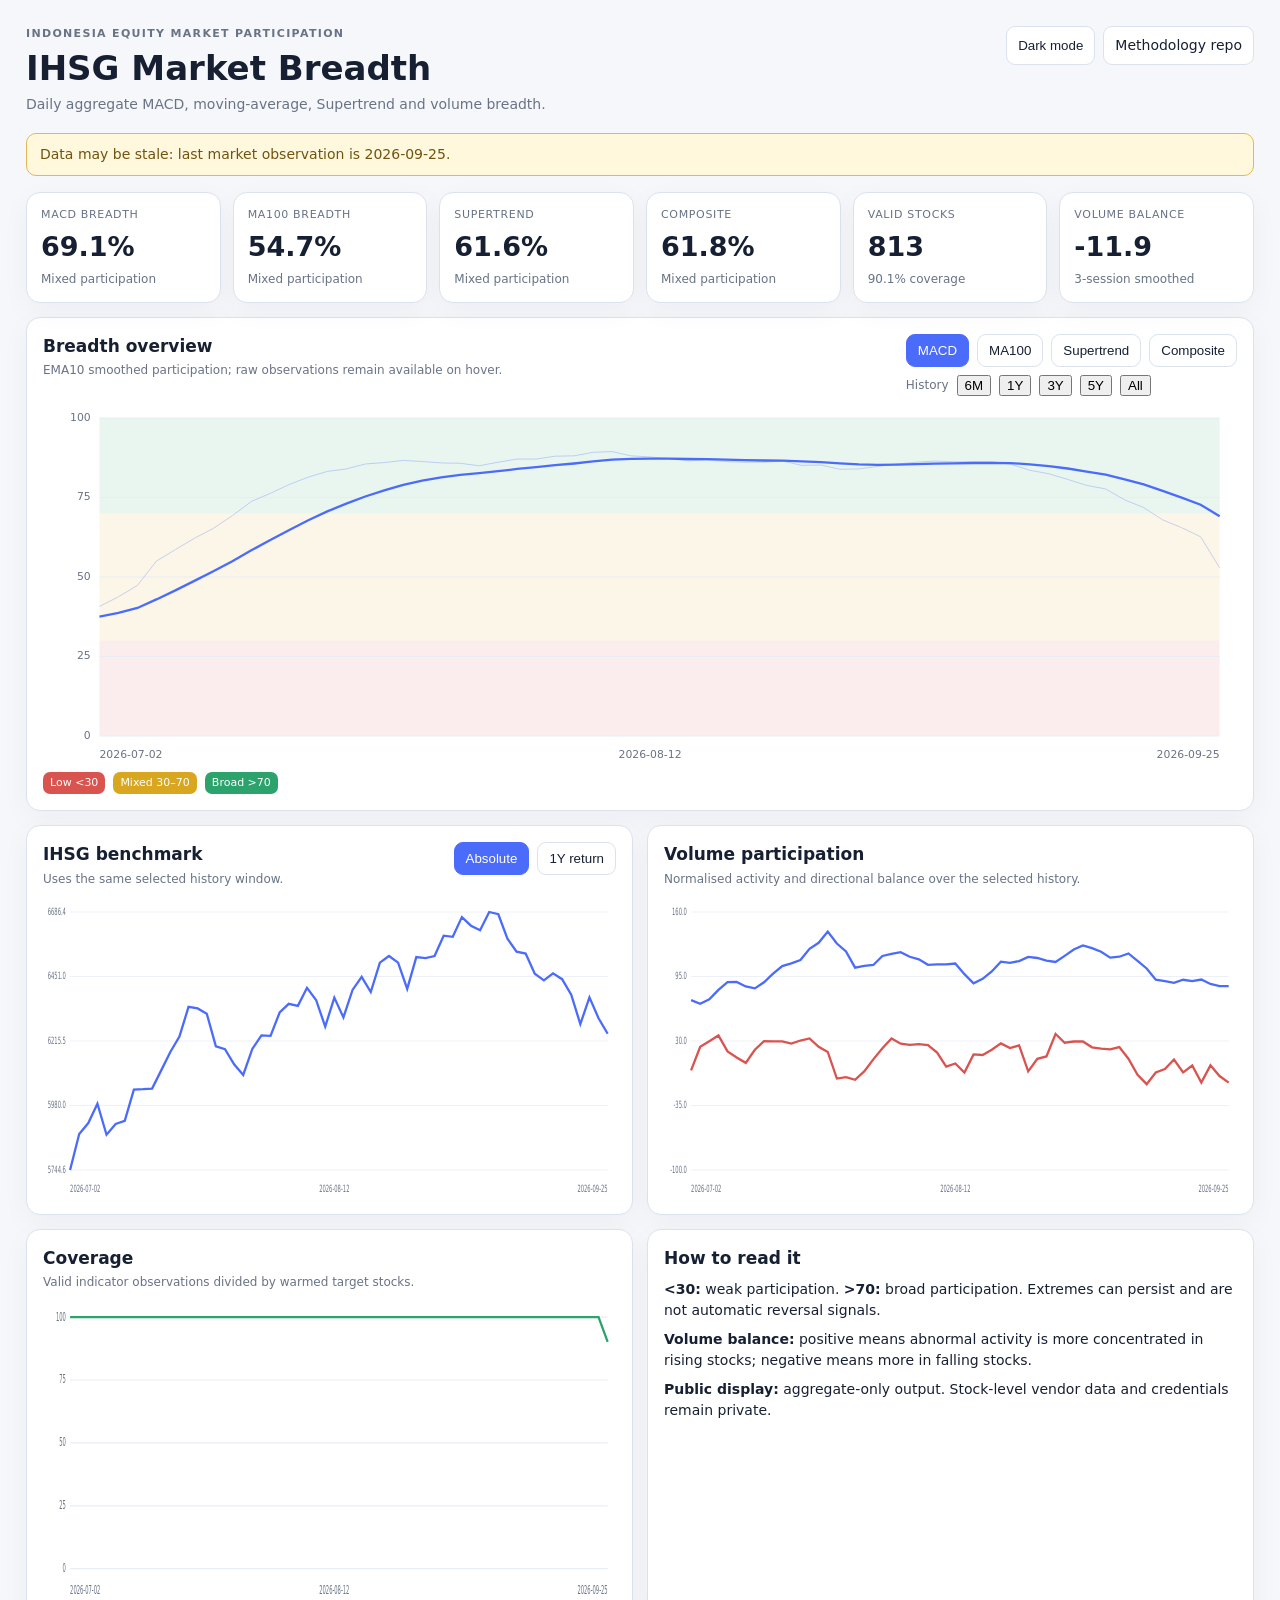
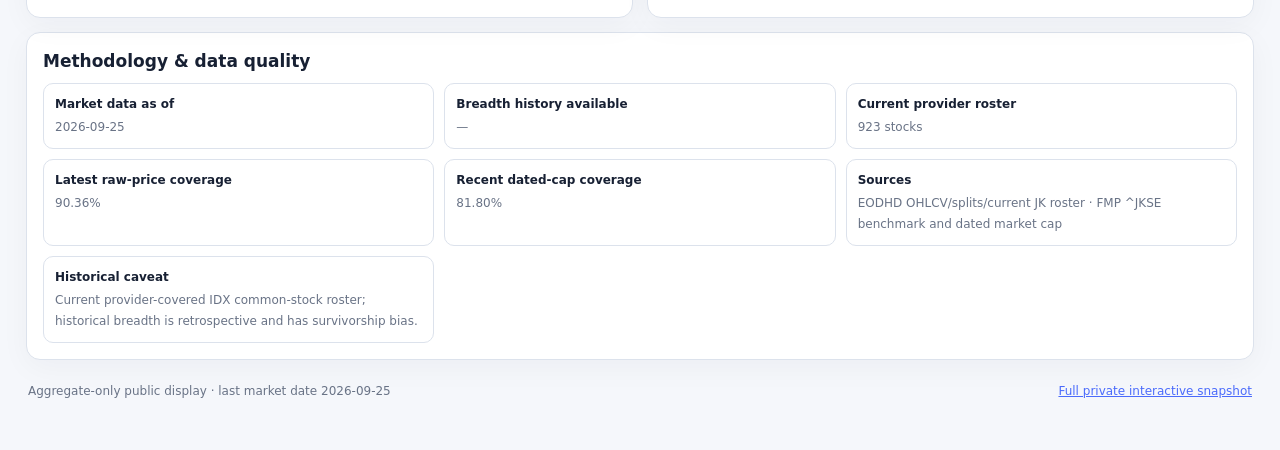
==== ihsg-market-breadth/index.html @ 7c292b59 "Add selectable long-history ranges to IHSG dashboard" ====
<!doctype html>
<html lang="en">
<head>
<meta charset="utf-8">
<meta name="viewport" content="width=device-width,initial-scale=1">
<meta name="description" content="IHSG Market Breadth daily aggregate dashboard">
<title>IHSG Market Breadth</title>
<link rel="stylesheet" href="styles.css">
</head>
<body>
<div class="shell">
<header class="hero">
<div><div class="eyebrow">Indonesia Equity Market Participation</div><h1>IHSG Market Breadth</h1><p class="subtitle">Daily aggregate MACD, moving-average, Supertrend and volume breadth.</p></div>
<div class="top-actions"><button id="themeBtn" class="btn">Dark mode</button><a class="btn" href="https://github.com/Setyadi-House/ihsg-market-breadth" target="_blank" rel="noopener">Methodology repo</a></div>
</header>
<div id="staleBanner" class="banner"></div>
<section class="kpis">
<div class="kpi"><div class="label">MACD breadth</div><div class="value" id="kMacd">—</div><div class="sub" id="kMacdSub">—</div></div>
<div class="kpi"><div class="label">MA100 breadth</div><div class="value" id="kMa">—</div><div class="sub" id="kMaSub">—</div></div>
<div class="kpi"><div class="label">Supertrend</div><div class="value" id="kSt">—</div><div class="sub" id="kStSub">—</div></div>
<div class="kpi"><div class="label">Composite</div><div class="value" id="kComp">—</div><div class="sub" id="kCompSub">—</div></div>
<div class="kpi"><div class="label">Valid stocks</div><div class="value" id="kValid">—</div><div class="sub" id="kCoverage">—</div></div>
<div class="kpi"><div class="label">Volume balance</div><div class="value" id="kVolBal">—</div><div class="sub">3-session smoothed</div></div>
</section>

<section class="card">
<div class="card-head">
<div><h2>Breadth overview</h2><p>EMA10 smoothed participation; raw observations remain available on hover.</p></div>
<div>
<div class="controls"><button class="metric active" data-metric="macd">MACD</button><button class="metric" data-metric="ma">MA100</button><button class="metric" data-metric="st">Supertrend</button><button class="metric" data-metric="composite">Composite</button></div>
<div class="controls" style="margin-top:8px"><span style="color:var(--muted);font-size:12px;align-self:center">History</span><button class="range" data-range="6M">6M</button><button class="range active" data-range="1Y">1Y</button><button class="range" data-range="3Y">3Y</button><button class="range" data-range="5Y">5Y</button><button class="range" data-range="ALL">All</button></div>
</div>
</div>
<div class="chart-wrap"><svg id="breadthChart" class="chart" viewBox="0 0 1100 360" preserveAspectRatio="none"></svg><div id="breadthTip" class="tooltip"></div></div>
<div class="regime-key"><span class="low">Low &lt;30</span><span class="mid">Mixed 30–70</span><span class="high">Broad &gt;70</span></div>
</section>

<section class="grid2">
<section class="card"><div class="card-head"><div><h2>IHSG benchmark</h2><p>Uses the same selected history window.</p></div><div class="controls"><button id="absBtn" class="btn active">Absolute</button><button id="retBtn" class="btn">1Y return</button></div></div><div class="chart-wrap small"><svg id="ihsgChart" class="chart" viewBox="0 0 1100 300" preserveAspectRatio="none"></svg><div id="ihsgTip" class="tooltip"></div></div></section>
<section class="card"><div class="card-head"><div><h2>Volume participation</h2><p>Normalised activity and directional balance over the selected history.</p></div></div><div class="chart-wrap small"><svg id="volumeChart" class="chart" viewBox="0 0 1100 300" preserveAspectRatio="none"></svg><div id="volumeTip" class="tooltip"></div></div></section>
</section>

<section class="grid2">
<section class="card"><div class="card-head"><div><h2>Coverage</h2><p>Valid indicator observations divided by warmed target stocks.</p></div></div><div class="chart-wrap small"><svg id="coverageChart" class="chart" viewBox="0 0 1100 260" preserveAspectRatio="none"></svg><div id="coverageTip" class="tooltip"></div></div></section>
<section class="card"><div class="card-head"><div><h2>How to read it</h2></div></div><div class="notes"><p><strong>&lt;30:</strong> weak participation. <strong>&gt;70:</strong> broad participation. Extremes can persist and are not automatic reversal signals.</p><p><strong>Volume balance:</strong> positive means abnormal activity is more concentrated in rising stocks; negative means more in falling stocks.</p><p><strong>Public display:</strong> aggregate-only output. Stock-level vendor data and credentials remain private.</p></div></section>
</section>

<section class="card"><div class="card-head"><div><h2>Methodology & data quality</h2></div></div><div class="facts">
<div class="fact"><b>Market data as of</b><span id="fDate">—</span></div>
<div class="fact"><b>Breadth history available</b><span id="fHistory">—</span></div>
<div class="fact"><b>Current provider roster</b><span id="fRoster">—</span></div>
<div class="fact"><b>Latest raw-price coverage</b><span id="fPrice">—</span></div>
<div class="fact"><b>Recent dated-cap coverage</b><span id="fCap">—</span></div>
<div class="fact"><b>Sources</b><span id="fSources">—</span></div>
<div class="fact"><b>Historical caveat</b><span id="fMethod">—</span></div>
</div></section>
<footer><span id="footerText"></span><a href="https://github.com/Setyadi-House/ihsg-market-breadth/releases/latest" target="_blank" rel="noopener">Full private interactive snapshot</a></footer>
</div>
<script src="data.js"></script>
<script src="app.js"></script>
</body>
</html>
---- ihsg-market-breadth/styles.css ----
:root{--bg:#f5f7fb;--panel:#fff;--text:#172033;--muted:#697386;--line:#dce2ec;--low:#d9534f;--mid:#d9a620;--high:#2ca36c;--accent:#4b6bfb;--grid:#e8edf5}body.dark{--bg:#0e1421;--panel:#151e2e;--text:#e8eefb;--muted:#9ca9bf;--line:#2b3850;--grid:#263249}*{box-sizing:border-box}body{margin:0;background:var(--bg);color:var(--text);font:14px/1.5 Inter,ui-sans-serif,system-ui,-apple-system,BlinkMacSystemFont,"Segoe UI",sans-serif}.shell{max-width:1440px;margin:auto;padding:26px}.hero{display:flex;justify-content:space-between;gap:24px;align-items:flex-start;margin-bottom:18px}.eyebrow{text-transform:uppercase;letter-spacing:.12em;font-size:11px;color:var(--muted);font-weight:700}h1{font-size:34px;line-height:1.1;margin:7px 0}.subtitle{color:var(--muted);margin:0}.top-actions,.controls{display:flex;gap:8px;flex-wrap:wrap}.btn,.metric{border:1px solid var(--line);background:var(--panel);color:var(--text);border-radius:9px;padding:8px 11px;text-decoration:none;cursor:pointer}.btn.active,.metric.active{background:var(--accent);color:#fff;border-color:var(--accent)}.banner{display:none;padding:10px 13px;border:1px solid #e5b84f;background:#fff8dd;color:#705410;border-radius:10px;margin-bottom:16px}.banner.show{display:block}.kpis{display:grid;grid-template-columns:repeat(6,minmax(0,1fr));gap:12px;margin-bottom:14px}.kpi,.card{background:var(--panel);border:1px solid var(--line);border-radius:14px;box-shadow:0 8px 30px rgba(20,30,50,.04)}.kpi{padding:14px}.kpi .label{font-size:11px;color:var(--muted);text-transform:uppercase;letter-spacing:.06em}.kpi .value{font-size:27px;font-weight:750;margin-top:4px}.kpi .sub{font-size:12px;color:var(--muted);margin-top:2px}.card{padding:16px;margin-bottom:14px}.card-head{display:flex;justify-content:space-between;gap:12px;align-items:flex-start;margin-bottom:8px}.card h2{font-size:17px;margin:0}.card-head p{margin:2px 0;color:var(--muted);font-size:12px}.grid2{display:grid;grid-template-columns:1fr 1fr;gap:14px}.chart-wrap{height:360px;position:relative}.chart-wrap.small{height:300px}.chart{width:100%;height:100%;overflow:visible}.axis{font-size:10px;fill:var(--muted)}.gridline{stroke:var(--grid);stroke-width:1}.line{fill:none;stroke-width:2.3;vector-effect:non-scaling-stroke}.raw{stroke-width:1;opacity:.28}.tooltip{position:absolute;pointer-events:none;display:none;background:#101622;color:#fff;padding:8px 10px;border-radius:8px;font-size:12px;box-shadow:0 8px 26px #0004;z-index:5}.regime-key{display:flex;gap:8px;margin-top:8px;font-size:11px}.regime-key span{padding:3px 7px;border-radius:7px;color:#fff}.regime-key .low{background:var(--low)}.regime-key .mid{background:var(--mid)}.regime-key .high{background:var(--high)}.notes p{margin:8px 0}.facts{display:grid;grid-template-columns:repeat(3,1fr);gap:10px}.fact{border:1px solid var(--line);border-radius:10px;padding:11px}.fact b{display:block;font-size:12px;margin-bottom:3px}.fact span{color:var(--muted);font-size:12px}footer{display:flex;justify-content:space-between;gap:15px;color:var(--muted);font-size:12px;padding:8px 2px 24px}footer a{color:var(--accent)}@media(max-width:900px){.shell{padding:14px}.hero{display:block}.top-actions{margin-top:12px}.kpis{grid-template-columns:repeat(2,1fr)}.grid2{grid-template-columns:1fr}.facts{grid-template-columns:1fr}.chart-wrap{height:310px}.card-head{display:block}.controls{margin-top:8px}}
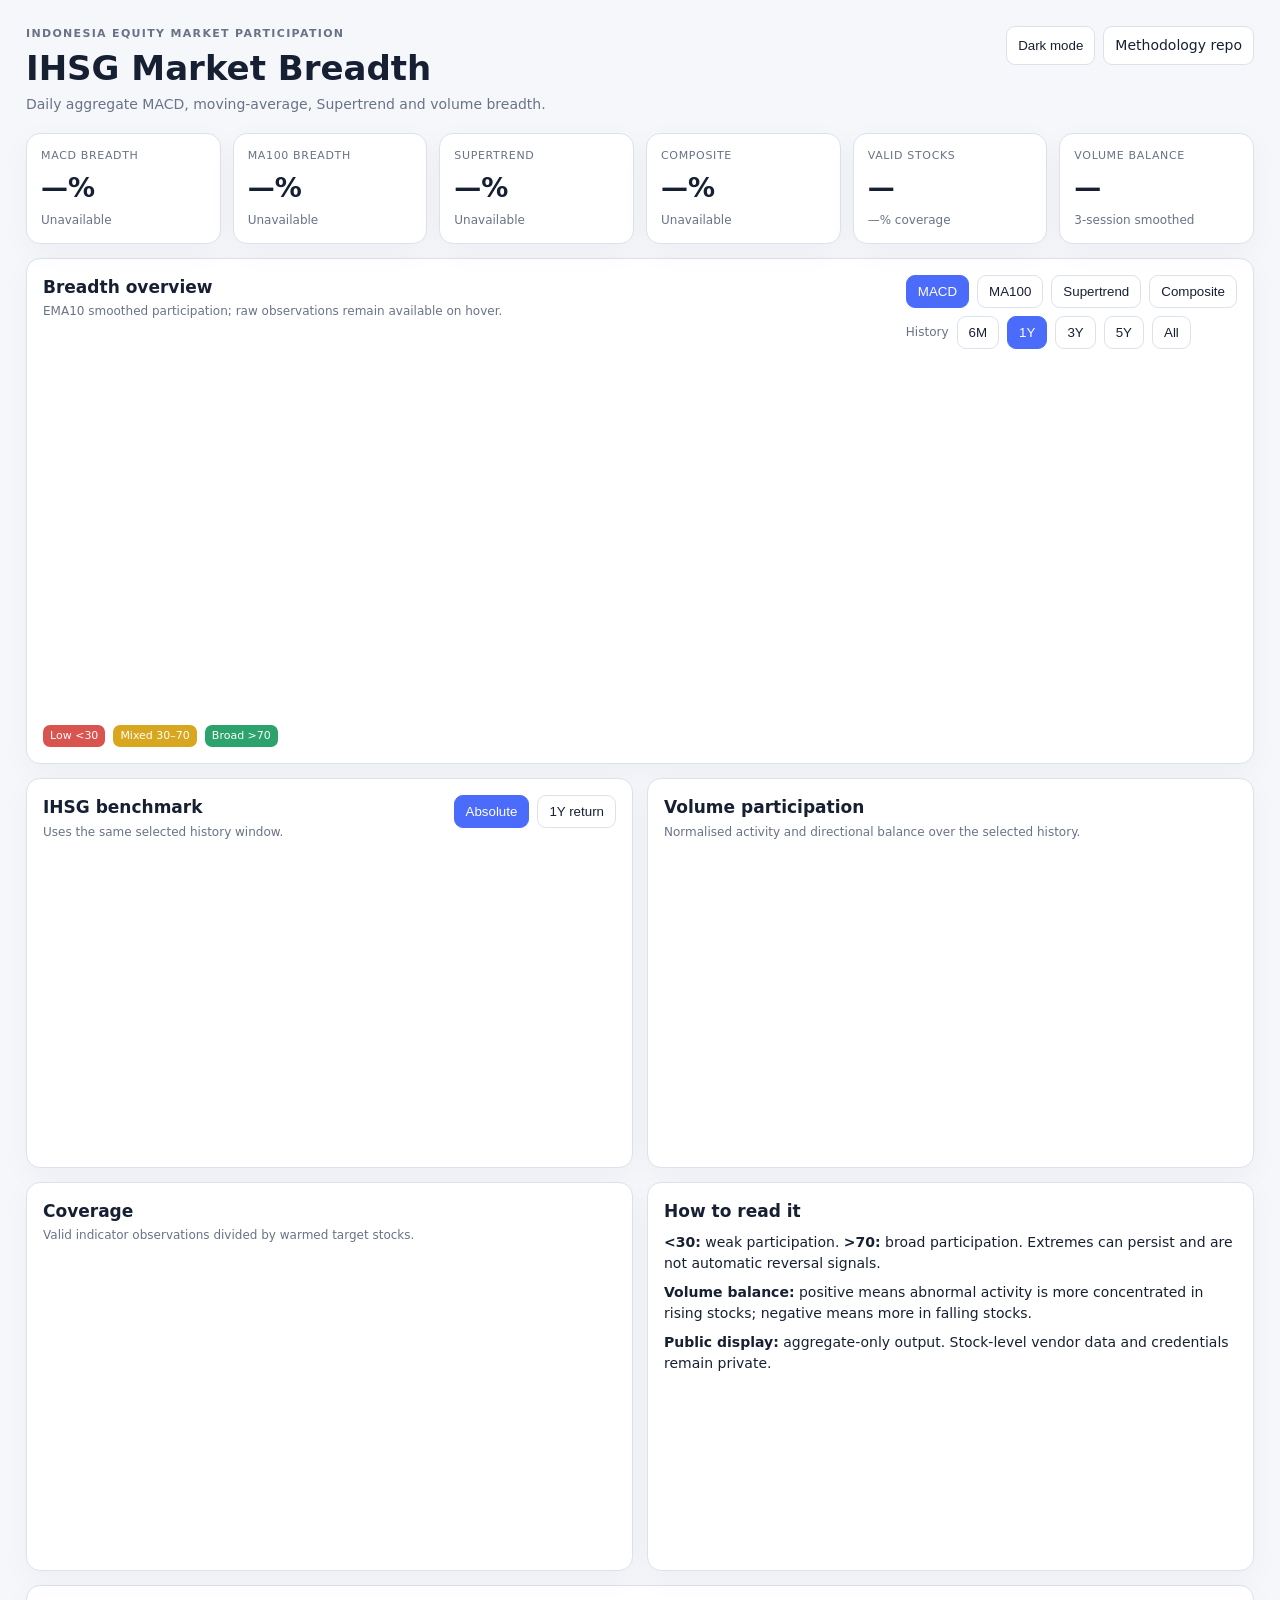
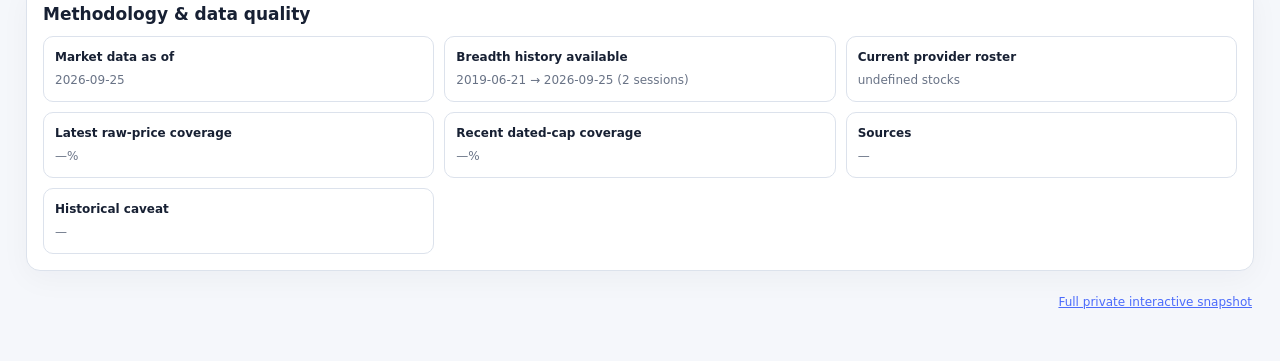
==== commit 885492e1: "Load long-history IHSG aggregate chunks" ====
--- a/ihsg-market-breadth/index.html
+++ b/ihsg-market-breadth/index.html
@@ -56,6 +56,10 @@
 </div></section>
 <footer><span id="footerText"></span><a href="https://github.com/Setyadi-House/ihsg-market-breadth/releases/latest" target="_blank" rel="noopener">Full private interactive snapshot</a></footer>
 </div>
+<script src="data-2019.js"></script>
+<script src="data-2020.js"></script>
+<script src="data-2021.js"></script>
+<script src="data-2022.js"></script>
 <script src="data.js"></script>
 <script src="app.js"></script>
 </body>
--- a/ihsg-market-breadth/styles.css
+++ b/ihsg-market-breadth/styles.css
@@ -1 +1 @@
-:root{--bg:#f5f7fb;--panel:#fff;--text:#172033;--muted:#697386;--line:#dce2ec;--low:#d9534f;--mid:#d9a620;--high:#2ca36c;--accent:#4b6bfb;--grid:#e8edf5}body.dark{--bg:#0e1421;--panel:#151e2e;--text:#e8eefb;--muted:#9ca9bf;--line:#2b3850;--grid:#263249}*{box-sizing:border-box}body{margin:0;background:var(--bg);color:var(--text);font:14px/1.5 Inter,ui-sans-serif,system-ui,-apple-system,BlinkMacSystemFont,"Segoe UI",sans-serif}.shell{max-width:1440px;margin:auto;padding:26px}.hero{display:flex;justify-content:space-between;gap:24px;align-items:flex-start;margin-bottom:18px}.eyebrow{text-transform:uppercase;letter-spacing:.12em;font-size:11px;color:var(--muted);font-weight:700}h1{font-size:34px;line-height:1.1;margin:7px 0}.subtitle{color:var(--muted);margin:0}.top-actions,.controls{display:flex;gap:8px;flex-wrap:wrap}.btn,.metric{border:1px solid var(--line);background:var(--panel);color:var(--text);border-radius:9px;padding:8px 11px;text-decoration:none;cursor:pointer}.btn.active,.metric.active{background:var(--accent);color:#fff;border-color:var(--accent)}.banner{display:none;padding:10px 13px;border:1px solid #e5b84f;background:#fff8dd;color:#705410;border-radius:10px;margin-bottom:16px}.banner.show{display:block}.kpis{display:grid;grid-template-columns:repeat(6,minmax(0,1fr));gap:12px;margin-bottom:14px}.kpi,.card{background:var(--panel);border:1px solid var(--line);border-radius:14px;box-shadow:0 8px 30px rgba(20,30,50,.04)}.kpi{padding:14px}.kpi .label{font-size:11px;color:var(--muted);text-transform:uppercase;letter-spacing:.06em}.kpi .value{font-size:27px;font-weight:750;margin-top:4px}.kpi .sub{font-size:12px;color:var(--muted);margin-top:2px}.card{padding:16px;margin-bottom:14px}.card-head{display:flex;justify-content:space-between;gap:12px;align-items:flex-start;margin-bottom:8px}.card h2{font-size:17px;margin:0}.card-head p{margin:2px 0;color:var(--muted);font-size:12px}.grid2{display:grid;grid-template-columns:1fr 1fr;gap:14px}.chart-wrap{height:360px;position:relative}.chart-wrap.small{height:300px}.chart{width:100%;height:100%;overflow:visible}.axis{font-size:10px;fill:var(--muted)}.gridline{stroke:var(--grid);stroke-width:1}.line{fill:none;stroke-width:2.3;vector-effect:non-scaling-stroke}.raw{stroke-width:1;opacity:.28}.tooltip{position:absolute;pointer-events:none;display:none;background:#101622;color:#fff;padding:8px 10px;border-radius:8px;font-size:12px;box-shadow:0 8px 26px #0004;z-index:5}.regime-key{display:flex;gap:8px;margin-top:8px;font-size:11px}.regime-key span{padding:3px 7px;border-radius:7px;color:#fff}.regime-key .low{background:var(--low)}.regime-key .mid{background:var(--mid)}.regime-key .high{background:var(--high)}.notes p{margin:8px 0}.facts{display:grid;grid-template-columns:repeat(3,1fr);gap:10px}.fact{border:1px solid var(--line);border-radius:10px;padding:11px}.fact b{display:block;font-size:12px;margin-bottom:3px}.fact span{color:var(--muted);font-size:12px}footer{display:flex;justify-content:space-between;gap:15px;color:var(--muted);font-size:12px;padding:8px 2px 24px}footer a{color:var(--accent)}@media(max-width:900px){.shell{padding:14px}.hero{display:block}.top-actions{margin-top:12px}.kpis{grid-template-columns:repeat(2,1fr)}.grid2{grid-template-columns:1fr}.facts{grid-template-columns:1fr}.chart-wrap{height:310px}.card-head{display:block}.controls{margin-top:8px}}+:root{--bg:#f5f7fb;--panel:#fff;--text:#172033;--muted:#697386;--line:#dce2ec;--low:#d9534f;--mid:#d9a620;--high:#2ca36c;--accent:#4b6bfb;--grid:#e8edf5}body.dark{--bg:#0e1421;--panel:#151e2e;--text:#e8eefb;--muted:#9ca9bf;--line:#2b3850;--grid:#263249}*{box-sizing:border-box}body{margin:0;background:var(--bg);color:var(--text);font:14px/1.5 Inter,ui-sans-serif,system-ui,-apple-system,BlinkMacSystemFont,"Segoe UI",sans-serif}.shell{max-width:1440px;margin:auto;padding:26px}.hero{display:flex;justify-content:space-between;gap:24px;align-items:flex-start;margin-bottom:18px}.eyebrow{text-transform:uppercase;letter-spacing:.12em;font-size:11px;color:var(--muted);font-weight:700}h1{font-size:34px;line-height:1.1;margin:7px 0}.subtitle{color:var(--muted);margin:0}.top-actions,.controls{display:flex;gap:8px;flex-wrap:wrap}.btn,.metric,.range{border:1px solid var(--line);background:var(--panel);color:var(--text);border-radius:9px;padding:8px 11px;text-decoration:none;cursor:pointer}.btn.active,.metric.active,.range.active{background:var(--accent);color:#fff;border-color:var(--accent)}.banner{display:none;padding:10px 13px;border:1px solid #e5b84f;background:#fff8dd;color:#705410;border-radius:10px;margin-bottom:16px}.banner.show{display:block}.kpis{display:grid;grid-template-columns:repeat(6,minmax(0,1fr));gap:12px;margin-bottom:14px}.kpi,.card{background:var(--panel);border:1px solid var(--line);border-radius:14px;box-shadow:0 8px 30px rgba(20,30,50,.04)}.kpi{padding:14px}.kpi .label{font-size:11px;color:var(--muted);text-transform:uppercase;letter-spacing:.06em}.kpi .value{font-size:27px;font-weight:750;margin-top:4px}.kpi .sub{font-size:12px;color:var(--muted);margin-top:2px}.card{padding:16px;margin-bottom:14px}.card-head{display:flex;justify-content:space-between;gap:12px;align-items:flex-start;margin-bottom:8px}.card h2{font-size:17px;margin:0}.card-head p{margin:2px 0;color:var(--muted);font-size:12px}.grid2{display:grid;grid-template-columns:1fr 1fr;gap:14px}.chart-wrap{height:360px;position:relative}.chart-wrap.small{height:300px}.chart{width:100%;height:100%;overflow:visible}.axis{font-size:10px;fill:var(--muted)}.gridline{stroke:var(--grid);stroke-width:1}.line{fill:none;stroke-width:2.3;vector-effect:non-scaling-stroke}.raw{stroke-width:1;opacity:.28}.tooltip{position:absolute;pointer-events:none;display:none;background:#101622;color:#fff;padding:8px 10px;border-radius:8px;font-size:12px;box-shadow:0 8px 26px #0004;z-index:5}.regime-key{display:flex;gap:8px;margin-top:8px;font-size:11px}.regime-key span{padding:3px 7px;border-radius:7px;color:#fff}.regime-key .low{background:var(--low)}.regime-key .mid{background:var(--mid)}.regime-key .high{background:var(--high)}.notes p{margin:8px 0}.facts{display:grid;grid-template-columns:repeat(3,1fr);gap:10px}.fact{border:1px solid var(--line);border-radius:10px;padding:11px}.fact b{display:block;font-size:12px;margin-bottom:3px}.fact span{color:var(--muted);font-size:12px}footer{display:flex;justify-content:space-between;gap:15px;color:var(--muted);font-size:12px;padding:8px 2px 24px}footer a{color:var(--accent)}@media(max-width:900px){.shell{padding:14px}.hero{display:block}.top-actions{margin-top:12px}.kpis{grid-template-columns:repeat(2,1fr)}.grid2{grid-template-columns:1fr}.facts{grid-template-columns:1fr}.chart-wrap{height:310px}.card-head{display:block}.controls{margin-top:8px}}
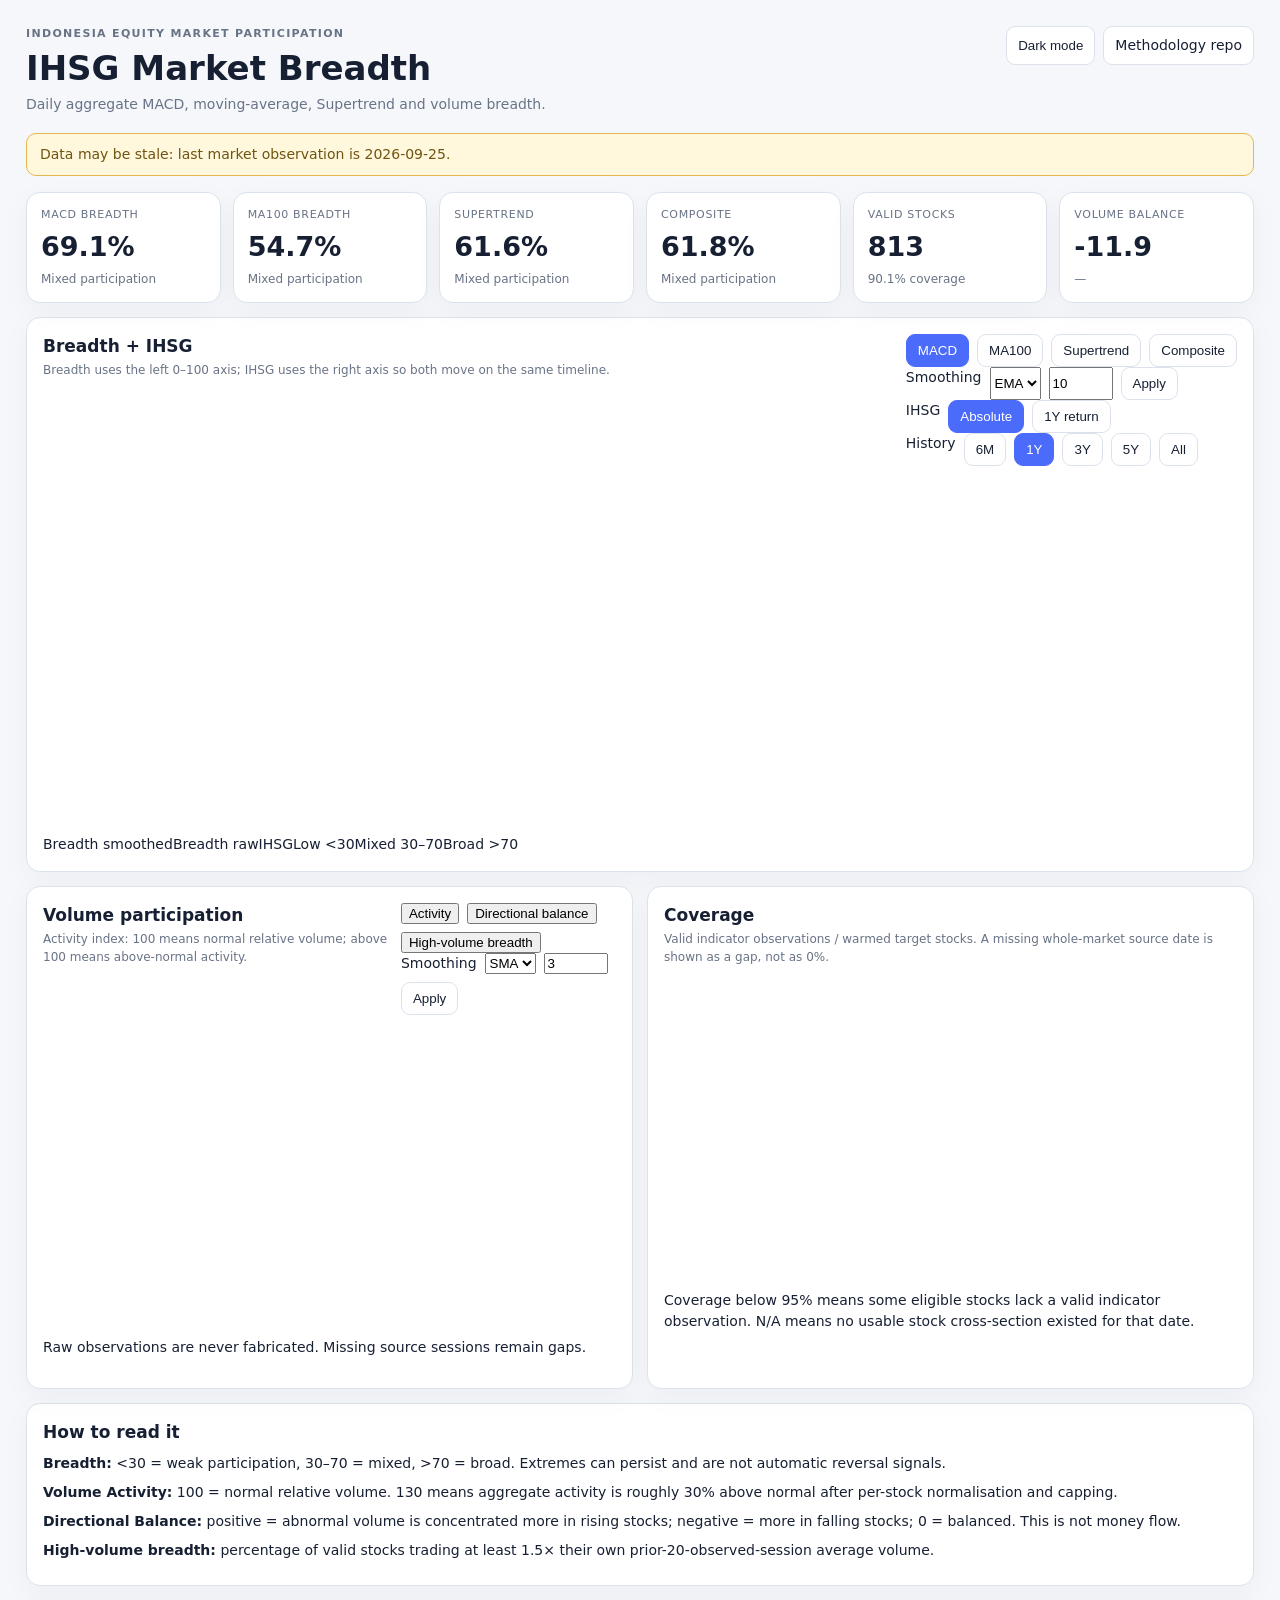
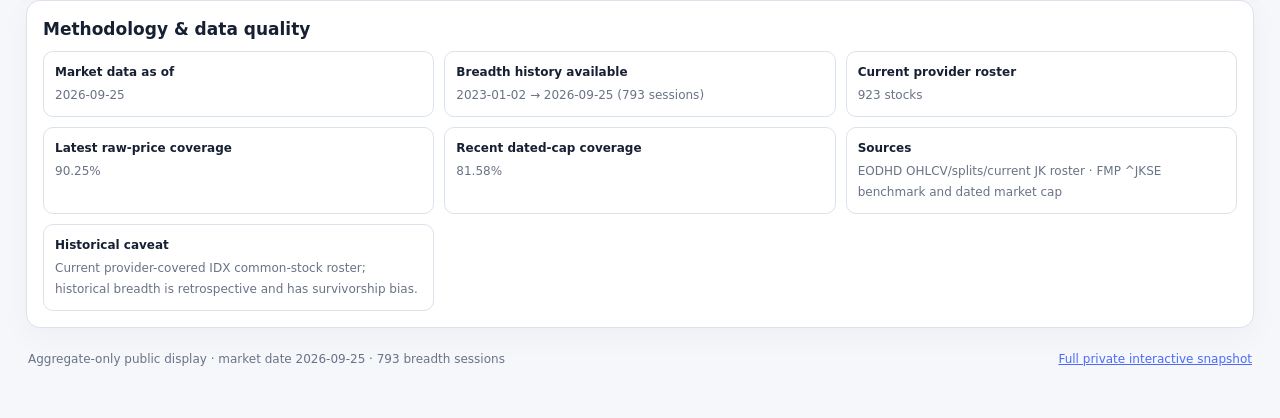
==== commit 3f8259ae: "Combine breadth with IHSG and add smoothing controls" ====
--- a/ihsg-market-breadth/index.html
+++ b/ihsg-market-breadth/index.html
@@ -13,37 +13,58 @@
 <div><div class="eyebrow">Indonesia Equity Market Participation</div><h1>IHSG Market Breadth</h1><p class="subtitle">Daily aggregate MACD, moving-average, Supertrend and volume breadth.</p></div>
 <div class="top-actions"><button id="themeBtn" class="btn">Dark mode</button><a class="btn" href="https://github.com/Setyadi-House/ihsg-market-breadth" target="_blank" rel="noopener">Methodology repo</a></div>
 </header>
+
 <div id="staleBanner" class="banner"></div>
+
 <section class="kpis">
 <div class="kpi"><div class="label">MACD breadth</div><div class="value" id="kMacd">—</div><div class="sub" id="kMacdSub">—</div></div>
 <div class="kpi"><div class="label">MA100 breadth</div><div class="value" id="kMa">—</div><div class="sub" id="kMaSub">—</div></div>
 <div class="kpi"><div class="label">Supertrend</div><div class="value" id="kSt">—</div><div class="sub" id="kStSub">—</div></div>
 <div class="kpi"><div class="label">Composite</div><div class="value" id="kComp">—</div><div class="sub" id="kCompSub">—</div></div>
 <div class="kpi"><div class="label">Valid stocks</div><div class="value" id="kValid">—</div><div class="sub" id="kCoverage">—</div></div>
-<div class="kpi"><div class="label">Volume balance</div><div class="value" id="kVolBal">—</div><div class="sub">3-session smoothed</div></div>
+<div class="kpi"><div class="label">Volume balance</div><div class="value" id="kVolBal">—</div><div class="sub" id="kVolSub">—</div></div>
 </section>
 
 <section class="card">
 <div class="card-head">
-<div><h2>Breadth overview</h2><p>EMA10 smoothed participation; raw observations remain available on hover.</p></div>
-<div>
-<div class="controls"><button class="metric active" data-metric="macd">MACD</button><button class="metric" data-metric="ma">MA100</button><button class="metric" data-metric="st">Supertrend</button><button class="metric" data-metric="composite">Composite</button></div>
-<div class="controls" style="margin-top:8px"><span style="color:var(--muted);font-size:12px;align-self:center">History</span><button class="range" data-range="6M">6M</button><button class="range active" data-range="1Y">1Y</button><button class="range" data-range="3Y">3Y</button><button class="range" data-range="5Y">5Y</button><button class="range" data-range="ALL">All</button></div>
+  <div><h2>Breadth + IHSG</h2><p>Breadth uses the left 0–100 axis; IHSG uses the right axis so both move on the same timeline.</p></div>
+  <div class="control-stack">
+    <div class="controls"><button class="metric active" data-metric="macd">MACD</button><button class="metric" data-metric="ma">MA100</button><button class="metric" data-metric="st">Supertrend</button><button class="metric" data-metric="composite">Composite</button></div>
+    <div class="controls"><span class="control-label">Smoothing</span><select id="smoothType" class="input"><option value="EMA" selected>EMA</option><option value="SMA">SMA</option></select><input id="smoothN" class="input number" type="number" min="1" max="1260" step="1" value="10"><button id="applySmooth" class="btn">Apply</button></div>
+    <div class="controls"><span class="control-label">IHSG</span><button id="absBtn" class="btn active">Absolute</button><button id="retBtn" class="btn">1Y return</button></div>
+    <div class="controls"><span class="control-label">History</span><button class="range" data-range="6M">6M</button><button class="range active" data-range="1Y">1Y</button><button class="range" data-range="3Y">3Y</button><button class="range" data-range="5Y">5Y</button><button class="range" data-range="ALL">All</button></div>
+  </div>
 </div>
-</div>
-<div class="chart-wrap"><svg id="breadthChart" class="chart" viewBox="0 0 1100 360" preserveAspectRatio="none"></svg><div id="breadthTip" class="tooltip"></div></div>
-<div class="regime-key"><span class="low">Low &lt;30</span><span class="mid">Mixed 30–70</span><span class="high">Broad &gt;70</span></div>
+<div class="chart-wrap tall"><svg id="combinedChart" class="chart" viewBox="0 0 1100 420" preserveAspectRatio="none"></svg><div id="combinedTip" class="tooltip"></div></div>
+<div class="legend-row"><span class="legend-chip breadth-line">Breadth smoothed</span><span class="legend-chip raw-line">Breadth raw</span><span class="legend-chip benchmark-line">IHSG</span><span class="low">Low &lt;30</span><span class="mid">Mixed 30–70</span><span class="high">Broad &gt;70</span></div>
 </section>
 
 <section class="grid2">
-<section class="card"><div class="card-head"><div><h2>IHSG benchmark</h2><p>Uses the same selected history window.</p></div><div class="controls"><button id="absBtn" class="btn active">Absolute</button><button id="retBtn" class="btn">1Y return</button></div></div><div class="chart-wrap small"><svg id="ihsgChart" class="chart" viewBox="0 0 1100 300" preserveAspectRatio="none"></svg><div id="ihsgTip" class="tooltip"></div></div></section>
-<section class="card"><div class="card-head"><div><h2>Volume participation</h2><p>Normalised activity and directional balance over the selected history.</p></div></div><div class="chart-wrap small"><svg id="volumeChart" class="chart" viewBox="0 0 1100 300" preserveAspectRatio="none"></svg><div id="volumeTip" class="tooltip"></div></div></section>
+<section class="card">
+  <div class="card-head">
+    <div><h2>Volume participation</h2><p id="volumeHelp">Activity index: 100 means normal relative volume; above 100 means above-normal activity.</p></div>
+    <div class="control-stack">
+      <div class="controls"><button class="volume-mode active" data-volume="activity">Activity</button><button class="volume-mode" data-volume="balance">Directional balance</button><button class="volume-mode" data-volume="spike">High-volume breadth</button></div>
+      <div class="controls"><span class="control-label">Smoothing</span><select id="volSmoothType" class="input"><option value="SMA" selected>SMA</option><option value="EMA">EMA</option></select><input id="volSmoothN" class="input number" type="number" min="1" max="1260" step="1" value="3"><button id="applyVolSmooth" class="btn">Apply</button></div>
+    </div>
+  </div>
+  <div class="chart-wrap small"><svg id="volumeChart" class="chart" viewBox="0 0 1100 300" preserveAspectRatio="none"></svg><div id="volumeTip" class="tooltip"></div></div>
+  <p class="micro-note" id="volumeNote">Raw observations are never fabricated. Missing source sessions remain gaps.</p>
 </section>
 
-<section class="grid2">
-<section class="card"><div class="card-head"><div><h2>Coverage</h2><p>Valid indicator observations divided by warmed target stocks.</p></div></div><div class="chart-wrap small"><svg id="coverageChart" class="chart" viewBox="0 0 1100 260" preserveAspectRatio="none"></svg><div id="coverageTip" class="tooltip"></div></div></section>
-<section class="card"><div class="card-head"><div><h2>How to read it</h2></div></div><div class="notes"><p><strong>&lt;30:</strong> weak participation. <strong>&gt;70:</strong> broad participation. Extremes can persist and are not automatic reversal signals.</p><p><strong>Volume balance:</strong> positive means abnormal activity is more concentrated in rising stocks; negative means more in falling stocks.</p><p><strong>Public display:</strong> aggregate-only output. Stock-level vendor data and credentials remain private.</p></div></section>
+<section class="card">
+  <div class="card-head"><div><h2>Coverage</h2><p>Valid indicator observations / warmed target stocks. A missing whole-market source date is shown as a gap, not as 0%.</p></div></div>
+  <div class="chart-wrap small"><svg id="coverageChart" class="chart" viewBox="0 0 1100 300" preserveAspectRatio="none"></svg><div id="coverageTip" class="tooltip"></div></div>
+  <p class="micro-note">Coverage below 95% means some eligible stocks lack a valid indicator observation. N/A means no usable stock cross-section existed for that date.</p>
 </section>
+</section>
+
+<section class="card"><div class="card-head"><div><h2>How to read it</h2></div></div><div class="notes">
+<p><strong>Breadth:</strong> &lt;30 = weak participation, 30–70 = mixed, &gt;70 = broad. Extremes can persist and are not automatic reversal signals.</p>
+<p><strong>Volume Activity:</strong> 100 = normal relative volume. 130 means aggregate activity is roughly 30% above normal after per-stock normalisation and capping.</p>
+<p><strong>Directional Balance:</strong> positive = abnormal volume is concentrated more in rising stocks; negative = more in falling stocks; 0 = balanced. This is not money flow.</p>
+<p><strong>High-volume breadth:</strong> percentage of valid stocks trading at least 1.5× their own prior-20-observed-session average volume.</p>
+</div></section>
 
 <section class="card"><div class="card-head"><div><h2>Methodology & data quality</h2></div></div><div class="facts">
 <div class="fact"><b>Market data as of</b><span id="fDate">—</span></div>
@@ -54,12 +75,9 @@
 <div class="fact"><b>Sources</b><span id="fSources">—</span></div>
 <div class="fact"><b>Historical caveat</b><span id="fMethod">—</span></div>
 </div></section>
+
 <footer><span id="footerText"></span><a href="https://github.com/Setyadi-House/ihsg-market-breadth/releases/latest" target="_blank" rel="noopener">Full private interactive snapshot</a></footer>
 </div>
-<script src="data-2019.js"></script>
-<script src="data-2020.js"></script>
-<script src="data-2021.js"></script>
-<script src="data-2022.js"></script>
 <script src="data.js"></script>
 <script src="app.js"></script>
 </body>
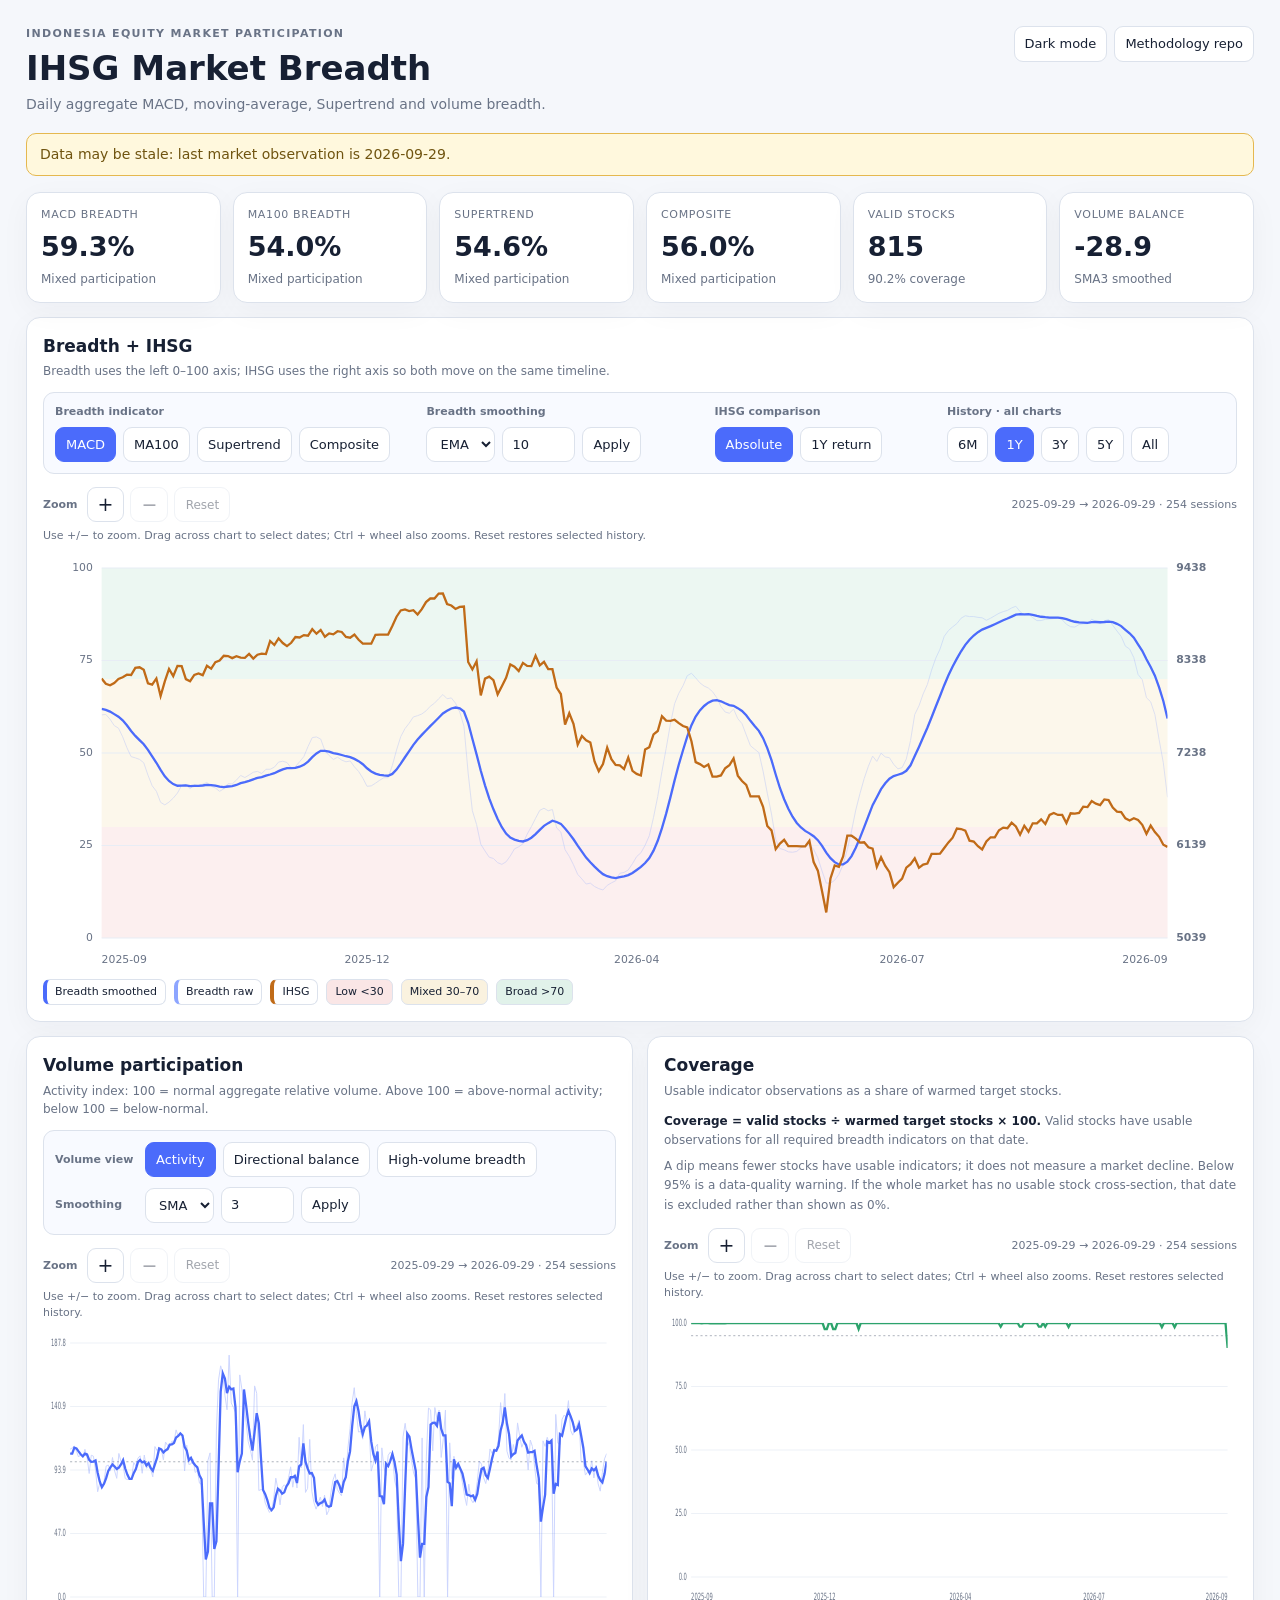
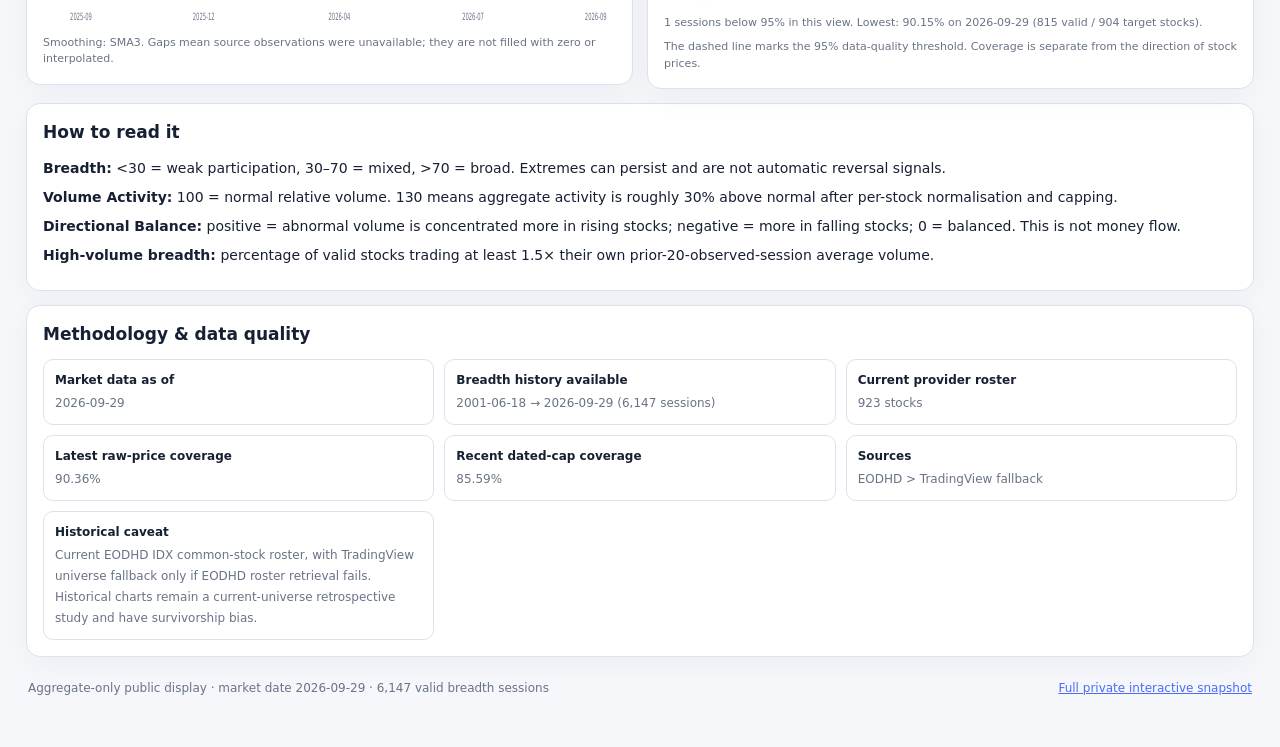
==== commit 6769279b: "Group dashboard controls and add independent chart zoom" ====
--- a/ihsg-market-breadth/index.html
+++ b/ihsg-market-breadth/index.html
@@ -28,12 +28,16 @@
 <section class="card">
 <div class="card-head">
   <div><h2>Breadth + IHSG</h2><p>Breadth uses the left 0–100 axis; IHSG uses the right axis so both move on the same timeline.</p></div>
-  <div class="control-stack">
-    <div class="controls"><button class="metric active" data-metric="macd">MACD</button><button class="metric" data-metric="ma">MA100</button><button class="metric" data-metric="st">Supertrend</button><button class="metric" data-metric="composite">Composite</button></div>
-    <div class="controls"><span class="control-label">Smoothing</span><select id="smoothType" class="input"><option value="EMA" selected>EMA</option><option value="SMA">SMA</option></select><input id="smoothN" class="input number" type="number" min="1" max="1260" step="1" value="10"><button id="applySmooth" class="btn">Apply</button></div>
-    <div class="controls"><span class="control-label">IHSG</span><button id="absBtn" class="btn active">Absolute</button><button id="retBtn" class="btn">1Y return</button></div>
-    <div class="controls"><span class="control-label">History</span><button class="range" data-range="6M">6M</button><button class="range active" data-range="1Y">1Y</button><button class="range" data-range="3Y">3Y</button><button class="range" data-range="5Y">5Y</button><button class="range" data-range="ALL">All</button></div>
-  </div>
+</div>
+<div class="chart-controls breadth-controls">
+  <div class="control-group" role="group" aria-labelledby="breadthControlLabel"><span id="breadthControlLabel" class="control-label">Breadth indicator</span><div class="controls"><button class="metric active" data-metric="macd">MACD</button><button class="metric" data-metric="ma">MA100</button><button class="metric" data-metric="st">Supertrend</button><button class="metric" data-metric="composite">Composite</button></div></div>
+  <div class="control-group" role="group" aria-labelledby="smoothControlLabel"><span id="smoothControlLabel" class="control-label">Breadth smoothing</span><div class="controls"><select id="smoothType" class="input" aria-label="Breadth smoothing method"><option value="EMA" selected>EMA</option><option value="SMA">SMA</option></select><input id="smoothN" class="input number" type="number" min="1" max="1260" step="1" value="10" aria-label="Breadth smoothing sessions"><button id="applySmooth" class="btn">Apply</button></div></div>
+  <div class="control-group" role="group" aria-labelledby="benchmarkControlLabel"><span id="benchmarkControlLabel" class="control-label">IHSG comparison</span><div class="controls"><button id="absBtn" class="btn active">Absolute</button><button id="retBtn" class="btn">1Y return</button></div></div>
+  <div class="control-group" role="group" aria-labelledby="historyControlLabel"><span id="historyControlLabel" class="control-label">History · all charts</span><div class="controls"><button class="range" data-range="6M">6M</button><button class="range active" data-range="1Y">1Y</button><button class="range" data-range="3Y">3Y</button><button class="range" data-range="5Y">5Y</button><button class="range" data-range="ALL">All</button></div></div>
+</div>
+<div class="chart-navigation">
+  <div class="zoom-bar"><div class="zoom-buttons" role="group" aria-label="Breadth chart zoom"><span class="control-label">Zoom</span><button type="button" class="btn zoom-control" data-chart="combinedChart" data-zoom="in" aria-label="Zoom in" title="Zoom in">+</button><button type="button" class="btn zoom-control" data-chart="combinedChart" data-zoom="out" aria-label="Zoom out" title="Zoom out">−</button><button type="button" class="btn zoom-control zoom-reset" data-chart="combinedChart" data-zoom="reset" aria-label="Reset zoom">Reset</button></div><span id="combinedChartRange" class="chart-range" aria-live="polite"></span></div>
+  <p class="zoom-help">Use +/− to zoom. Drag across chart to select dates; Ctrl + wheel also zooms. Reset restores selected history.</p>
 </div>
 <div class="chart-wrap tall"><svg id="combinedChart" class="chart" viewBox="0 0 1100 420" preserveAspectRatio="none"></svg><div id="combinedTip" class="tooltip"></div></div>
 <div class="legend-row"><span class="legend-chip breadth-line">Breadth smoothed</span><span class="legend-chip raw-line">Breadth raw</span><span class="legend-chip benchmark-line">IHSG</span><span class="low">Low &lt;30</span><span class="mid">Mixed 30–70</span><span class="high">Broad &gt;70</span></div>
@@ -43,19 +47,29 @@
 <section class="card">
   <div class="card-head">
     <div><h2>Volume participation</h2><p id="volumeHelp">Activity index: 100 means normal relative volume; above 100 means above-normal activity.</p></div>
-    <div class="control-stack">
-      <div class="controls"><button class="volume-mode active" data-volume="activity">Activity</button><button class="volume-mode" data-volume="balance">Directional balance</button><button class="volume-mode" data-volume="spike">High-volume breadth</button></div>
-      <div class="controls"><span class="control-label">Smoothing</span><select id="volSmoothType" class="input"><option value="SMA" selected>SMA</option><option value="EMA">EMA</option></select><input id="volSmoothN" class="input number" type="number" min="1" max="1260" step="1" value="3"><button id="applyVolSmooth" class="btn">Apply</button></div>
-    </div>
+  </div>
+  <div class="chart-controls volume-controls">
+    <div class="control-group" role="group" aria-labelledby="volumeControlLabel"><span id="volumeControlLabel" class="control-label">Volume view</span><div class="controls"><button class="volume-mode active" data-volume="activity">Activity</button><button class="volume-mode" data-volume="balance">Directional balance</button><button class="volume-mode" data-volume="spike">High-volume breadth</button></div></div>
+    <div class="control-group" role="group" aria-labelledby="volSmoothControlLabel"><span id="volSmoothControlLabel" class="control-label">Smoothing</span><div class="controls"><select id="volSmoothType" class="input" aria-label="Volume smoothing method"><option value="SMA" selected>SMA</option><option value="EMA">EMA</option></select><input id="volSmoothN" class="input number" type="number" min="1" max="1260" step="1" value="3" aria-label="Volume smoothing sessions"><button id="applyVolSmooth" class="btn">Apply</button></div></div>
+  </div>
+  <div class="chart-navigation">
+    <div class="zoom-bar"><div class="zoom-buttons" role="group" aria-label="Volume chart zoom"><span class="control-label">Zoom</span><button type="button" class="btn zoom-control" data-chart="volumeChart" data-zoom="in" aria-label="Zoom in" title="Zoom in">+</button><button type="button" class="btn zoom-control" data-chart="volumeChart" data-zoom="out" aria-label="Zoom out" title="Zoom out">−</button><button type="button" class="btn zoom-control zoom-reset" data-chart="volumeChart" data-zoom="reset" aria-label="Reset zoom">Reset</button></div><span id="volumeChartRange" class="chart-range" aria-live="polite"></span></div>
+    <p class="zoom-help">Use +/− to zoom. Drag across chart to select dates; Ctrl + wheel also zooms. Reset restores selected history.</p>
   </div>
   <div class="chart-wrap small"><svg id="volumeChart" class="chart" viewBox="0 0 1100 300" preserveAspectRatio="none"></svg><div id="volumeTip" class="tooltip"></div></div>
   <p class="micro-note" id="volumeNote">Raw observations are never fabricated. Missing source sessions remain gaps.</p>
 </section>
 
 <section class="card">
-  <div class="card-head"><div><h2>Coverage</h2><p>Valid indicator observations / warmed target stocks. A missing whole-market source date is shown as a gap, not as 0%.</p></div></div>
+  <div class="card-head"><div><h2>Coverage</h2><p>Usable indicator observations as a share of warmed target stocks.</p></div></div>
+  <div class="coverage-explanation"><p><strong>Coverage = valid stocks ÷ warmed target stocks × 100.</strong> Valid stocks have usable observations for all required breadth indicators on that date.</p><p>A dip means fewer stocks have usable indicators; it does not measure a market decline. Below 95% is a data-quality warning. If the whole market has no usable stock cross-section, that date is excluded rather than shown as 0%.</p></div>
+  <div class="chart-navigation">
+    <div class="zoom-bar"><div class="zoom-buttons" role="group" aria-label="Coverage chart zoom"><span class="control-label">Zoom</span><button type="button" class="btn zoom-control" data-chart="coverageChart" data-zoom="in" aria-label="Zoom in" title="Zoom in">+</button><button type="button" class="btn zoom-control" data-chart="coverageChart" data-zoom="out" aria-label="Zoom out" title="Zoom out">−</button><button type="button" class="btn zoom-control zoom-reset" data-chart="coverageChart" data-zoom="reset" aria-label="Reset zoom">Reset</button></div><span id="coverageChartRange" class="chart-range" aria-live="polite"></span></div>
+    <p class="zoom-help">Use +/− to zoom. Drag across chart to select dates; Ctrl + wheel also zooms. Reset restores selected history.</p>
+  </div>
   <div class="chart-wrap small"><svg id="coverageChart" class="chart" viewBox="0 0 1100 300" preserveAspectRatio="none"></svg><div id="coverageTip" class="tooltip"></div></div>
-  <p class="micro-note">Coverage below 95% means some eligible stocks lack a valid indicator observation. N/A means no usable stock cross-section existed for that date.</p>
+  <p id="coverageStatus" class="micro-note" aria-live="polite"></p>
+  <p class="micro-note">The dashed line marks the 95% data-quality threshold. Coverage is separate from the direction of stock prices.</p>
 </section>
 </section>
 
@@ -81,4 +95,4 @@
 <script src="data.js"></script>
 <script src="app.js"></script>
 </body>
-</html>+</html>
--- a/ihsg-market-breadth/styles.css
+++ b/ihsg-market-breadth/styles.css
@@ -1 +1,171 @@
-:root{--bg:#f5f7fb;--panel:#fff;--text:#172033;--muted:#697386;--line:#dce2ec;--low:#d9534f;--mid:#d9a620;--high:#2ca36c;--accent:#4b6bfb;--grid:#e8edf5}body.dark{--bg:#0e1421;--panel:#151e2e;--text:#e8eefb;--muted:#9ca9bf;--line:#2b3850;--grid:#263249}*{box-sizing:border-box}body{margin:0;background:var(--bg);color:var(--text);font:14px/1.5 Inter,ui-sans-serif,system-ui,-apple-system,BlinkMacSystemFont,"Segoe UI",sans-serif}.shell{max-width:1440px;margin:auto;padding:26px}.hero{display:flex;justify-content:space-between;gap:24px;align-items:flex-start;margin-bottom:18px}.eyebrow{text-transform:uppercase;letter-spacing:.12em;font-size:11px;color:var(--muted);font-weight:700}h1{font-size:34px;line-height:1.1;margin:7px 0}.subtitle{color:var(--muted);margin:0}.top-actions,.controls{display:flex;gap:8px;flex-wrap:wrap}.btn,.metric,.range{border:1px solid var(--line);background:var(--panel);color:var(--text);border-radius:9px;padding:8px 11px;text-decoration:none;cursor:pointer}.btn.active,.metric.active,.range.active{background:var(--accent);color:#fff;border-color:var(--accent)}.banner{display:none;padding:10px 13px;border:1px solid #e5b84f;background:#fff8dd;color:#705410;border-radius:10px;margin-bottom:16px}.banner.show{display:block}.kpis{display:grid;grid-template-columns:repeat(6,minmax(0,1fr));gap:12px;margin-bottom:14px}.kpi,.card{background:var(--panel);border:1px solid var(--line);border-radius:14px;box-shadow:0 8px 30px rgba(20,30,50,.04)}.kpi{padding:14px}.kpi .label{font-size:11px;color:var(--muted);text-transform:uppercase;letter-spacing:.06em}.kpi .value{font-size:27px;font-weight:750;margin-top:4px}.kpi .sub{font-size:12px;color:var(--muted);margin-top:2px}.card{padding:16px;margin-bottom:14px}.card-head{display:flex;justify-content:space-between;gap:12px;align-items:flex-start;margin-bottom:8px}.card h2{font-size:17px;margin:0}.card-head p{margin:2px 0;color:var(--muted);font-size:12px}.grid2{display:grid;grid-template-columns:1fr 1fr;gap:14px}.chart-wrap{height:360px;position:relative}.chart-wrap.small{height:300px}.chart{width:100%;height:100%;overflow:visible}.axis{font-size:10px;fill:var(--muted)}.gridline{stroke:var(--grid);stroke-width:1}.line{fill:none;stroke-width:2.3;vector-effect:non-scaling-stroke}.raw{stroke-width:1;opacity:.28}.tooltip{position:absolute;pointer-events:none;display:none;background:#101622;color:#fff;padding:8px 10px;border-radius:8px;font-size:12px;box-shadow:0 8px 26px #0004;z-index:5}.regime-key{display:flex;gap:8px;margin-top:8px;font-size:11px}.regime-key span{padding:3px 7px;border-radius:7px;color:#fff}.regime-key .low{background:var(--low)}.regime-key .mid{background:var(--mid)}.regime-key .high{background:var(--high)}.notes p{margin:8px 0}.facts{display:grid;grid-template-columns:repeat(3,1fr);gap:10px}.fact{border:1px solid var(--line);border-radius:10px;padding:11px}.fact b{display:block;font-size:12px;margin-bottom:3px}.fact span{color:var(--muted);font-size:12px}footer{display:flex;justify-content:space-between;gap:15px;color:var(--muted);font-size:12px;padding:8px 2px 24px}footer a{color:var(--accent)}@media(max-width:900px){.shell{padding:14px}.hero{display:block}.top-actions{margin-top:12px}.kpis{grid-template-columns:repeat(2,1fr)}.grid2{grid-template-columns:1fr}.facts{grid-template-columns:1fr}.chart-wrap{height:310px}.card-head{display:block}.controls{margin-top:8px}}+:root {
+  --bg: #f5f7fb;
+  --panel: #fff;
+  --text: #172033;
+  --muted: #697386;
+  --line: #dce2ec;
+  --low: #d9534f;
+  --mid: #d9a620;
+  --high: #2ca36c;
+  --accent: #4b6bfb;
+  --grid: #e8edf5;
+  --control-bg: #f8faff;
+}
+
+body.dark {
+  --bg: #0e1421;
+  --panel: #151e2e;
+  --text: #e8eefb;
+  --muted: #9ca9bf;
+  --line: #2b3850;
+  --grid: #263249;
+  --control-bg: #111a2a;
+}
+
+* { box-sizing: border-box; }
+body {
+  margin: 0;
+  background: var(--bg);
+  color: var(--text);
+  font: 14px/1.5 Inter, ui-sans-serif, system-ui, -apple-system, BlinkMacSystemFont, "Segoe UI", sans-serif;
+}
+button, input, select { font: inherit; }
+button, a, input, select { -webkit-tap-highlight-color: transparent; }
+button:focus-visible, a:focus-visible, input:focus-visible, select:focus-visible {
+  outline: 3px solid var(--accent);
+  outline-offset: 3px;
+}
+.shell { max-width: 1440px; margin: auto; padding: 26px; }
+.hero { display: flex; justify-content: space-between; gap: 24px; align-items: flex-start; margin-bottom: 18px; }
+.hero > div { min-width: 0; }
+.eyebrow { text-transform: uppercase; letter-spacing: .12em; font-size: 11px; color: var(--muted); font-weight: 700; }
+h1 { font-size: 34px; line-height: 1.1; margin: 7px 0; }
+.subtitle { color: var(--muted); margin: 0; }
+.top-actions, .controls { display: flex; gap: 7px; flex-wrap: wrap; align-items: center; }
+.top-actions { flex-shrink: 0; }
+.btn, .metric, .range, .volume-mode {
+  border: 1px solid var(--line);
+  background: var(--panel);
+  color: var(--text);
+  border-radius: 9px;
+  padding: 8px 10px;
+  font-size: 13px;
+  line-height: 1.35;
+  text-decoration: none;
+  cursor: pointer;
+  white-space: nowrap;
+}
+.btn:hover, .metric:hover, .range:hover, .volume-mode:hover { border-color: var(--accent); }
+.btn:disabled { opacity: .4; cursor: default; }
+.btn.active, .metric.active, .range.active, .volume-mode.active { background: var(--accent); color: #fff; border-color: var(--accent); }
+.banner { display: none; padding: 10px 13px; border: 1px solid #e5b84f; background: #fff8dd; color: #705410; border-radius: 10px; margin-bottom: 16px; }
+.banner.show { display: block; }
+.kpis { display: grid; grid-template-columns: repeat(6, minmax(0, 1fr)); gap: 12px; margin-bottom: 14px; }
+.kpi, .card { background: var(--panel); border: 1px solid var(--line); border-radius: 14px; box-shadow: 0 8px 30px rgba(20, 30, 50, .04); }
+.kpi { padding: 14px; min-width: 0; }
+.kpi .label { font-size: 11px; color: var(--muted); text-transform: uppercase; letter-spacing: .06em; }
+.kpi .value { font-size: 27px; font-weight: 750; margin-top: 4px; }
+.kpi .sub { font-size: 12px; color: var(--muted); margin-top: 2px; }
+.card { padding: 16px; margin-bottom: 14px; min-width: 0; }
+.card-head { margin-bottom: 12px; }
+.card h2 { font-size: 17px; margin: 0; }
+.card-head p { margin: 3px 0 0; color: var(--muted); font-size: 12px; }
+.grid2 { display: grid; grid-template-columns: minmax(0, 1fr) minmax(0, 1fr); gap: 14px; align-items: start; }
+
+.chart-controls {
+  display: grid;
+  gap: 10px;
+  padding: 11px;
+  margin-bottom: 13px;
+  border: 1px solid var(--line);
+  border-radius: 11px;
+  background: var(--control-bg);
+}
+.breadth-controls { grid-template-columns: minmax(0, 1.3fr) minmax(0, 1fr) minmax(0, .8fr) minmax(0, 1fr); }
+.control-group { display: flex; flex-direction: column; gap: 7px; min-width: 0; }
+.control-label { color: var(--muted); font-size: 11px; font-weight: 650; line-height: 1.4; }
+.input { border: 1px solid var(--line); background: var(--panel); color: var(--text); border-radius: 9px; padding: 8px 9px; font-size: 13px; line-height: 1.35; min-width: 0; }
+.input.number { width: 73px; }
+.volume-controls .control-group { flex-direction: row; align-items: center; }
+.volume-controls .control-label { width: 83px; flex: 0 0 83px; }
+.volume-controls .controls { flex: 1; min-width: 0; }
+.chart-navigation { margin: 0 0 5px; }
+.zoom-bar { display: flex; align-items: center; flex-wrap: wrap; justify-content: space-between; gap: 8px 12px; }
+.zoom-buttons { display: flex; align-items: center; gap: 6px; }
+.zoom-buttons > .control-label { margin-right: 3px; }
+.zoom-control { min-width: 35px; min-height: 35px; padding: 6px 10px; font-size: 19px; line-height: 1; }
+.zoom-reset { font-size: 12px; min-width: 56px; }
+.chart-range { color: var(--muted); font-size: 11px; line-height: 1.4; font-variant-numeric: tabular-nums; }
+.zoom-help { margin: 6px 0 0; color: var(--muted); font-size: 11px; line-height: 1.5; }
+.coverage-explanation { color: var(--muted); font-size: 12px; line-height: 1.6; margin: 0 0 13px; }
+.coverage-explanation p { margin: 0 0 7px; }
+.coverage-explanation strong { color: var(--text); font-weight: 600; }
+
+.chart-wrap { height: 360px; position: relative; min-width: 0; }
+.chart-wrap.small { height: 300px; }
+.chart-wrap.tall { height: 420px; }
+.chart { display: block; width: 100%; height: 100%; overflow: visible; touch-action: pan-y; }
+.axis { font-size: 10px; fill: var(--muted); }
+.gridline { stroke: var(--grid); stroke-width: 1; }
+.line { fill: none; stroke-width: 2.3; vector-effect: non-scaling-stroke; }
+.raw { stroke-width: 1; opacity: .28; }
+.plot-hit-area, .zoom-hit-area { cursor: crosshair; touch-action: pan-y; }
+.plot-hit-area.selecting, .zoom-hit-area.selecting, .chart.selecting { cursor: col-resize; }
+.zoom-selection { fill: var(--accent); fill-opacity: .15; stroke: var(--accent); stroke-width: 1; vector-effect: non-scaling-stroke; pointer-events: none; }
+.tooltip { position: absolute; pointer-events: none; display: none; background: #101622; color: #fff; padding: 8px 10px; border-radius: 8px; font-size: 12px; box-shadow: 0 8px 26px #0004; z-index: 5; max-width: calc(100% - 12px); overflow-wrap: anywhere; }
+.regime-key { display: flex; gap: 8px; margin-top: 8px; font-size: 11px; }
+.regime-key span { padding: 3px 7px; border-radius: 7px; color: #fff; }
+.regime-key .low { background: var(--low); }
+.regime-key .mid { background: var(--mid); }
+.regime-key .high { background: var(--high); }
+.legend-row { display: flex; gap: 8px; flex-wrap: wrap; margin-top: 9px; font-size: 11px; }
+.legend-chip, .legend-row .low, .legend-row .mid, .legend-row .high { padding: 4px 8px; border-radius: 7px; border: 1px solid var(--line); }
+.legend-row .low { background: rgba(217, 83, 79, .14); }
+.legend-row .mid { background: rgba(217, 166, 32, .14); }
+.legend-row .high { background: rgba(44, 163, 108, .14); }
+.breadth-line { border-left: 4px solid #4b6bfb; }
+.raw-line { border-left: 4px solid #8da5ff; }
+.benchmark-line { border-left: 4px solid #c06b18; }
+.reference-line { stroke: var(--muted); stroke-width: 1; stroke-dasharray: 4 5; opacity: .7; }
+.benchmark-axis { font-weight: 600; }
+.micro-note { font-size: 11px; color: var(--muted); margin: 8px 0 0; }
+.notes p { margin: 8px 0; }
+.facts { display: grid; grid-template-columns: repeat(3, minmax(0, 1fr)); gap: 10px; }
+.fact { border: 1px solid var(--line); border-radius: 10px; padding: 11px; min-width: 0; }
+.fact b { display: block; font-size: 12px; margin-bottom: 3px; }
+.fact span { color: var(--muted); font-size: 12px; overflow-wrap: anywhere; }
+footer { display: flex; justify-content: space-between; gap: 15px; color: var(--muted); font-size: 12px; padding: 8px 2px 24px; }
+footer a { color: var(--accent); }
+
+@media (max-width: 1250px) {
+  .breadth-controls { grid-template-columns: minmax(0, 1fr) minmax(0, 1fr); gap: 13px; }
+  .volume-controls .control-group { flex-direction: column; align-items: stretch; }
+  .volume-controls .control-label { width: auto; flex: none; }
+}
+@media (max-width: 900px) {
+  .shell { padding: 14px; }
+  .hero { display: block; }
+  .top-actions { margin-top: 12px; }
+  .kpis { grid-template-columns: repeat(2, minmax(0, 1fr)); }
+  .grid2, .facts { grid-template-columns: minmax(0, 1fr); }
+  .chart-wrap { height: 310px; }
+  .chart-wrap.tall { height: 360px; }
+  .volume-controls .control-group { flex-direction: row; align-items: center; }
+  .volume-controls .control-label { width: 83px; flex: 0 0 83px; }
+}
+@media (max-width: 600px) {
+  .breadth-controls { grid-template-columns: minmax(0, 1fr); gap: 12px; }
+  .volume-controls .control-group { flex-direction: column; align-items: stretch; }
+  .volume-controls .control-label { width: auto; flex: none; }
+  .zoom-bar { justify-content: flex-start; }
+  .chart-range { width: 100%; }
+  .chart-wrap.tall { height: 330px; }
+  footer { flex-direction: column; gap: 8px; }
+}
+@media (max-width: 360px) {
+  .shell { padding: 10px; }
+  .card { padding: 12px; }
+  .chart-controls { padding: 9px; }
+  h1 { font-size: 30px; }
+  .btn, .metric, .range, .volume-mode { padding-left: 8px; padding-right: 8px; }
+}
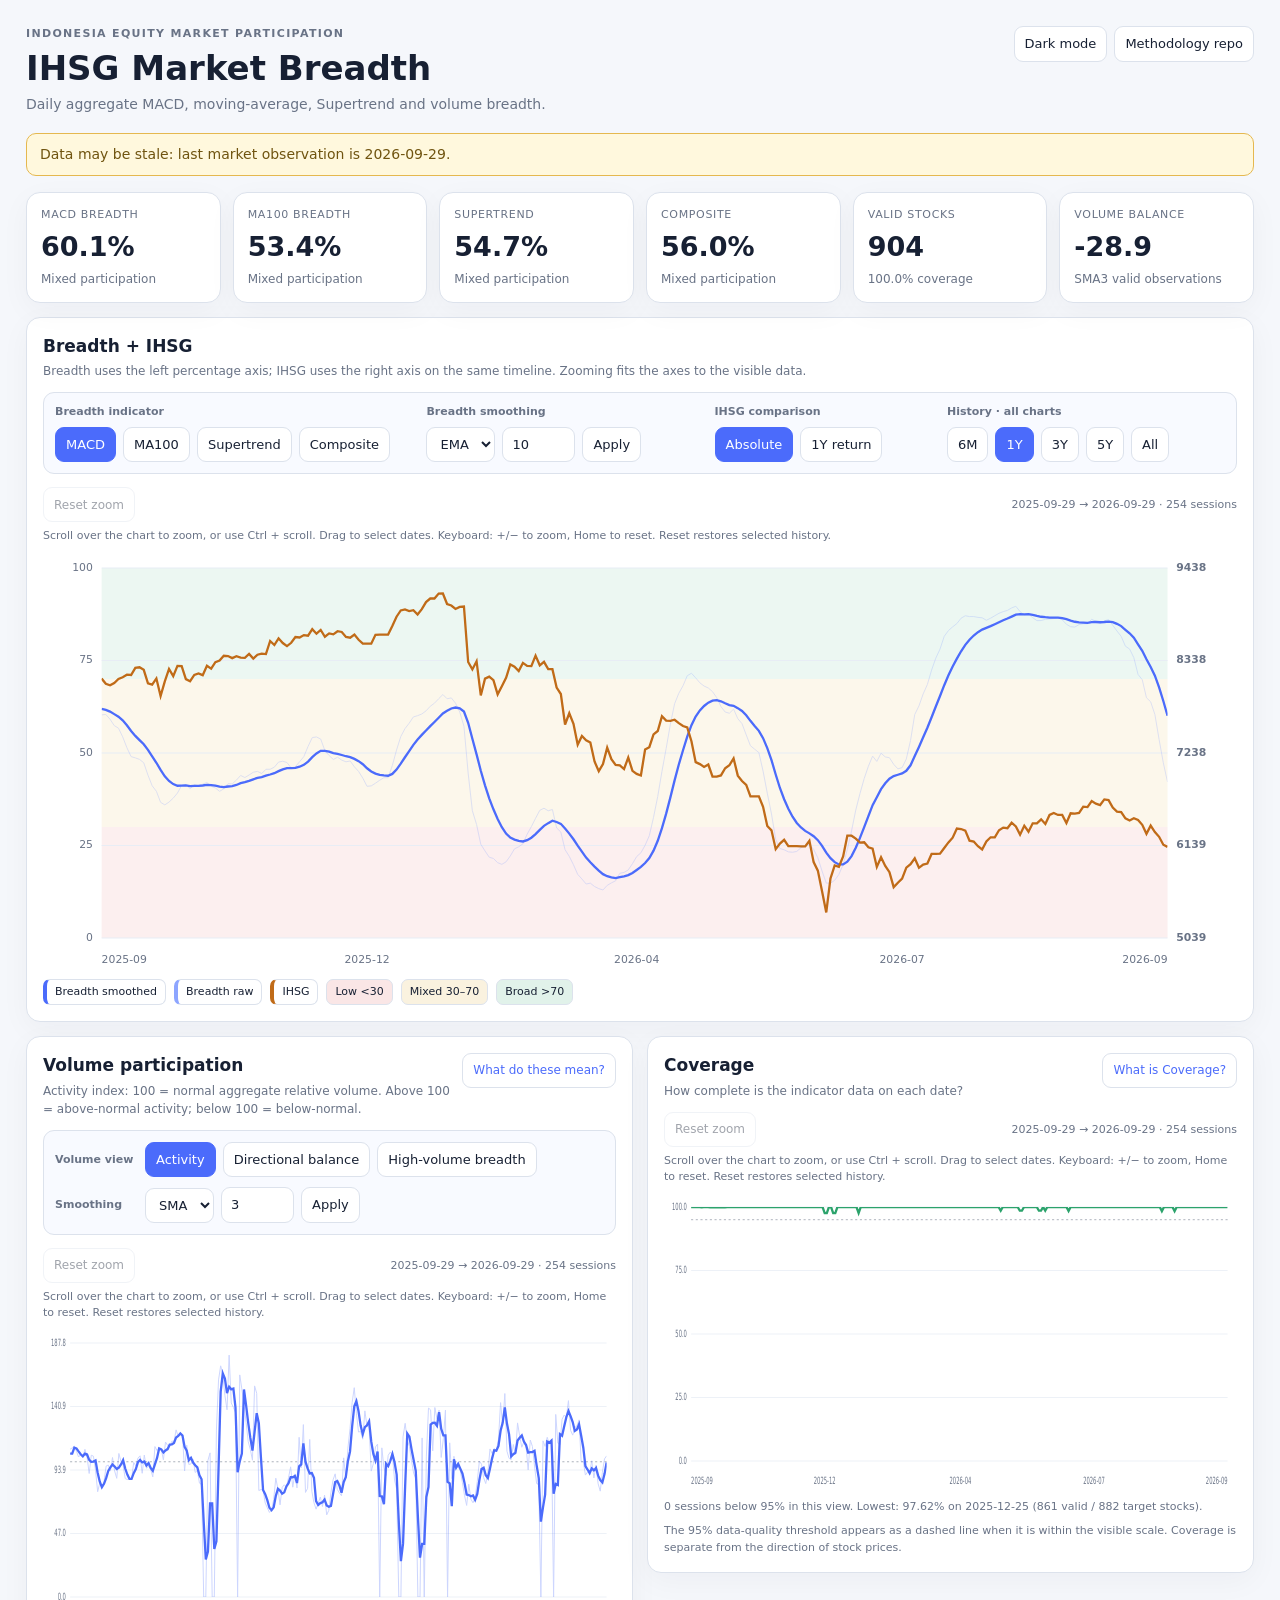
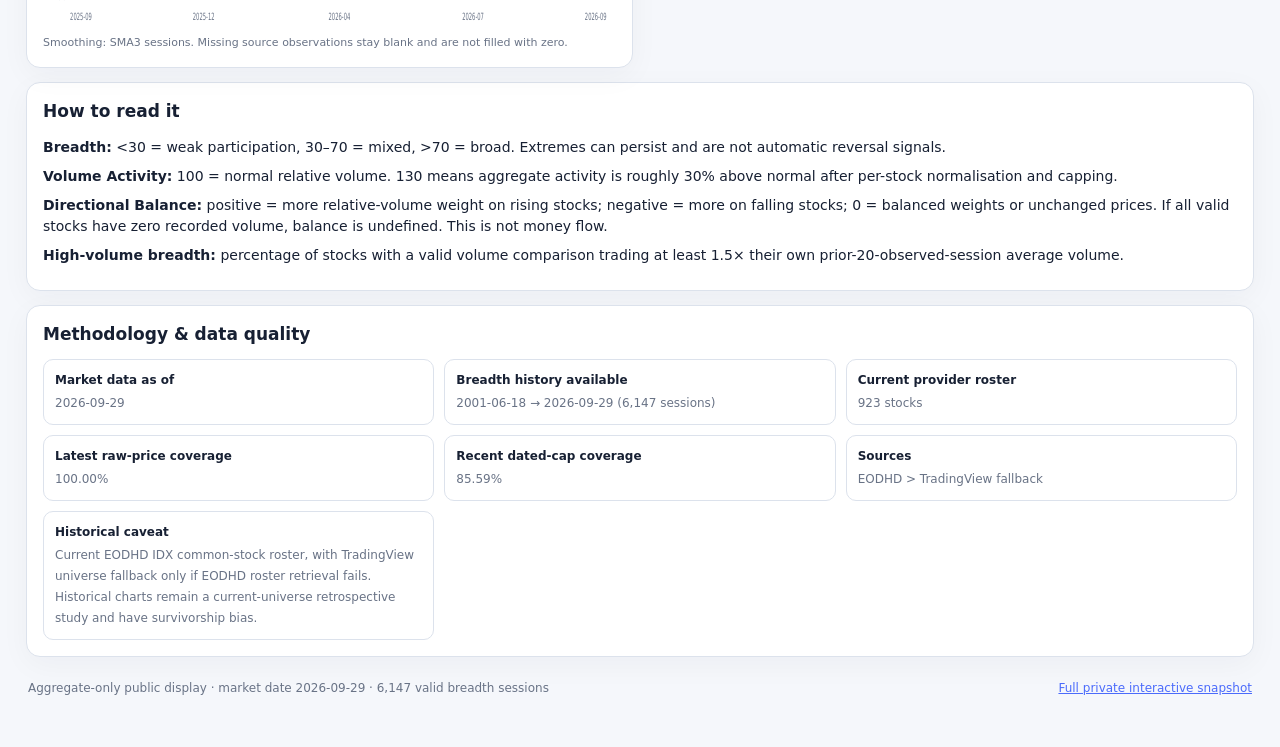
==== commit ae091228: "Refine IHSG scroll zoom, chart scales and metric explanations" ====
--- a/ihsg-market-breadth/index.html
+++ b/ihsg-market-breadth/index.html
@@ -27,7 +27,7 @@
 
 <section class="card">
 <div class="card-head">
-  <div><h2>Breadth + IHSG</h2><p>Breadth uses the left 0–100 axis; IHSG uses the right axis so both move on the same timeline.</p></div>
+  <div><h2>Breadth + IHSG</h2><p>Breadth uses the left percentage axis; IHSG uses the right axis on the same timeline. Zooming fits the axes to the visible data.</p></div>
 </div>
 <div class="chart-controls breadth-controls">
   <div class="control-group" role="group" aria-labelledby="breadthControlLabel"><span id="breadthControlLabel" class="control-label">Breadth indicator</span><div class="controls"><button class="metric active" data-metric="macd">MACD</button><button class="metric" data-metric="ma">MA100</button><button class="metric" data-metric="st">Supertrend</button><button class="metric" data-metric="composite">Composite</button></div></div>
@@ -36,48 +36,48 @@
   <div class="control-group" role="group" aria-labelledby="historyControlLabel"><span id="historyControlLabel" class="control-label">History · all charts</span><div class="controls"><button class="range" data-range="6M">6M</button><button class="range active" data-range="1Y">1Y</button><button class="range" data-range="3Y">3Y</button><button class="range" data-range="5Y">5Y</button><button class="range" data-range="ALL">All</button></div></div>
 </div>
 <div class="chart-navigation">
-  <div class="zoom-bar"><div class="zoom-buttons" role="group" aria-label="Breadth chart zoom"><span class="control-label">Zoom</span><button type="button" class="btn zoom-control" data-chart="combinedChart" data-zoom="in" aria-label="Zoom in" title="Zoom in">+</button><button type="button" class="btn zoom-control" data-chart="combinedChart" data-zoom="out" aria-label="Zoom out" title="Zoom out">−</button><button type="button" class="btn zoom-control zoom-reset" data-chart="combinedChart" data-zoom="reset" aria-label="Reset zoom">Reset</button></div><span id="combinedChartRange" class="chart-range" aria-live="polite"></span></div>
-  <p class="zoom-help">Use +/− to zoom. Drag across chart to select dates; Ctrl + wheel also zooms. Reset restores selected history.</p>
+  <div class="zoom-bar"><div class="zoom-buttons" role="group" aria-label="Breadth chart zoom"><button type="button" class="btn zoom-control zoom-reset" data-chart="combinedChart" data-zoom="reset" aria-label="Reset zoom">Reset zoom</button></div><span id="combinedChartRange" class="chart-range" aria-live="polite"></span></div>
+  <p class="zoom-help">Scroll over the chart to zoom, or use Ctrl + scroll. Drag to select dates. Keyboard: +/− to zoom, Home to reset. Reset restores selected history.</p>
 </div>
-<div class="chart-wrap tall"><svg id="combinedChart" class="chart" viewBox="0 0 1100 420" preserveAspectRatio="none"></svg><div id="combinedTip" class="tooltip"></div></div>
+<div class="chart-wrap tall"><svg id="combinedChart" class="chart" viewBox="0 0 1100 420" preserveAspectRatio="none" tabindex="0" role="img" aria-label="Breadth and IHSG chart. Scroll or Ctrl plus scroll to zoom; drag to select dates. Keyboard: plus or minus to zoom, Home to reset." aria-describedby="combinedChartRange"></svg><div id="combinedTip" class="tooltip"></div></div>
 <div class="legend-row"><span class="legend-chip breadth-line">Breadth smoothed</span><span class="legend-chip raw-line">Breadth raw</span><span class="legend-chip benchmark-line">IHSG</span><span class="low">Low &lt;30</span><span class="mid">Mixed 30–70</span><span class="high">Broad &gt;70</span></div>
 </section>
 
 <section class="grid2">
 <section class="card">
-  <div class="card-head">
+  <div class="card-head with-help">
     <div><h2>Volume participation</h2><p id="volumeHelp">Activity index: 100 means normal relative volume; above 100 means above-normal activity.</p></div>
+    <button id="volumeHelpBtn" type="button" class="btn help-button" data-help="volumeHelpDialog" aria-haspopup="dialog" aria-controls="volumeHelpDialog">What do these mean?</button>
   </div>
   <div class="chart-controls volume-controls">
     <div class="control-group" role="group" aria-labelledby="volumeControlLabel"><span id="volumeControlLabel" class="control-label">Volume view</span><div class="controls"><button class="volume-mode active" data-volume="activity">Activity</button><button class="volume-mode" data-volume="balance">Directional balance</button><button class="volume-mode" data-volume="spike">High-volume breadth</button></div></div>
     <div class="control-group" role="group" aria-labelledby="volSmoothControlLabel"><span id="volSmoothControlLabel" class="control-label">Smoothing</span><div class="controls"><select id="volSmoothType" class="input" aria-label="Volume smoothing method"><option value="SMA" selected>SMA</option><option value="EMA">EMA</option></select><input id="volSmoothN" class="input number" type="number" min="1" max="1260" step="1" value="3" aria-label="Volume smoothing sessions"><button id="applyVolSmooth" class="btn">Apply</button></div></div>
   </div>
   <div class="chart-navigation">
-    <div class="zoom-bar"><div class="zoom-buttons" role="group" aria-label="Volume chart zoom"><span class="control-label">Zoom</span><button type="button" class="btn zoom-control" data-chart="volumeChart" data-zoom="in" aria-label="Zoom in" title="Zoom in">+</button><button type="button" class="btn zoom-control" data-chart="volumeChart" data-zoom="out" aria-label="Zoom out" title="Zoom out">−</button><button type="button" class="btn zoom-control zoom-reset" data-chart="volumeChart" data-zoom="reset" aria-label="Reset zoom">Reset</button></div><span id="volumeChartRange" class="chart-range" aria-live="polite"></span></div>
-    <p class="zoom-help">Use +/− to zoom. Drag across chart to select dates; Ctrl + wheel also zooms. Reset restores selected history.</p>
+    <div class="zoom-bar"><div class="zoom-buttons" role="group" aria-label="Volume chart zoom"><button type="button" class="btn zoom-control zoom-reset" data-chart="volumeChart" data-zoom="reset" aria-label="Reset zoom">Reset zoom</button></div><span id="volumeChartRange" class="chart-range" aria-live="polite"></span></div>
+    <p class="zoom-help">Scroll over the chart to zoom, or use Ctrl + scroll. Drag to select dates. Keyboard: +/− to zoom, Home to reset. Reset restores selected history.</p>
   </div>
-  <div class="chart-wrap small"><svg id="volumeChart" class="chart" viewBox="0 0 1100 300" preserveAspectRatio="none"></svg><div id="volumeTip" class="tooltip"></div></div>
+  <div class="chart-wrap small"><svg id="volumeChart" class="chart" viewBox="0 0 1100 300" preserveAspectRatio="none" tabindex="0" role="img" aria-label="Volume participation chart. Scroll or Ctrl plus scroll to zoom; drag to select dates. Keyboard: plus or minus to zoom, Home to reset." aria-describedby="volumeChartRange"></svg><div id="volumeTip" class="tooltip"></div></div>
   <p class="micro-note" id="volumeNote">Raw observations are never fabricated. Missing source sessions remain gaps.</p>
 </section>
 
 <section class="card">
-  <div class="card-head"><div><h2>Coverage</h2><p>Usable indicator observations as a share of warmed target stocks.</p></div></div>
-  <div class="coverage-explanation"><p><strong>Coverage = valid stocks ÷ warmed target stocks × 100.</strong> Valid stocks have usable observations for all required breadth indicators on that date.</p><p>A dip means fewer stocks have usable indicators; it does not measure a market decline. Below 95% is a data-quality warning. If the whole market has no usable stock cross-section, that date is excluded rather than shown as 0%.</p></div>
+  <div class="card-head with-help"><div><h2>Coverage</h2><p>How complete is the indicator data on each date?</p></div><button id="coverageHelpBtn" type="button" class="btn help-button" data-help="coverageHelpDialog" aria-haspopup="dialog" aria-controls="coverageHelpDialog">What is Coverage?</button></div>
   <div class="chart-navigation">
-    <div class="zoom-bar"><div class="zoom-buttons" role="group" aria-label="Coverage chart zoom"><span class="control-label">Zoom</span><button type="button" class="btn zoom-control" data-chart="coverageChart" data-zoom="in" aria-label="Zoom in" title="Zoom in">+</button><button type="button" class="btn zoom-control" data-chart="coverageChart" data-zoom="out" aria-label="Zoom out" title="Zoom out">−</button><button type="button" class="btn zoom-control zoom-reset" data-chart="coverageChart" data-zoom="reset" aria-label="Reset zoom">Reset</button></div><span id="coverageChartRange" class="chart-range" aria-live="polite"></span></div>
-    <p class="zoom-help">Use +/− to zoom. Drag across chart to select dates; Ctrl + wheel also zooms. Reset restores selected history.</p>
+    <div class="zoom-bar"><div class="zoom-buttons" role="group" aria-label="Coverage chart zoom"><button type="button" class="btn zoom-control zoom-reset" data-chart="coverageChart" data-zoom="reset" aria-label="Reset zoom">Reset zoom</button></div><span id="coverageChartRange" class="chart-range" aria-live="polite"></span></div>
+    <p class="zoom-help">Scroll over the chart to zoom, or use Ctrl + scroll. Drag to select dates. Keyboard: +/− to zoom, Home to reset. Reset restores selected history.</p>
   </div>
-  <div class="chart-wrap small"><svg id="coverageChart" class="chart" viewBox="0 0 1100 300" preserveAspectRatio="none"></svg><div id="coverageTip" class="tooltip"></div></div>
+  <div class="chart-wrap small"><svg id="coverageChart" class="chart" viewBox="0 0 1100 300" preserveAspectRatio="none" tabindex="0" role="img" aria-label="Coverage chart. Scroll or Ctrl plus scroll to zoom; drag to select dates. Keyboard: plus or minus to zoom, Home to reset." aria-describedby="coverageChartRange"></svg><div id="coverageTip" class="tooltip"></div></div>
   <p id="coverageStatus" class="micro-note" aria-live="polite"></p>
-  <p class="micro-note">The dashed line marks the 95% data-quality threshold. Coverage is separate from the direction of stock prices.</p>
+  <p class="micro-note">The 95% data-quality threshold appears as a dashed line when it is within the visible scale. Coverage is separate from the direction of stock prices.</p>
 </section>
 </section>
 
 <section class="card"><div class="card-head"><div><h2>How to read it</h2></div></div><div class="notes">
 <p><strong>Breadth:</strong> &lt;30 = weak participation, 30–70 = mixed, &gt;70 = broad. Extremes can persist and are not automatic reversal signals.</p>
 <p><strong>Volume Activity:</strong> 100 = normal relative volume. 130 means aggregate activity is roughly 30% above normal after per-stock normalisation and capping.</p>
-<p><strong>Directional Balance:</strong> positive = abnormal volume is concentrated more in rising stocks; negative = more in falling stocks; 0 = balanced. This is not money flow.</p>
-<p><strong>High-volume breadth:</strong> percentage of valid stocks trading at least 1.5× their own prior-20-observed-session average volume.</p>
+<p><strong>Directional Balance:</strong> positive = more relative-volume weight on rising stocks; negative = more on falling stocks; 0 = balanced weights or unchanged prices. If all valid stocks have zero recorded volume, balance is undefined. This is not money flow.</p>
+<p><strong>High-volume breadth:</strong> percentage of stocks with a valid volume comparison trading at least 1.5× their own prior-20-observed-session average volume.</p>
 </div></section>
 
 <section class="card"><div class="card-head"><div><h2>Methodology & data quality</h2></div></div><div class="facts">
@@ -92,7 +92,29 @@
 
 <footer><span id="footerText"></span><a href="https://github.com/Setyadi-House/ihsg-market-breadth/releases/latest" target="_blank" rel="noopener">Full private interactive snapshot</a></footer>
 </div>
+<dialog id="volumeHelpDialog" class="help-dialog" aria-labelledby="volumeHelpDialogTitle">
+  <div class="dialog-header"><h2 id="volumeHelpDialogTitle">Understanding volume participation</h2><form method="dialog"><button type="submit" class="btn dialog-close" aria-label="Close volume explanation" autofocus>Close</button></form></div>
+  <p>Each view compares a stock's recorded daily volume with its own usual volume, then combines the valid comparisons across stocks.</p>
+  <p class="help-baseline"><strong>Relative volume (RVOL)</strong> = today's volume ÷ average volume of the prior 20 observed trading bars. Today is excluded from the average. RVOL 2 means twice the stock's usual volume.</p>
+  <section class="help-definition"><h3>Activity</h3><p>How busy is trading compared with normal? The index averages each valid stock's RVOL, capped at 5× so one extreme observation does not dominate, then multiplies by 100.</p><p><strong>100</strong> = normal average activity; <strong>200</strong> = twice normal on average. It does not measure total rupiah traded.</p></section>
+  <section class="help-definition"><h3>Directional balance</h3><p>Is relative volume concentrated more in rising or falling stocks? Each valid stock's RVOL, capped at 5×, is given a positive sign when its close rises and a negative sign when it falls, compared with its previous observed close.</p><p><strong>+100</strong> = all relative-volume weight is on rising stocks; <strong>−100</strong> = all is on falling stocks; <strong>0</strong> = the weights cancel or prices are unchanged. Unchanged stocks still count in the total weight. This is not money flowing into or out of the market.</p><p>If every valid stock has recorded volume of zero, there is no volume weight to divide by and balance is unavailable. That is different from a balance of zero.</p></section>
+  <section class="help-definition"><h3>High-volume breadth</h3><p>What share of stocks are unusually active? This is the percentage of stocks with a valid volume comparison whose RVOL is at least <strong>1.5×</strong>.</p><p><strong>40%</strong> means 40 out of every 100 valid stocks traded at least 50% above their usual volume.</p></section>
+  <p class="help-caveat">A valid volume comparison needs recorded volume, a positive historical baseline and usable price and indicator data. Missing observations are excluded and stay missing; they are never changed to zero. For Directional balance, SMA uses the last N available balance observations; EMA uses N as its smoothing span and retains its prior valid state across gaps. Undefined dates stay blank, and smoothing resumes on the next available observation.</p>
+</dialog>
+<dialog id="coverageHelpDialog" class="help-dialog" aria-labelledby="coverageHelpDialogTitle">
+  <div class="dialog-header"><h2 id="coverageHelpDialogTitle">Understanding Coverage</h2><form method="dialog"><button type="submit" class="btn dialog-close" aria-label="Close Coverage explanation" autofocus>Close</button></form></div>
+  <p>Coverage tells you how much of the expected stock universe has usable indicator data on a particular date. It is a data-completeness measure, not a measure of how many stocks are bullish.</p>
+  <dl class="help-definitions">
+    <dt>Target stocks (warmed up)</dt><dd>Stocks in the retrieved roster that have enough history to calculate the indicators: at least <strong>350 observed trading bars</strong>. This is the meaning of “warmed”. Observed bars are recorded stock sessions, not calendar days. A newly listed stock is excluded until it has enough history.</dd>
+    <dt>Valid stocks</dt><dd>Target stocks with usable data for <strong>all three breadth indicators: MACD, MA100 and Supertrend</strong> on that date. A target stock with missing or unusable indicator data is not valid for that date.</dd>
+  </dl>
+  <p class="help-example"><strong>Example:</strong> 900 target stocks are warmed up, and 810 have valid indicators today. Coverage = 810 ÷ 900 × 100 = <strong>90%</strong>. The other 90 lack usable indicator data; it does not mean their prices fell.</p>
+  <p>A downward spike means fewer stocks had usable observations on that date. A short drop followed by recovery can look like a vertical line when many years are shown together. Zoom in and hover to see the date and stock counts.</p>
+  <p>Below <strong>95%</strong> is a data-quality warning. If no target stocks have usable indicators, the whole date is excluded instead of publishing a misleading 0%.</p>
+  <p class="help-caveat">Historical targets use today's retrieved stock roster, rather than a certified historical constituent list. Stocks no longer in that roster may be absent from earlier history, so survivorship bias remains.</p>
+</dialog>
 <script src="data.js"></script>
 <script src="app.js"></script>
+<script src="help.js"></script>
 </body>
 </html>
--- a/ihsg-market-breadth/styles.css
+++ b/ihsg-market-breadth/styles.css
@@ -68,6 +68,9 @@
 .kpi .sub { font-size: 12px; color: var(--muted); margin-top: 2px; }
 .card { padding: 16px; margin-bottom: 14px; min-width: 0; }
 .card-head { margin-bottom: 12px; }
+.card-head.with-help { display: flex; flex-wrap: wrap; align-items: flex-start; justify-content: space-between; gap: 8px 12px; }
+.card-head.with-help > div { flex: 1 1 220px; min-width: 0; }
+.help-button { flex: 0 0 auto; color: var(--accent); font-size: 12px; }
 .card h2 { font-size: 17px; margin: 0; }
 .card-head p { margin: 3px 0 0; color: var(--muted); font-size: 12px; }
 .grid2 { display: grid; grid-template-columns: minmax(0, 1fr) minmax(0, 1fr); gap: 14px; align-items: start; }
@@ -97,14 +100,42 @@
 .zoom-reset { font-size: 12px; min-width: 56px; }
 .chart-range { color: var(--muted); font-size: 11px; line-height: 1.4; font-variant-numeric: tabular-nums; }
 .zoom-help { margin: 6px 0 0; color: var(--muted); font-size: 11px; line-height: 1.5; }
-.coverage-explanation { color: var(--muted); font-size: 12px; line-height: 1.6; margin: 0 0 13px; }
-.coverage-explanation p { margin: 0 0 7px; }
-.coverage-explanation strong { color: var(--text); font-weight: 600; }
+
+.help-dialog {
+  width: min(640px, calc(100vw - 32px));
+  max-height: calc(100dvh - 32px);
+  margin: auto;
+  padding: 22px;
+  overflow-y: auto;
+  border: 1px solid var(--line);
+  border-radius: 14px;
+  background: var(--panel);
+  color: var(--text);
+  box-shadow: 0 16px 60px #0005;
+  font-size: 14px;
+  line-height: 1.6;
+  overscroll-behavior: contain;
+}
+.help-dialog::backdrop { background: rgba(7, 14, 28, .65); }
+.dialog-header { display: flex; align-items: flex-start; justify-content: space-between; gap: 12px; position: sticky; top: 0; padding-bottom: 8px; background: var(--panel); z-index: 1; }
+.dialog-header h2 { font-size: 19px; line-height: 1.3; margin: 0; }
+.dialog-header form { margin: 0; flex-shrink: 0; }
+.dialog-close { min-height: 36px; }
+.help-dialog p { margin: 12px 0; }
+.help-dialog h3 { font-size: 15px; margin: 0 0 5px; }
+.help-definition { border-top: 1px solid var(--line); margin: 16px 0 0; padding-top: 14px; }
+.help-definition p { margin: 5px 0 8px; }
+.help-baseline, .help-example { padding: 12px; border: 1px solid var(--line); border-radius: 9px; background: var(--control-bg); }
+.help-definitions { margin: 16px 0; }
+.help-definitions dt { font-weight: 700; margin: 14px 0 4px; }
+.help-definitions dd { margin: 0; }
+.help-dialog .help-caveat { color: var(--muted); font-size: 12px; }
 
 .chart-wrap { height: 360px; position: relative; min-width: 0; }
 .chart-wrap.small { height: 300px; }
 .chart-wrap.tall { height: 420px; }
 .chart { display: block; width: 100%; height: 100%; overflow: visible; touch-action: pan-y; }
+.chart:focus-visible { outline: 3px solid var(--accent); outline-offset: -3px; border-radius: 4px; }
 .axis { font-size: 10px; fill: var(--muted); }
 .gridline { stroke: var(--grid); stroke-width: 1; }
 .line { fill: none; stroke-width: 2.3; vector-effect: non-scaling-stroke; }
@@ -168,4 +199,6 @@
   .chart-controls { padding: 9px; }
   h1 { font-size: 30px; }
   .btn, .metric, .range, .volume-mode { padding-left: 8px; padding-right: 8px; }
-}
+  .help-dialog { padding: 16px; }
+  .dialog-header h2 { font-size: 17px; }
+}
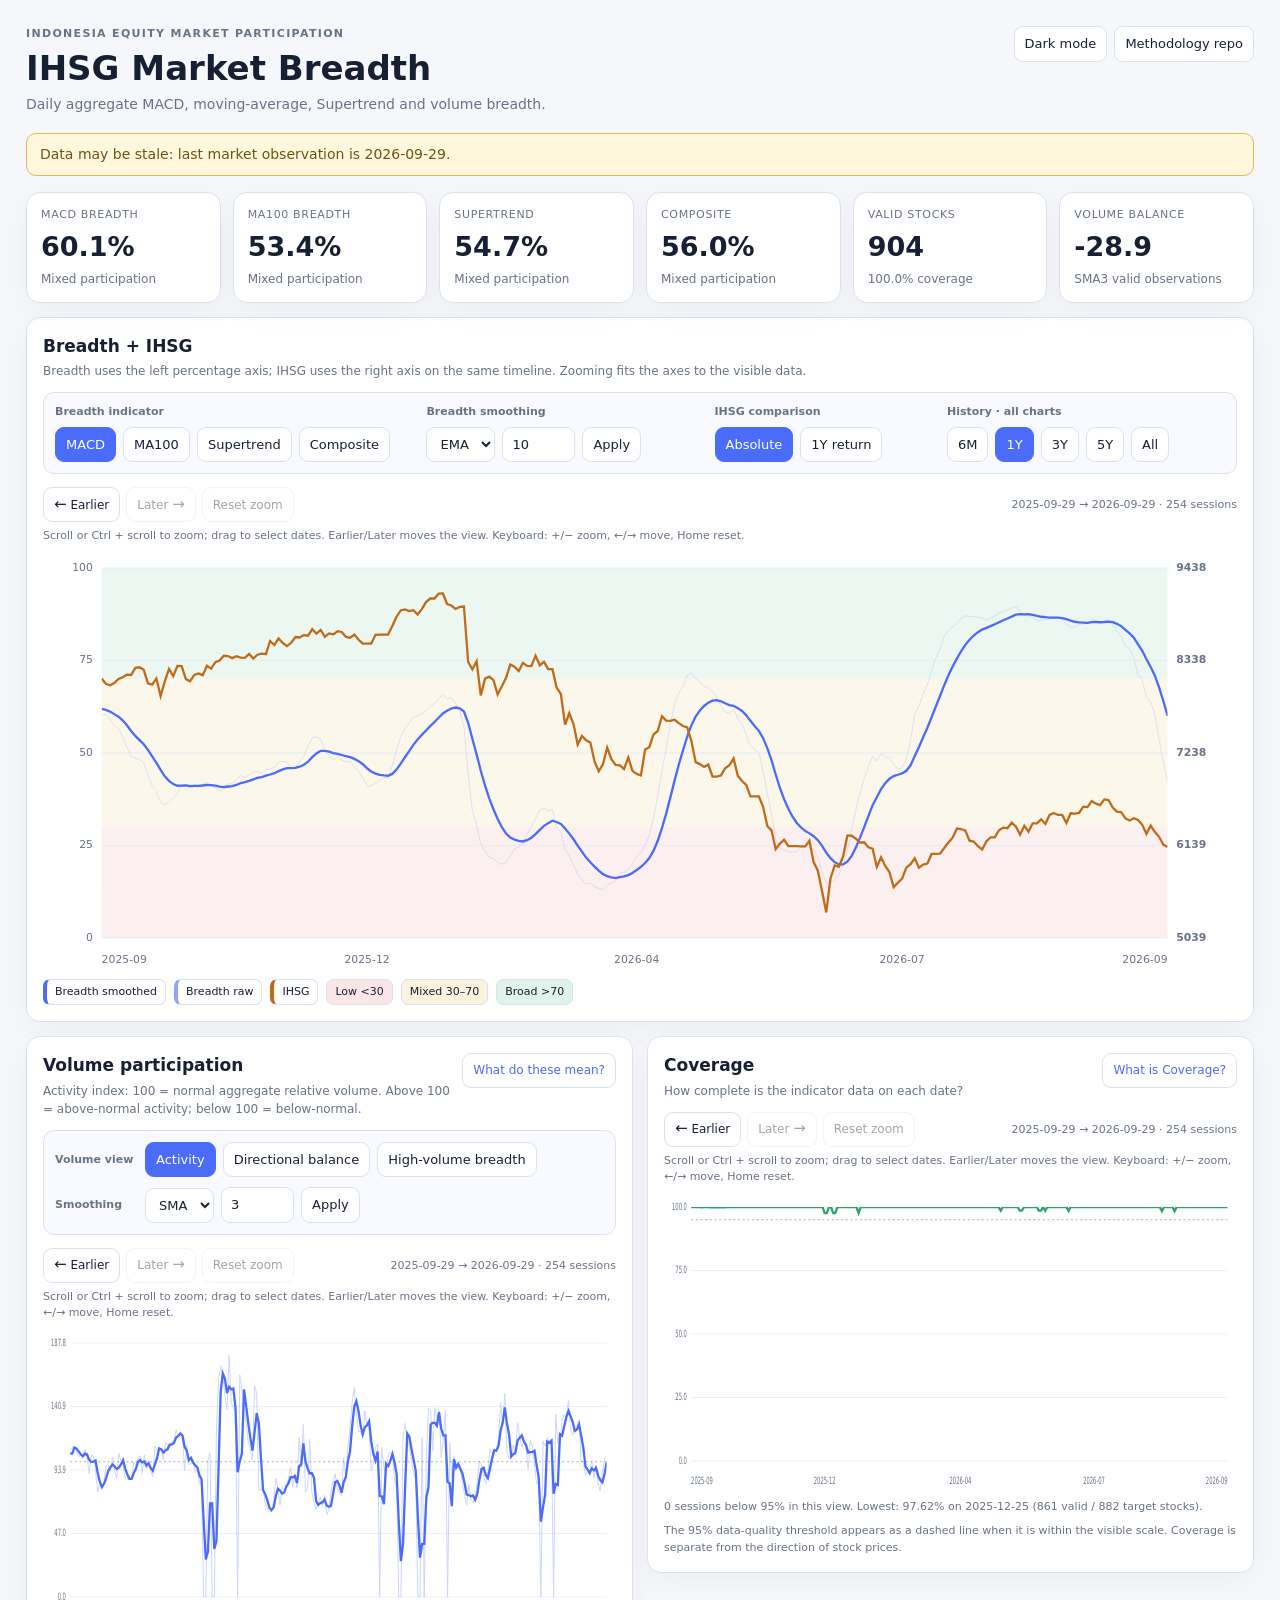
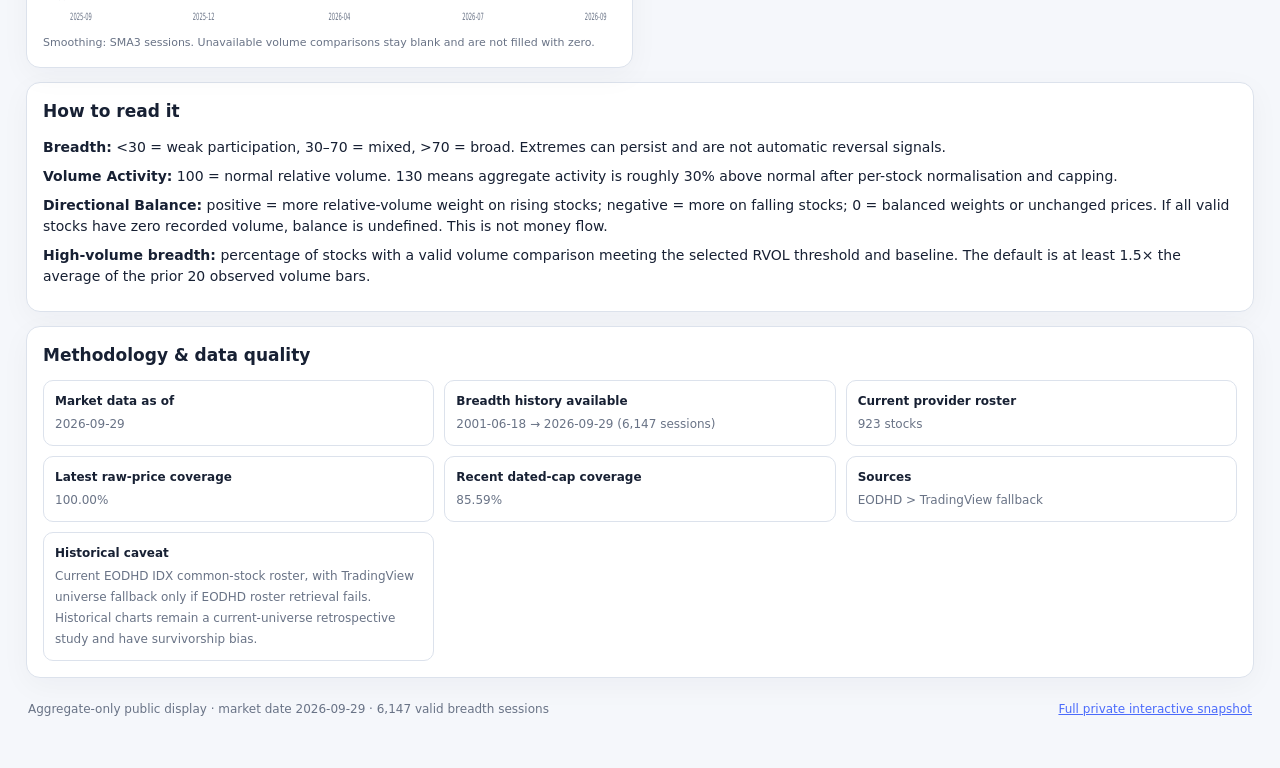
==== commit 17f45506: "Add chart panning and configurable high-volume breadth" ====
--- a/ihsg-market-breadth/index.html
+++ b/ihsg-market-breadth/index.html
@@ -36,10 +36,10 @@
   <div class="control-group" role="group" aria-labelledby="historyControlLabel"><span id="historyControlLabel" class="control-label">History · all charts</span><div class="controls"><button class="range" data-range="6M">6M</button><button class="range active" data-range="1Y">1Y</button><button class="range" data-range="3Y">3Y</button><button class="range" data-range="5Y">5Y</button><button class="range" data-range="ALL">All</button></div></div>
 </div>
 <div class="chart-navigation">
-  <div class="zoom-bar"><div class="zoom-buttons" role="group" aria-label="Breadth chart zoom"><button type="button" class="btn zoom-control zoom-reset" data-chart="combinedChart" data-zoom="reset" aria-label="Reset zoom">Reset zoom</button></div><span id="combinedChartRange" class="chart-range" aria-live="polite"></span></div>
-  <p class="zoom-help">Scroll over the chart to zoom, or use Ctrl + scroll. Drag to select dates. Keyboard: +/− to zoom, Home to reset. Reset restores selected history.</p>
+  <div class="zoom-bar"><div class="zoom-buttons" role="group" aria-label="Breadth chart navigation"><button type="button" class="btn pan-control" data-chart="combinedChart" data-pan="left" aria-label="Show earlier sessions" title="Move the view to earlier sessions"><span class="pan-arrow" aria-hidden="true">←</span> Earlier</button><button type="button" class="btn pan-control" data-chart="combinedChart" data-pan="right" aria-label="Show later sessions" title="Move the view to later sessions">Later <span class="pan-arrow" aria-hidden="true">→</span></button><button type="button" class="btn zoom-control zoom-reset" data-chart="combinedChart" data-zoom="reset" aria-label="Reset zoom">Reset zoom</button></div><span id="combinedChartRange" class="chart-range" aria-live="polite"></span></div>
+  <p class="zoom-help">Scroll or Ctrl + scroll to zoom; drag to select dates. Earlier/Later moves the view. Keyboard: +/− zoom, ←/→ move, Home reset.</p>
 </div>
-<div class="chart-wrap tall"><svg id="combinedChart" class="chart" viewBox="0 0 1100 420" preserveAspectRatio="none" tabindex="0" role="img" aria-label="Breadth and IHSG chart. Scroll or Ctrl plus scroll to zoom; drag to select dates. Keyboard: plus or minus to zoom, Home to reset." aria-describedby="combinedChartRange"></svg><div id="combinedTip" class="tooltip"></div></div>
+<div class="chart-wrap tall"><svg id="combinedChart" class="chart" viewBox="0 0 1100 420" preserveAspectRatio="none" tabindex="0" role="img" aria-label="Breadth and IHSG chart. Scroll or Ctrl plus scroll to zoom; drag to select dates. Keyboard: plus or minus to zoom, ArrowLeft or ArrowRight to move through dates, Home to reset." aria-describedby="combinedChartRange"></svg><div id="combinedTip" class="tooltip"></div></div>
 <div class="legend-row"><span class="legend-chip breadth-line">Breadth smoothed</span><span class="legend-chip raw-line">Breadth raw</span><span class="legend-chip benchmark-line">IHSG</span><span class="low">Low &lt;30</span><span class="mid">Mixed 30–70</span><span class="high">Broad &gt;70</span></div>
 </section>
 
@@ -51,23 +51,31 @@
   </div>
   <div class="chart-controls volume-controls">
     <div class="control-group" role="group" aria-labelledby="volumeControlLabel"><span id="volumeControlLabel" class="control-label">Volume view</span><div class="controls"><button class="volume-mode active" data-volume="activity">Activity</button><button class="volume-mode" data-volume="balance">Directional balance</button><button class="volume-mode" data-volume="spike">High-volume breadth</button></div></div>
+    <fieldset id="spikeSettings" class="spike-settings" hidden>
+      <legend>High-volume criterion</legend>
+      <div class="spike-option-controls">
+        <div class="spike-option"><label for="spikeThreshold">RVOL threshold</label><select id="spikeThreshold" class="input" aria-describedby="spikeSettingsNote"><option value="0.5">0.5×</option><option value="1">1×</option><option value="1.25">1.25×</option><option value="1.5" selected>1.5×</option><option value="1.75">1.75×</option><option value="2">2×</option><option value="2.5">2.5×</option><option value="3">3×</option><option value="4">4×</option><option value="5">5×</option></select></div>
+        <div class="spike-option"><label for="spikePeriod">Baseline</label><select id="spikePeriod" class="input" aria-describedby="spikeSettingsNote"><option value="5">5 bars</option><option value="10">10 bars</option><option value="20" selected>20 bars</option><option value="50">50 bars</option><option value="100">100 bars</option><option value="200">200 bars</option></select></div>
+      </div>
+      <p id="spikeSettingsNote" class="micro-note">Defaults: 1.5× over the prior 20 observed volume bars. Changes update the chart immediately.</p>
+    </fieldset>
     <div class="control-group" role="group" aria-labelledby="volSmoothControlLabel"><span id="volSmoothControlLabel" class="control-label">Smoothing</span><div class="controls"><select id="volSmoothType" class="input" aria-label="Volume smoothing method"><option value="SMA" selected>SMA</option><option value="EMA">EMA</option></select><input id="volSmoothN" class="input number" type="number" min="1" max="1260" step="1" value="3" aria-label="Volume smoothing sessions"><button id="applyVolSmooth" class="btn">Apply</button></div></div>
   </div>
   <div class="chart-navigation">
-    <div class="zoom-bar"><div class="zoom-buttons" role="group" aria-label="Volume chart zoom"><button type="button" class="btn zoom-control zoom-reset" data-chart="volumeChart" data-zoom="reset" aria-label="Reset zoom">Reset zoom</button></div><span id="volumeChartRange" class="chart-range" aria-live="polite"></span></div>
-    <p class="zoom-help">Scroll over the chart to zoom, or use Ctrl + scroll. Drag to select dates. Keyboard: +/− to zoom, Home to reset. Reset restores selected history.</p>
+    <div class="zoom-bar"><div class="zoom-buttons" role="group" aria-label="Volume chart navigation"><button type="button" class="btn pan-control" data-chart="volumeChart" data-pan="left" aria-label="Show earlier sessions" title="Move the view to earlier sessions"><span class="pan-arrow" aria-hidden="true">←</span> Earlier</button><button type="button" class="btn pan-control" data-chart="volumeChart" data-pan="right" aria-label="Show later sessions" title="Move the view to later sessions">Later <span class="pan-arrow" aria-hidden="true">→</span></button><button type="button" class="btn zoom-control zoom-reset" data-chart="volumeChart" data-zoom="reset" aria-label="Reset zoom">Reset zoom</button></div><span id="volumeChartRange" class="chart-range" aria-live="polite"></span></div>
+    <p class="zoom-help">Scroll or Ctrl + scroll to zoom; drag to select dates. Earlier/Later moves the view. Keyboard: +/− zoom, ←/→ move, Home reset.</p>
   </div>
-  <div class="chart-wrap small"><svg id="volumeChart" class="chart" viewBox="0 0 1100 300" preserveAspectRatio="none" tabindex="0" role="img" aria-label="Volume participation chart. Scroll or Ctrl plus scroll to zoom; drag to select dates. Keyboard: plus or minus to zoom, Home to reset." aria-describedby="volumeChartRange"></svg><div id="volumeTip" class="tooltip"></div></div>
+  <div class="chart-wrap small"><svg id="volumeChart" class="chart" viewBox="0 0 1100 300" preserveAspectRatio="none" tabindex="0" role="img" aria-label="Volume participation chart. Scroll or Ctrl plus scroll to zoom; drag to select dates. Keyboard: plus or minus to zoom, ArrowLeft or ArrowRight to move through dates, Home to reset." aria-describedby="volumeChartRange"></svg><div id="volumeTip" class="tooltip"></div></div>
   <p class="micro-note" id="volumeNote">Raw observations are never fabricated. Missing source sessions remain gaps.</p>
 </section>
 
 <section class="card">
   <div class="card-head with-help"><div><h2>Coverage</h2><p>How complete is the indicator data on each date?</p></div><button id="coverageHelpBtn" type="button" class="btn help-button" data-help="coverageHelpDialog" aria-haspopup="dialog" aria-controls="coverageHelpDialog">What is Coverage?</button></div>
   <div class="chart-navigation">
-    <div class="zoom-bar"><div class="zoom-buttons" role="group" aria-label="Coverage chart zoom"><button type="button" class="btn zoom-control zoom-reset" data-chart="coverageChart" data-zoom="reset" aria-label="Reset zoom">Reset zoom</button></div><span id="coverageChartRange" class="chart-range" aria-live="polite"></span></div>
-    <p class="zoom-help">Scroll over the chart to zoom, or use Ctrl + scroll. Drag to select dates. Keyboard: +/− to zoom, Home to reset. Reset restores selected history.</p>
+    <div class="zoom-bar"><div class="zoom-buttons" role="group" aria-label="Coverage chart navigation"><button type="button" class="btn pan-control" data-chart="coverageChart" data-pan="left" aria-label="Show earlier sessions" title="Move the view to earlier sessions"><span class="pan-arrow" aria-hidden="true">←</span> Earlier</button><button type="button" class="btn pan-control" data-chart="coverageChart" data-pan="right" aria-label="Show later sessions" title="Move the view to later sessions">Later <span class="pan-arrow" aria-hidden="true">→</span></button><button type="button" class="btn zoom-control zoom-reset" data-chart="coverageChart" data-zoom="reset" aria-label="Reset zoom">Reset zoom</button></div><span id="coverageChartRange" class="chart-range" aria-live="polite"></span></div>
+    <p class="zoom-help">Scroll or Ctrl + scroll to zoom; drag to select dates. Earlier/Later moves the view. Keyboard: +/− zoom, ←/→ move, Home reset.</p>
   </div>
-  <div class="chart-wrap small"><svg id="coverageChart" class="chart" viewBox="0 0 1100 300" preserveAspectRatio="none" tabindex="0" role="img" aria-label="Coverage chart. Scroll or Ctrl plus scroll to zoom; drag to select dates. Keyboard: plus or minus to zoom, Home to reset." aria-describedby="coverageChartRange"></svg><div id="coverageTip" class="tooltip"></div></div>
+  <div class="chart-wrap small"><svg id="coverageChart" class="chart" viewBox="0 0 1100 300" preserveAspectRatio="none" tabindex="0" role="img" aria-label="Coverage chart. Scroll or Ctrl plus scroll to zoom; drag to select dates. Keyboard: plus or minus to zoom, ArrowLeft or ArrowRight to move through dates, Home to reset." aria-describedby="coverageChartRange"></svg><div id="coverageTip" class="tooltip"></div></div>
   <p id="coverageStatus" class="micro-note" aria-live="polite"></p>
   <p class="micro-note">The 95% data-quality threshold appears as a dashed line when it is within the visible scale. Coverage is separate from the direction of stock prices.</p>
 </section>
@@ -77,7 +85,7 @@
 <p><strong>Breadth:</strong> &lt;30 = weak participation, 30–70 = mixed, &gt;70 = broad. Extremes can persist and are not automatic reversal signals.</p>
 <p><strong>Volume Activity:</strong> 100 = normal relative volume. 130 means aggregate activity is roughly 30% above normal after per-stock normalisation and capping.</p>
 <p><strong>Directional Balance:</strong> positive = more relative-volume weight on rising stocks; negative = more on falling stocks; 0 = balanced weights or unchanged prices. If all valid stocks have zero recorded volume, balance is undefined. This is not money flow.</p>
-<p><strong>High-volume breadth:</strong> percentage of stocks with a valid volume comparison trading at least 1.5× their own prior-20-observed-session average volume.</p>
+<p><strong>High-volume breadth:</strong> percentage of stocks with a valid volume comparison meeting the selected RVOL threshold and baseline. The default is at least 1.5× the average of the prior 20 observed volume bars.</p>
 </div></section>
 
 <section class="card"><div class="card-head"><div><h2>Methodology & data quality</h2></div></div><div class="facts">
@@ -95,10 +103,10 @@
 <dialog id="volumeHelpDialog" class="help-dialog" aria-labelledby="volumeHelpDialogTitle">
   <div class="dialog-header"><h2 id="volumeHelpDialogTitle">Understanding volume participation</h2><form method="dialog"><button type="submit" class="btn dialog-close" aria-label="Close volume explanation" autofocus>Close</button></form></div>
   <p>Each view compares a stock's recorded daily volume with its own usual volume, then combines the valid comparisons across stocks.</p>
-  <p class="help-baseline"><strong>Relative volume (RVOL)</strong> = today's volume ÷ average volume of the prior 20 observed trading bars. Today is excluded from the average. RVOL 2 means twice the stock's usual volume.</p>
+  <p class="help-baseline"><strong>Relative volume (RVOL)</strong> = today's recorded volume ÷ average volume of the prior observed volume bars. Activity and Directional balance use 20 bars; High-volume breadth uses your selected baseline. Today is always excluded from the average. Missing volumes are skipped, while recorded zero volumes remain real observations. RVOL 2 means twice the stock's usual volume.</p>
   <section class="help-definition"><h3>Activity</h3><p>How busy is trading compared with normal? The index averages each valid stock's RVOL, capped at 5× so one extreme observation does not dominate, then multiplies by 100.</p><p><strong>100</strong> = normal average activity; <strong>200</strong> = twice normal on average. It does not measure total rupiah traded.</p></section>
   <section class="help-definition"><h3>Directional balance</h3><p>Is relative volume concentrated more in rising or falling stocks? Each valid stock's RVOL, capped at 5×, is given a positive sign when its close rises and a negative sign when it falls, compared with its previous observed close.</p><p><strong>+100</strong> = all relative-volume weight is on rising stocks; <strong>−100</strong> = all is on falling stocks; <strong>0</strong> = the weights cancel or prices are unchanged. Unchanged stocks still count in the total weight. This is not money flowing into or out of the market.</p><p>If every valid stock has recorded volume of zero, there is no volume weight to divide by and balance is unavailable. That is different from a balance of zero.</p></section>
-  <section class="help-definition"><h3>High-volume breadth</h3><p>What share of stocks are unusually active? This is the percentage of stocks with a valid volume comparison whose RVOL is at least <strong>1.5×</strong>.</p><p><strong>40%</strong> means 40 out of every 100 valid stocks traded at least 50% above their usual volume.</p></section>
+  <section class="help-definition"><h3>High-volume breadth</h3><p>What share of stocks meet your chosen volume level? This is the percentage of stocks with a valid volume comparison whose RVOL is at least the selected threshold, using the selected baseline.</p><p>The default is <strong>1.5×</strong> over the prior <strong>20 observed volume bars</strong>: at least 50% above usual volume. Change RVOL threshold or Baseline to explore other levels; both controls update this chart immediately.</p><p><strong>40%</strong> means 40 out of every 100 stocks with a valid comparison meet the chosen criterion. The count of valid comparisons can change with the baseline length; stocks without enough observed volume history or a positive baseline are excluded.</p></section>
   <p class="help-caveat">A valid volume comparison needs recorded volume, a positive historical baseline and usable price and indicator data. Missing observations are excluded and stay missing; they are never changed to zero. For Directional balance, SMA uses the last N available balance observations; EMA uses N as its smoothing span and retains its prior valid state across gaps. Undefined dates stay blank, and smoothing resumes on the next available observation.</p>
 </dialog>
 <dialog id="coverageHelpDialog" class="help-dialog" aria-labelledby="coverageHelpDialogTitle">
--- a/ihsg-market-breadth/styles.css
+++ b/ihsg-market-breadth/styles.css
@@ -92,12 +92,20 @@
 .volume-controls .control-group { flex-direction: row; align-items: center; }
 .volume-controls .control-label { width: 83px; flex: 0 0 83px; }
 .volume-controls .controls { flex: 1; min-width: 0; }
+.spike-settings { min-width: 0; margin: 0; padding: 9px 11px 11px; border: 1px solid var(--line); border-radius: 9px; background: var(--panel); }
+.spike-settings legend { padding: 0 5px; color: var(--muted); font-size: 11px; font-weight: 650; }
+.spike-option-controls { display: grid; grid-template-columns: repeat(2, minmax(0, 1fr)); gap: 10px; }
+.spike-option { display: flex; flex-direction: column; gap: 5px; min-width: 0; }
+.spike-option label { color: var(--muted); font-size: 11px; font-weight: 650; }
+.spike-option .input { width: 100%; min-height: 35px; }
 .chart-navigation { margin: 0 0 5px; }
 .zoom-bar { display: flex; align-items: center; flex-wrap: wrap; justify-content: space-between; gap: 8px 12px; }
-.zoom-buttons { display: flex; align-items: center; gap: 6px; }
+.zoom-buttons { display: flex; flex-wrap: wrap; align-items: center; gap: 6px; }
 .zoom-buttons > .control-label { margin-right: 3px; }
 .zoom-control { min-width: 35px; min-height: 35px; padding: 6px 10px; font-size: 19px; line-height: 1; }
 .zoom-reset { font-size: 12px; min-width: 56px; }
+.pan-control { min-height: 35px; padding: 6px 10px; font-size: 12px; }
+.pan-arrow { font-size: 15px; line-height: 1; }
 .chart-range { color: var(--muted); font-size: 11px; line-height: 1.4; font-variant-numeric: tabular-nums; }
 .zoom-help { margin: 6px 0 0; color: var(--muted); font-size: 11px; line-height: 1.5; }
 
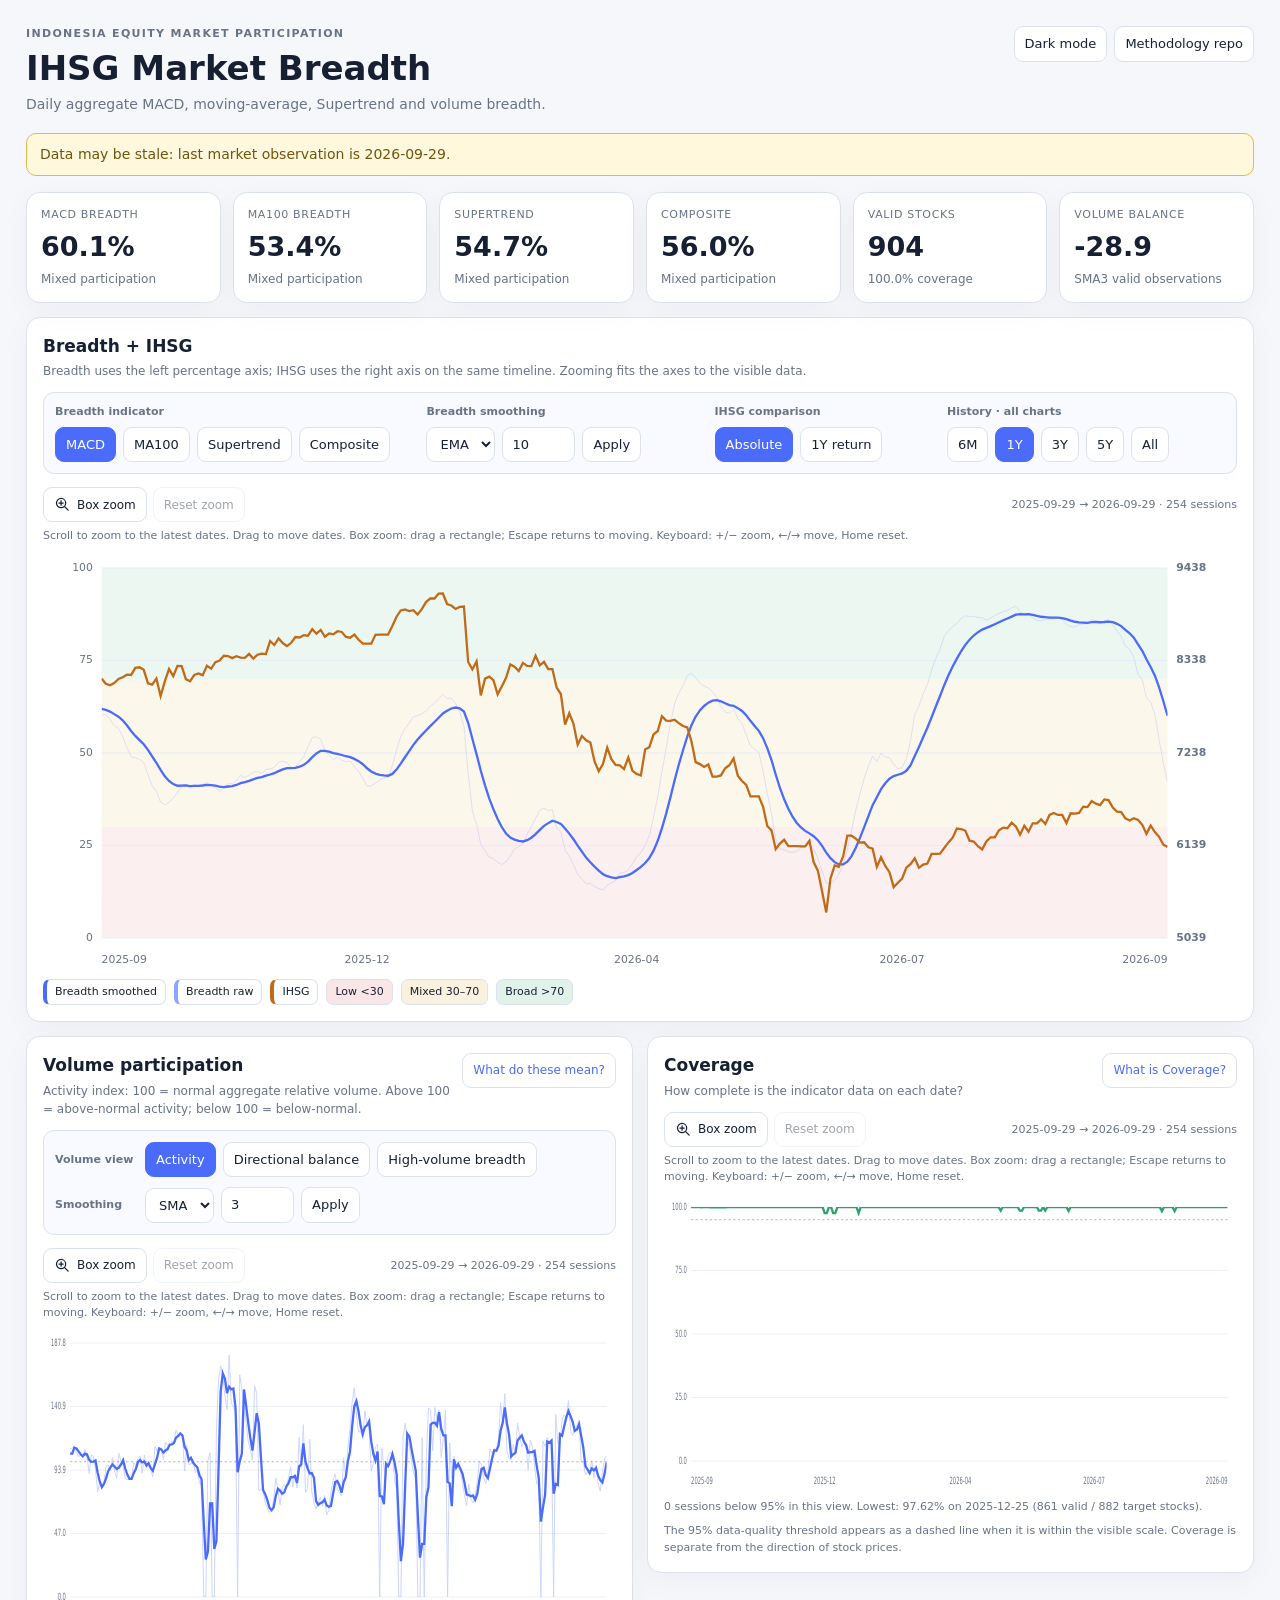
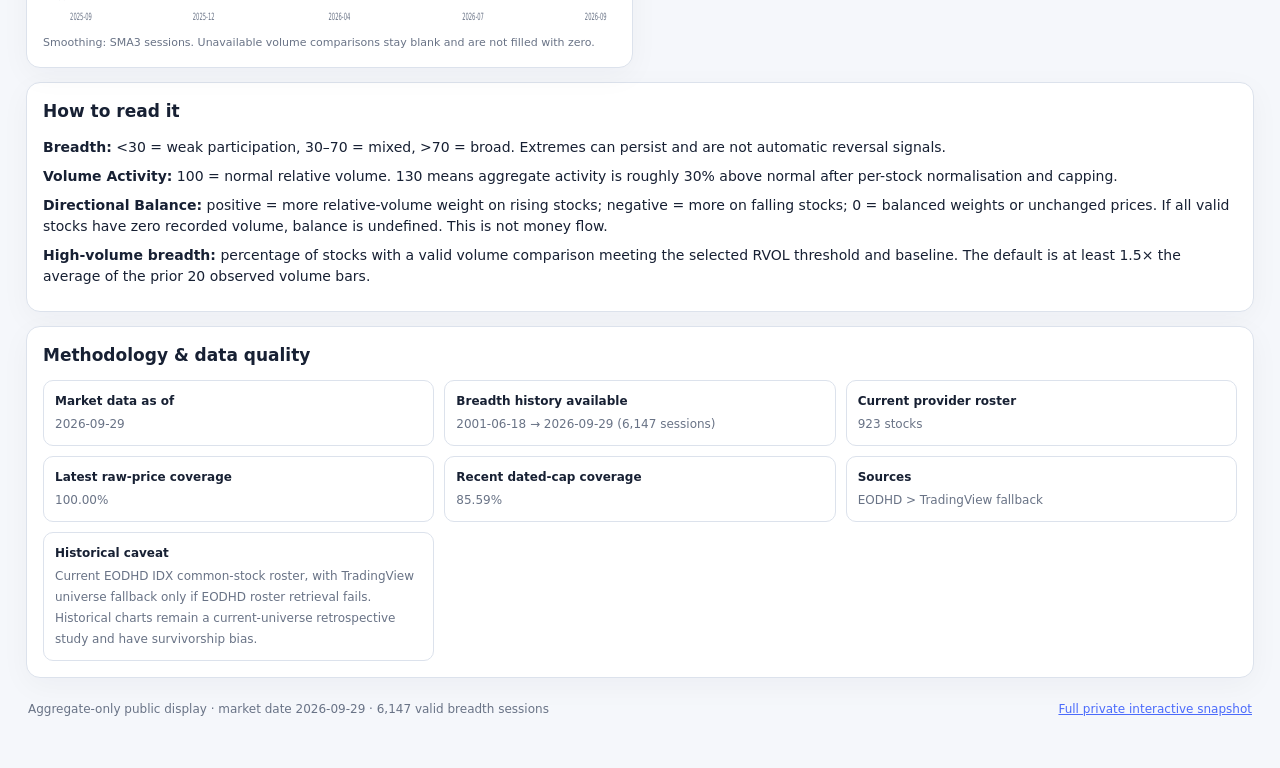
==== commit a39b7b55: "Use mouse drag navigation and magnifier box zoom" ====
--- a/ihsg-market-breadth/index.html
+++ b/ihsg-market-breadth/index.html
@@ -36,10 +36,10 @@
   <div class="control-group" role="group" aria-labelledby="historyControlLabel"><span id="historyControlLabel" class="control-label">History · all charts</span><div class="controls"><button class="range" data-range="6M">6M</button><button class="range active" data-range="1Y">1Y</button><button class="range" data-range="3Y">3Y</button><button class="range" data-range="5Y">5Y</button><button class="range" data-range="ALL">All</button></div></div>
 </div>
 <div class="chart-navigation">
-  <div class="zoom-bar"><div class="zoom-buttons" role="group" aria-label="Breadth chart navigation"><button type="button" class="btn pan-control" data-chart="combinedChart" data-pan="left" aria-label="Show earlier sessions" title="Move the view to earlier sessions"><span class="pan-arrow" aria-hidden="true">←</span> Earlier</button><button type="button" class="btn pan-control" data-chart="combinedChart" data-pan="right" aria-label="Show later sessions" title="Move the view to later sessions">Later <span class="pan-arrow" aria-hidden="true">→</span></button><button type="button" class="btn zoom-control zoom-reset" data-chart="combinedChart" data-zoom="reset" aria-label="Reset zoom">Reset zoom</button></div><span id="combinedChartRange" class="chart-range" aria-live="polite"></span></div>
-  <p class="zoom-help">Scroll or Ctrl + scroll to zoom; drag to select dates. Earlier/Later moves the view. Keyboard: +/− zoom, ←/→ move, Home reset.</p>
+  <div class="zoom-bar"><div class="zoom-buttons" role="group" aria-label="Breadth chart navigation"><button type="button" class="btn box-zoom-control" data-chart="combinedChart" aria-controls="combinedChart" aria-label="Box zoom" aria-pressed="false" title="Select an area to zoom by dragging a rectangle"><svg viewBox="0 0 24 24" aria-hidden="true" focusable="false"><circle cx="10" cy="10" r="6.5"></circle><path d="m15 15 5 5M7 10h6M10 7v6"></path></svg><span>Box zoom</span></button><button type="button" class="btn zoom-control zoom-reset" data-chart="combinedChart" data-zoom="reset" aria-label="Reset zoom">Reset zoom</button></div><span id="combinedChartRange" class="chart-range" aria-live="polite"></span></div>
+  <p class="zoom-help">Scroll to zoom to the latest dates. Drag to move dates. Box zoom: drag a rectangle; Escape returns to moving. Keyboard: +/− zoom, ←/→ move, Home reset.</p>
 </div>
-<div class="chart-wrap tall"><svg id="combinedChart" class="chart" viewBox="0 0 1100 420" preserveAspectRatio="none" tabindex="0" role="img" aria-label="Breadth and IHSG chart. Scroll or Ctrl plus scroll to zoom; drag to select dates. Keyboard: plus or minus to zoom, ArrowLeft or ArrowRight to move through dates, Home to reset." aria-describedby="combinedChartRange"></svg><div id="combinedTip" class="tooltip"></div></div>
+<div class="chart-wrap tall"><svg id="combinedChart" class="chart" data-interaction-mode="pan" viewBox="0 0 1100 420" preserveAspectRatio="none" tabindex="0" role="img" aria-label="Breadth and IHSG chart. Scroll to zoom to the latest dates; drag to move through dates. Activate Box zoom to select an area, Escape to return to moving. Keyboard: plus or minus to zoom, ArrowLeft or ArrowRight to move through dates, Home to reset." aria-describedby="combinedChartRange"></svg><div id="combinedTip" class="tooltip"></div></div>
 <div class="legend-row"><span class="legend-chip breadth-line">Breadth smoothed</span><span class="legend-chip raw-line">Breadth raw</span><span class="legend-chip benchmark-line">IHSG</span><span class="low">Low &lt;30</span><span class="mid">Mixed 30–70</span><span class="high">Broad &gt;70</span></div>
 </section>
 
@@ -62,20 +62,20 @@
     <div class="control-group" role="group" aria-labelledby="volSmoothControlLabel"><span id="volSmoothControlLabel" class="control-label">Smoothing</span><div class="controls"><select id="volSmoothType" class="input" aria-label="Volume smoothing method"><option value="SMA" selected>SMA</option><option value="EMA">EMA</option></select><input id="volSmoothN" class="input number" type="number" min="1" max="1260" step="1" value="3" aria-label="Volume smoothing sessions"><button id="applyVolSmooth" class="btn">Apply</button></div></div>
   </div>
   <div class="chart-navigation">
-    <div class="zoom-bar"><div class="zoom-buttons" role="group" aria-label="Volume chart navigation"><button type="button" class="btn pan-control" data-chart="volumeChart" data-pan="left" aria-label="Show earlier sessions" title="Move the view to earlier sessions"><span class="pan-arrow" aria-hidden="true">←</span> Earlier</button><button type="button" class="btn pan-control" data-chart="volumeChart" data-pan="right" aria-label="Show later sessions" title="Move the view to later sessions">Later <span class="pan-arrow" aria-hidden="true">→</span></button><button type="button" class="btn zoom-control zoom-reset" data-chart="volumeChart" data-zoom="reset" aria-label="Reset zoom">Reset zoom</button></div><span id="volumeChartRange" class="chart-range" aria-live="polite"></span></div>
-    <p class="zoom-help">Scroll or Ctrl + scroll to zoom; drag to select dates. Earlier/Later moves the view. Keyboard: +/− zoom, ←/→ move, Home reset.</p>
+    <div class="zoom-bar"><div class="zoom-buttons" role="group" aria-label="Volume chart navigation"><button type="button" class="btn box-zoom-control" data-chart="volumeChart" aria-controls="volumeChart" aria-label="Box zoom" aria-pressed="false" title="Select an area to zoom by dragging a rectangle"><svg viewBox="0 0 24 24" aria-hidden="true" focusable="false"><circle cx="10" cy="10" r="6.5"></circle><path d="m15 15 5 5M7 10h6M10 7v6"></path></svg><span>Box zoom</span></button><button type="button" class="btn zoom-control zoom-reset" data-chart="volumeChart" data-zoom="reset" aria-label="Reset zoom">Reset zoom</button></div><span id="volumeChartRange" class="chart-range" aria-live="polite"></span></div>
+    <p class="zoom-help">Scroll to zoom to the latest dates. Drag to move dates. Box zoom: drag a rectangle; Escape returns to moving. Keyboard: +/− zoom, ←/→ move, Home reset.</p>
   </div>
-  <div class="chart-wrap small"><svg id="volumeChart" class="chart" viewBox="0 0 1100 300" preserveAspectRatio="none" tabindex="0" role="img" aria-label="Volume participation chart. Scroll or Ctrl plus scroll to zoom; drag to select dates. Keyboard: plus or minus to zoom, ArrowLeft or ArrowRight to move through dates, Home to reset." aria-describedby="volumeChartRange"></svg><div id="volumeTip" class="tooltip"></div></div>
+  <div class="chart-wrap small"><svg id="volumeChart" class="chart" data-interaction-mode="pan" viewBox="0 0 1100 300" preserveAspectRatio="none" tabindex="0" role="img" aria-label="Volume participation chart. Scroll to zoom to the latest dates; drag to move through dates. Activate Box zoom to select an area, Escape to return to moving. Keyboard: plus or minus to zoom, ArrowLeft or ArrowRight to move through dates, Home to reset." aria-describedby="volumeChartRange"></svg><div id="volumeTip" class="tooltip"></div></div>
   <p class="micro-note" id="volumeNote">Raw observations are never fabricated. Missing source sessions remain gaps.</p>
 </section>
 
 <section class="card">
   <div class="card-head with-help"><div><h2>Coverage</h2><p>How complete is the indicator data on each date?</p></div><button id="coverageHelpBtn" type="button" class="btn help-button" data-help="coverageHelpDialog" aria-haspopup="dialog" aria-controls="coverageHelpDialog">What is Coverage?</button></div>
   <div class="chart-navigation">
-    <div class="zoom-bar"><div class="zoom-buttons" role="group" aria-label="Coverage chart navigation"><button type="button" class="btn pan-control" data-chart="coverageChart" data-pan="left" aria-label="Show earlier sessions" title="Move the view to earlier sessions"><span class="pan-arrow" aria-hidden="true">←</span> Earlier</button><button type="button" class="btn pan-control" data-chart="coverageChart" data-pan="right" aria-label="Show later sessions" title="Move the view to later sessions">Later <span class="pan-arrow" aria-hidden="true">→</span></button><button type="button" class="btn zoom-control zoom-reset" data-chart="coverageChart" data-zoom="reset" aria-label="Reset zoom">Reset zoom</button></div><span id="coverageChartRange" class="chart-range" aria-live="polite"></span></div>
-    <p class="zoom-help">Scroll or Ctrl + scroll to zoom; drag to select dates. Earlier/Later moves the view. Keyboard: +/− zoom, ←/→ move, Home reset.</p>
+    <div class="zoom-bar"><div class="zoom-buttons" role="group" aria-label="Coverage chart navigation"><button type="button" class="btn box-zoom-control" data-chart="coverageChart" aria-controls="coverageChart" aria-label="Box zoom" aria-pressed="false" title="Select an area to zoom by dragging a rectangle"><svg viewBox="0 0 24 24" aria-hidden="true" focusable="false"><circle cx="10" cy="10" r="6.5"></circle><path d="m15 15 5 5M7 10h6M10 7v6"></path></svg><span>Box zoom</span></button><button type="button" class="btn zoom-control zoom-reset" data-chart="coverageChart" data-zoom="reset" aria-label="Reset zoom">Reset zoom</button></div><span id="coverageChartRange" class="chart-range" aria-live="polite"></span></div>
+    <p class="zoom-help">Scroll to zoom to the latest dates. Drag to move dates. Box zoom: drag a rectangle; Escape returns to moving. Keyboard: +/− zoom, ←/→ move, Home reset.</p>
   </div>
-  <div class="chart-wrap small"><svg id="coverageChart" class="chart" viewBox="0 0 1100 300" preserveAspectRatio="none" tabindex="0" role="img" aria-label="Coverage chart. Scroll or Ctrl plus scroll to zoom; drag to select dates. Keyboard: plus or minus to zoom, ArrowLeft or ArrowRight to move through dates, Home to reset." aria-describedby="coverageChartRange"></svg><div id="coverageTip" class="tooltip"></div></div>
+  <div class="chart-wrap small"><svg id="coverageChart" class="chart" data-interaction-mode="pan" viewBox="0 0 1100 300" preserveAspectRatio="none" tabindex="0" role="img" aria-label="Coverage chart. Scroll to zoom to the latest dates; drag to move through dates. Activate Box zoom to select an area, Escape to return to moving. Keyboard: plus or minus to zoom, ArrowLeft or ArrowRight to move through dates, Home to reset." aria-describedby="coverageChartRange"></svg><div id="coverageTip" class="tooltip"></div></div>
   <p id="coverageStatus" class="micro-note" aria-live="polite"></p>
   <p class="micro-note">The 95% data-quality threshold appears as a dashed line when it is within the visible scale. Coverage is separate from the direction of stock prices.</p>
 </section>
--- a/ihsg-market-breadth/styles.css
+++ b/ihsg-market-breadth/styles.css
@@ -104,8 +104,9 @@
 .zoom-buttons > .control-label { margin-right: 3px; }
 .zoom-control { min-width: 35px; min-height: 35px; padding: 6px 10px; font-size: 19px; line-height: 1; }
 .zoom-reset { font-size: 12px; min-width: 56px; }
-.pan-control { min-height: 35px; padding: 6px 10px; font-size: 12px; }
-.pan-arrow { font-size: 15px; line-height: 1; }
+.box-zoom-control { display: inline-flex; align-items: center; gap: 6px; min-height: 35px; padding: 6px 10px; font-size: 12px; }
+.box-zoom-control svg { width: 17px; height: 17px; fill: none; stroke: currentColor; stroke-width: 1.8; stroke-linecap: round; stroke-linejoin: round; }
+.box-zoom-control[aria-pressed="true"] { background: var(--accent); color: #fff; border-color: var(--accent); }
 .chart-range { color: var(--muted); font-size: 11px; line-height: 1.4; font-variant-numeric: tabular-nums; }
 .zoom-help { margin: 6px 0 0; color: var(--muted); font-size: 11px; line-height: 1.5; }
 
@@ -142,14 +143,16 @@
 .chart-wrap { height: 360px; position: relative; min-width: 0; }
 .chart-wrap.small { height: 300px; }
 .chart-wrap.tall { height: 420px; }
-.chart { display: block; width: 100%; height: 100%; overflow: visible; touch-action: pan-y; }
+.chart { display: block; width: 100%; height: 100%; overflow: visible; touch-action: pan-y; cursor: grab; user-select: none; }
+.chart:focus:not(:focus-visible) { outline: none; }
 .chart:focus-visible { outline: 3px solid var(--accent); outline-offset: -3px; border-radius: 4px; }
 .axis { font-size: 10px; fill: var(--muted); }
 .gridline { stroke: var(--grid); stroke-width: 1; }
 .line { fill: none; stroke-width: 2.3; vector-effect: non-scaling-stroke; }
 .raw { stroke-width: 1; opacity: .28; }
-.plot-hit-area, .zoom-hit-area { cursor: crosshair; touch-action: pan-y; }
-.plot-hit-area.selecting, .zoom-hit-area.selecting, .chart.selecting { cursor: col-resize; }
+.plot-hit-area, .zoom-hit-area { cursor: inherit; touch-action: pan-y; }
+.chart[data-interaction-mode="zoom"], .chart[data-interaction-mode="zoom"] .plot-hit-area, .chart[data-interaction-mode="zoom"] .zoom-hit-area { cursor: crosshair; }
+.chart.is-panning, .chart.is-panning .plot-hit-area, .chart.is-panning .zoom-hit-area { cursor: grabbing; }
 .zoom-selection { fill: var(--accent); fill-opacity: .15; stroke: var(--accent); stroke-width: 1; vector-effect: non-scaling-stroke; pointer-events: none; }
 .tooltip { position: absolute; pointer-events: none; display: none; background: #101622; color: #fff; padding: 8px 10px; border-radius: 8px; font-size: 12px; box-shadow: 0 8px 26px #0004; z-index: 5; max-width: calc(100% - 12px); overflow-wrap: anywhere; }
 .regime-key { display: flex; gap: 8px; margin-top: 8px; font-size: 11px; }
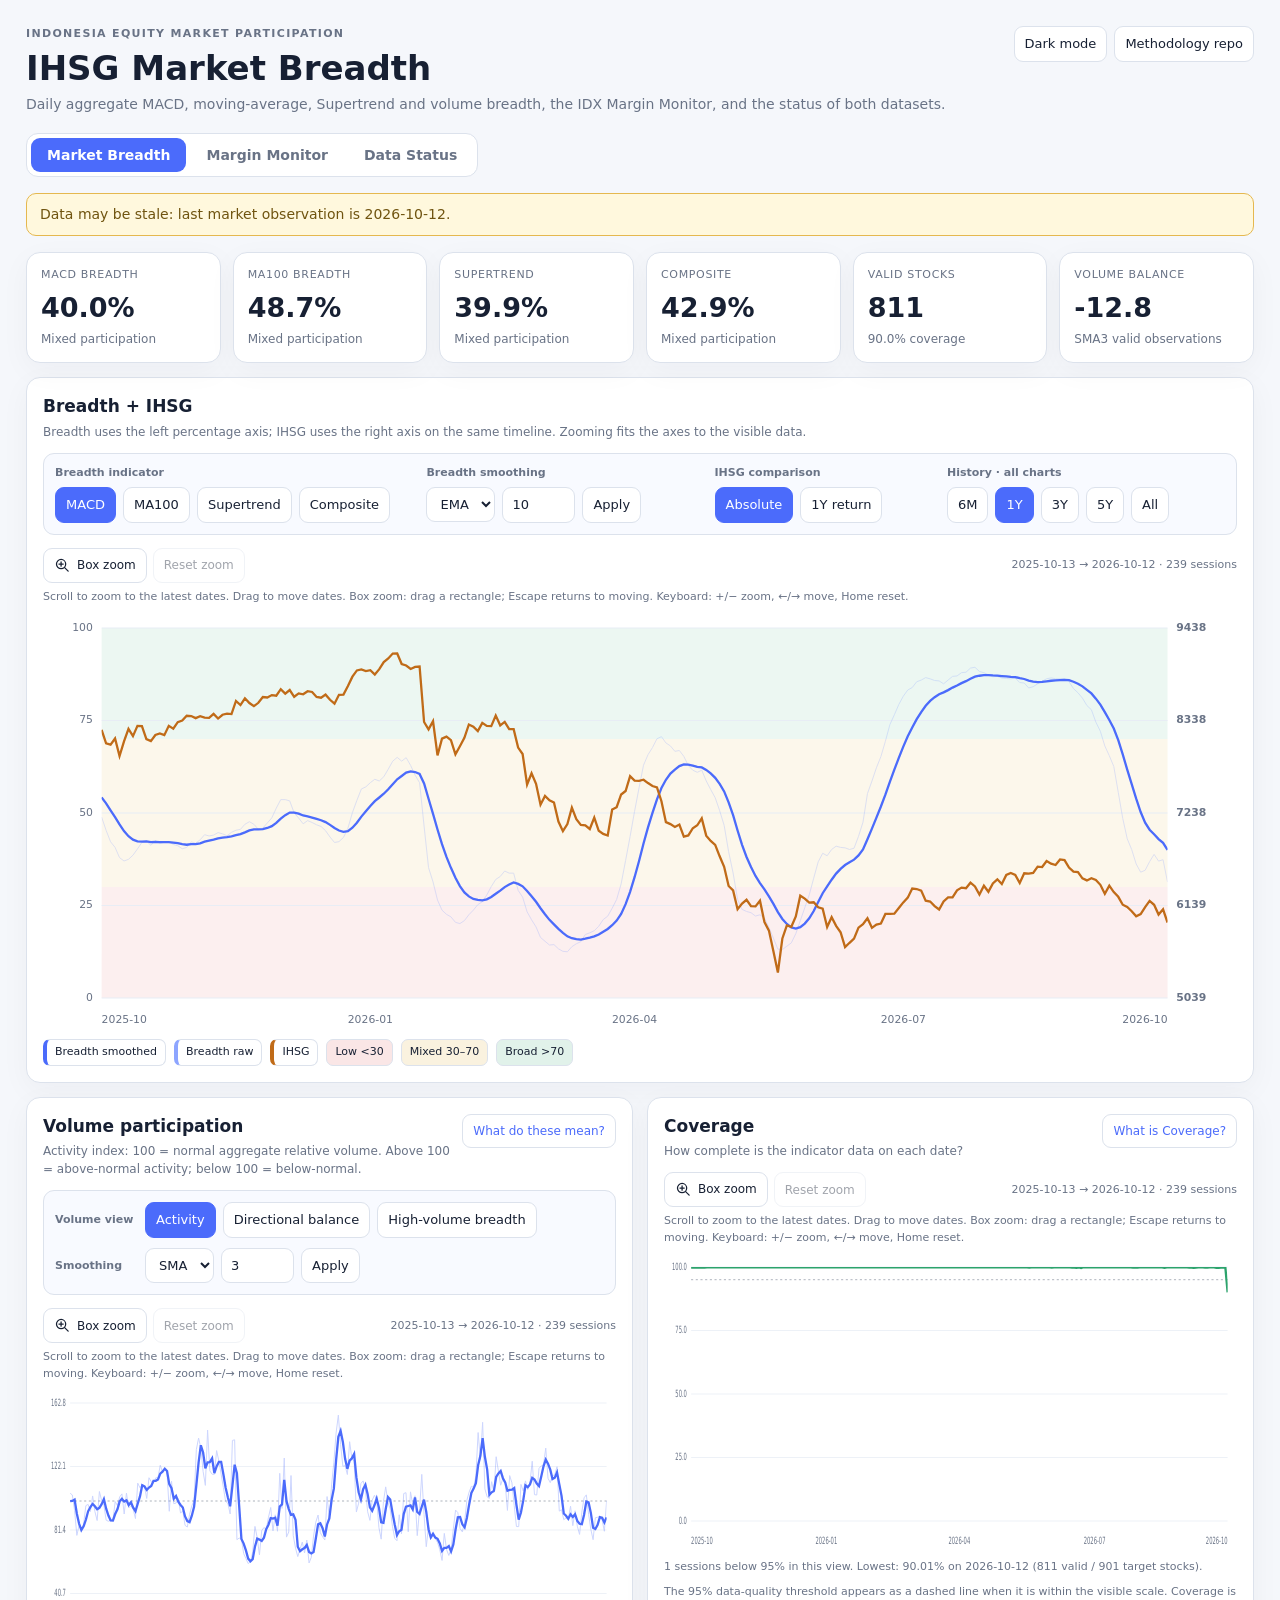
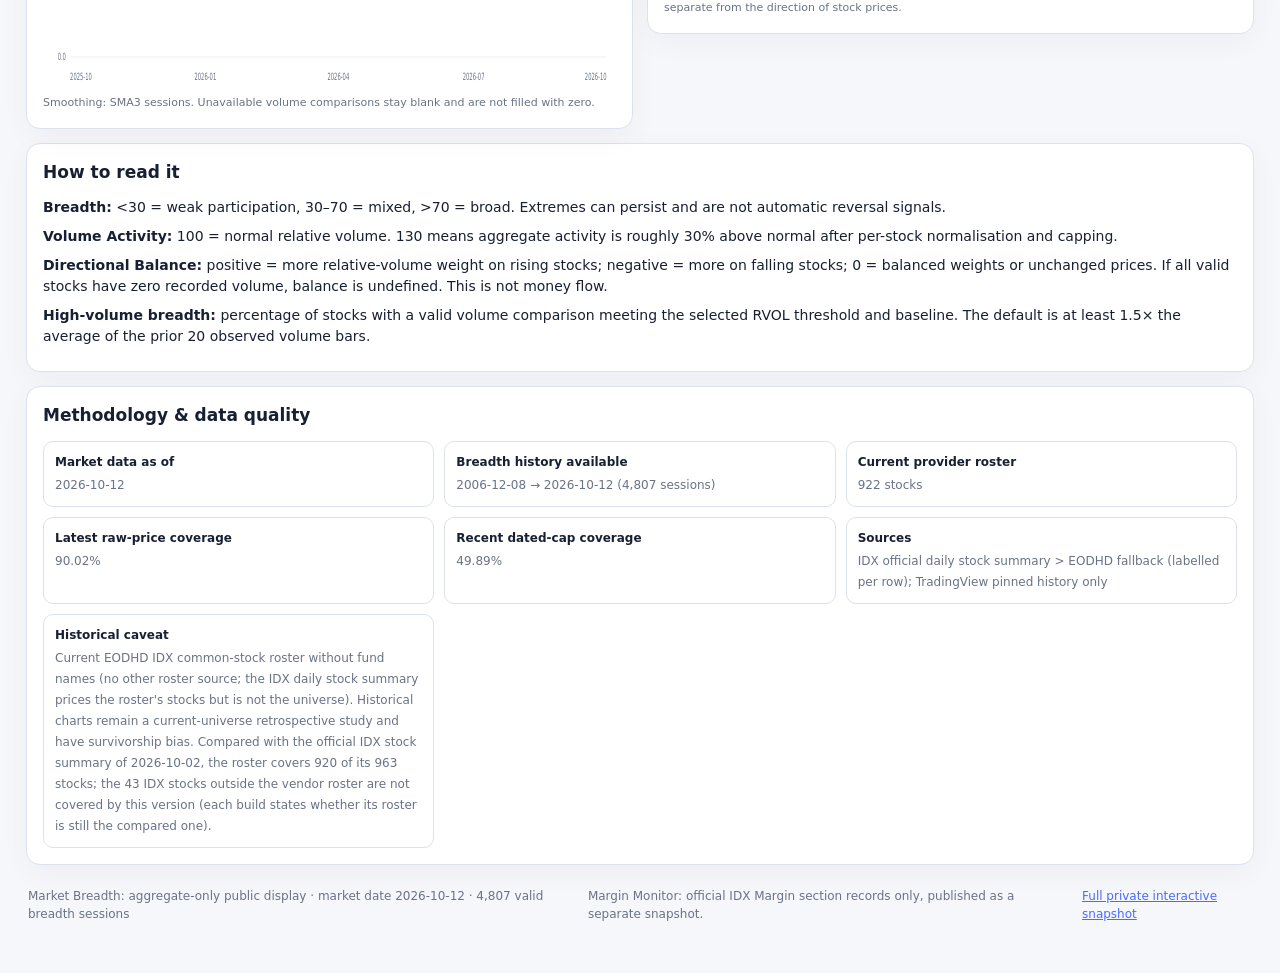
==== commit a0bb1768: "IHSG dashboard: Margin Monitor and Data Status beside Market Breadth - Navigation tabs (Market Bread" ====
--- a/ihsg-market-breadth/index.html
+++ b/ihsg-market-breadth/index.html
@@ -3,17 +3,24 @@
 <head>
 <meta charset="utf-8">
 <meta name="viewport" content="width=device-width,initial-scale=1">
-<meta name="description" content="IHSG Market Breadth daily aggregate dashboard">
+<meta name="description" content="IHSG Market Breadth daily aggregate dashboard with the IDX Margin Monitor and data status">
 <title>IHSG Market Breadth</title>
 <link rel="stylesheet" href="styles.css">
 </head>
 <body>
 <div class="shell">
 <header class="hero">
-<div><div class="eyebrow">Indonesia Equity Market Participation</div><h1>IHSG Market Breadth</h1><p class="subtitle">Daily aggregate MACD, moving-average, Supertrend and volume breadth.</p></div>
+<div><div class="eyebrow">Indonesia Equity Market Participation</div><h1>IHSG Market Breadth</h1><p class="subtitle">Daily aggregate MACD, moving-average, Supertrend and volume breadth, the IDX Margin Monitor, and the status of both datasets.</p></div>
 <div class="top-actions"><button id="themeBtn" class="btn">Dark mode</button><a class="btn" href="https://github.com/Setyadi-House/ihsg-market-breadth" target="_blank" rel="noopener">Methodology repo</a></div>
 </header>
 
+<nav class="tabs" role="tablist" aria-label="Dashboard sections">
+<button type="button" role="tab" id="tab-breadth" class="tab" data-tab="breadth" aria-controls="panel-breadth" aria-selected="true">Market Breadth</button>
+<button type="button" role="tab" id="tab-margin" class="tab" data-tab="margin" aria-controls="panel-margin" aria-selected="false" tabindex="-1">Margin Monitor</button>
+<button type="button" role="tab" id="tab-status" class="tab" data-tab="status" aria-controls="panel-status" aria-selected="false" tabindex="-1">Data Status</button>
+</nav>
+
+<div id="panel-breadth" class="tab-panel" role="tabpanel" aria-labelledby="tab-breadth">
 <div id="staleBanner" class="banner"></div>
 
 <section class="kpis">
@@ -97,8 +104,153 @@
 <div class="fact"><b>Sources</b><span id="fSources">—</span></div>
 <div class="fact"><b>Historical caveat</b><span id="fMethod">—</span></div>
 </div></section>
-
-<footer><span id="footerText"></span><a href="https://github.com/Setyadi-House/ihsg-market-breadth/releases/latest" target="_blank" rel="noopener">Full private interactive snapshot</a></footer>
+</div>
+<div id="panel-margin" class="tab-panel" role="tabpanel" aria-labelledby="tab-margin" hidden>
+<div id="marginError" class="banner" role="alert"></div>
+<p id="marginLoading" class="loading" role="status">Loading IDX Margin data…</p>
+<div id="marginContent" hidden>
+<div class="status-strip"><span id="marginStatusChip" class="status-chip">—</span><span id="marginStatusLine" class="status-text">—</span><button id="marginHelpBtn" type="button" class="btn help-button" data-help="marginHelpDialog" aria-haspopup="dialog" aria-controls="marginHelpDialog">What do these numbers mean?</button></div>
+
+<section class="kpis four" aria-label="Margin summary">
+<div class="kpi"><div class="label">Daily Margin value</div><div class="value" id="mkValue">—</div><div class="sub" id="mkValueSub">—</div></div>
+<div class="kpi"><div class="label">Activity index</div><div class="value" id="mkIndex">—</div><div class="sub" id="mkIndexSub">—</div></div>
+<div class="kpi"><div class="label">20-session average</div><div class="value" id="mkSma">—</div><div class="sub" id="mkSmaSub">—</div></div>
+<div class="kpi"><div class="label">Verified sessions</div><div class="value" id="mkSessions">—</div><div class="sub" id="mkSessionsSub">—</div></div>
+</section>
+
+<section id="marginAggCard" class="card chart-card">
+  <div class="card-head with-help">
+    <div><h2 id="marginAggTitle">Daily Margin value (IDR)</h2><p>Official IDX daily stock summary, Margin section: the sum of reported Nilai (transaction value) of every verified Margin record in each session. It is not outstanding margin debt.</p></div>
+    <div class="card-actions"><button id="marginAggCsv" type="button" class="btn">Export CSV</button><button id="marginAggExpand" type="button" class="btn" aria-pressed="false" aria-controls="marginAggCard">Expand</button></div>
+  </div>
+  <div class="chart-controls margin-controls">
+    <div class="control-group" role="group" aria-labelledby="marginViewLabel"><span id="marginViewLabel" class="control-label">Series</span>
+      <div class="controls"><button type="button" class="btn margin-view active" data-view="value">Nominal value (IDR)</button><button type="button" class="btn margin-view" data-view="index">Activity index</button></div>
+      <div id="marginBaseGroup" class="sub-controls" hidden><label for="marginBase" class="control-label">Index base (= 100): <span id="marginBaseNow">—</span></label><div class="controls"><input id="marginBase" class="input date" type="date"><button id="marginBaseApply" type="button" class="btn">Set base</button></div><span id="marginBaseError" class="field-error" role="alert"></span></div>
+    </div>
+    <div class="control-group" role="group" aria-labelledby="marginAggMaLabel"><span id="marginAggMaLabel" class="control-label">Moving average · aggregate chart</span>
+      <div class="controls"><select id="marginAggType" class="input" aria-label="Aggregate moving-average method"><option value="SMA">SMA</option><option value="EMA">EMA</option></select><input id="marginAggN" class="input number" type="number" min="1" max="1260" step="1" value="20" aria-label="Aggregate moving-average sessions"><button id="marginAggSmooth" type="button" class="btn">Apply</button><label class="check"><input id="marginAggRaw" type="checkbox" checked> Show raw series</label></div>
+      <span id="marginAggSmoothError" class="field-error" role="alert"></span>
+    </div>
+    <div class="control-group" role="group" aria-labelledby="marginAggRangeLabel"><span id="marginAggRangeLabel" class="control-label">Date range · aggregate chart only</span>
+      <div class="controls"><button type="button" class="btn marginAgg-range" data-range="1M">1M</button><button type="button" class="btn marginAgg-range" data-range="3M">3M</button><button type="button" class="btn marginAgg-range" data-range="6M">6M</button><button type="button" class="btn marginAgg-range" data-range="YTD">YTD</button><button type="button" class="btn marginAgg-range" data-range="1Y">1Y</button><button type="button" class="btn marginAgg-range" data-range="ALL">All</button></div>
+      <div class="controls"><input id="marginAggFrom" class="input date" type="date" aria-label="Aggregate chart start date"><span class="to">to</span><input id="marginAggTo" class="input date" type="date" aria-label="Aggregate chart end date"><button id="marginAggApply" type="button" class="btn">Apply dates</button></div>
+      <span id="marginAggRangeError" class="field-error" role="alert"></span>
+    </div>
+  </div>
+  <div class="chart-navigation">
+    <div class="zoom-bar"><div class="zoom-buttons" role="group" aria-label="Aggregate Margin chart navigation"><button id="marginAggBox" type="button" class="btn box-tool" aria-controls="marginAggChart" aria-label="Box zoom" aria-pressed="false" title="Select an area to zoom by dragging a rectangle"><svg viewBox="0 0 24 24" aria-hidden="true" focusable="false"><circle cx="10" cy="10" r="6.5"></circle><path d="m15 15 5 5M7 10h6M10 7v6"></path></svg><span>Box zoom</span></button><button id="marginAggReset" type="button" class="btn reset-tool" aria-label="Reset zoom to the selected dates">Reset zoom</button></div><span id="marginAggRange" class="chart-range" aria-live="polite"></span></div>
+    <p class="zoom-help">Scroll to zoom to the latest dates. Drag to move dates. Box zoom: drag a rectangle; Escape returns to moving. Keyboard: +/− zoom, ←/→ move, Home reset. Zooming never changes the index base or the moving average.</p>
+  </div>
+  <div class="chart-wrap margin-chart"><svg id="marginAggChart" class="chart" data-interaction-mode="pan" viewBox="0 0 1100 480" preserveAspectRatio="none" tabindex="0" role="img" aria-label="Daily Margin value chart" aria-describedby="marginAggRange"></svg><div id="marginAggTip" class="tooltip"></div></div>
+  <div class="legend-row"><span class="legend-chip lg-raw">Daily series (raw)</span><span class="legend-chip lg-line">Moving average</span><span class="legend-chip lg-gap">Session without a verified file (dashed)</span></div>
+  <p id="marginAggNote" class="micro-note" aria-live="polite"></p>
+</section>
+
+<section id="marginStockCard" class="card chart-card">
+  <div class="card-head with-help">
+    <div><h2 id="marginStockTitle">Stock Margin value</h2><p>Reported Nilai of the selected stock in the Margin section on each verified session. Sessions without a record stay empty; they are not zeros.</p></div>
+    <div class="card-actions"><button id="marginStockCsv" type="button" class="btn">Export CSV</button><button id="marginStockExpand" type="button" class="btn" aria-pressed="false" aria-controls="marginStockCard">Expand</button></div>
+  </div>
+  <div class="chart-controls margin-controls">
+    <div class="control-group" role="group" aria-labelledby="marginStockPickLabel"><label id="marginStockPickLabel" for="marginStockCode" class="control-label">Stock code</label>
+      <div class="controls"><button id="marginStockPrev" type="button" class="btn" aria-label="Previous stock code">‹</button><input id="marginStockCode" class="input code" type="text" list="marginCodes" maxlength="16" autocomplete="off" spellcheck="false" aria-describedby="marginStockError"><button id="marginStockNext" type="button" class="btn" aria-label="Next stock code">›</button><button id="marginStockGo" type="button" class="btn">Show</button></div>
+      <datalist id="marginCodes"></datalist>
+      <span id="marginStockError" class="field-error" role="alert"></span>
+    </div>
+    <div class="control-group" role="group" aria-labelledby="marginStockMaLabel"><span id="marginStockMaLabel" class="control-label">Moving average · stock chart</span>
+      <div class="controls"><select id="marginStockType" class="input" aria-label="Stock moving-average method"><option value="SMA">SMA</option><option value="EMA">EMA</option></select><input id="marginStockN" class="input number" type="number" min="1" max="1260" step="1" value="20" aria-label="Stock moving-average length"><select id="marginStockBasis" class="input" aria-label="Moving-average basis"><option value="observed">Observed records</option><option value="session">Consecutive sessions</option></select><button id="marginStockSmooth" type="button" class="btn">Apply</button></div>
+      <span id="marginStockSmoothError" class="field-error" role="alert"></span>
+    </div>
+    <div class="control-group" role="group" aria-labelledby="marginStockRangeLabel"><span id="marginStockRangeLabel" class="control-label">Date range · stock chart only</span>
+      <div class="controls"><button type="button" class="btn marginStock-range" data-range="1M">1M</button><button type="button" class="btn marginStock-range" data-range="3M">3M</button><button type="button" class="btn marginStock-range" data-range="6M">6M</button><button type="button" class="btn marginStock-range" data-range="YTD">YTD</button><button type="button" class="btn marginStock-range" data-range="1Y">1Y</button><button type="button" class="btn marginStock-range" data-range="ALL">All</button></div>
+      <div class="controls"><input id="marginStockFrom" class="input date" type="date" aria-label="Stock chart start date"><span class="to">to</span><input id="marginStockTo" class="input date" type="date" aria-label="Stock chart end date"><button id="marginStockApply" type="button" class="btn">Apply dates</button></div>
+      <span id="marginStockRangeError" class="field-error" role="alert"></span>
+    </div>
+  </div>
+  <div class="chart-navigation">
+    <div class="zoom-bar"><div class="zoom-buttons" role="group" aria-label="Stock Margin chart navigation"><button id="marginStockBox" type="button" class="btn box-tool" aria-controls="marginStockChart" aria-label="Box zoom" aria-pressed="false" title="Select an area to zoom by dragging a rectangle"><svg viewBox="0 0 24 24" aria-hidden="true" focusable="false"><circle cx="10" cy="10" r="6.5"></circle><path d="m15 15 5 5M7 10h6M10 7v6"></path></svg><span>Box zoom</span></button><button id="marginStockReset" type="button" class="btn reset-tool" aria-label="Reset zoom to the selected dates">Reset zoom</button></div><span id="marginStockRange" class="chart-range" aria-live="polite"></span></div>
+    <p class="zoom-help">Scroll to zoom to the latest dates. Drag to move dates. Box zoom: drag a rectangle; Escape returns to moving. Keyboard: +/− zoom, ←/→ move, Home reset.</p>
+  </div>
+  <div class="chart-wrap margin-chart"><svg id="marginStockChart" class="chart" data-interaction-mode="pan" viewBox="0 0 1100 480" preserveAspectRatio="none" tabindex="0" role="img" aria-label="Selected stock Margin value chart. Drag to move dates, scroll or plus/minus to zoom, Box zoom to select a period, Home to reset." aria-describedby="marginStockRange"></svg><div id="marginStockTip" class="tooltip"></div></div>
+  <div class="legend-row"><span class="legend-chip lg-bar">Daily Nilai (raw)</span><span class="legend-chip lg-ma">Moving average</span><span class="legend-chip lg-gap">Session without a verified file (dashed)</span></div>
+  <p id="marginStockStats" class="micro-note" aria-live="polite"></p>
+  <p id="marginStockNote" class="micro-note"></p>
+</section>
+
+<section class="card" aria-labelledby="marginDailyTitle">
+  <div class="card-head with-help">
+    <div><h2 id="marginDailyTitle">Daily stock snapshot</h2><p>Every Margin record of one verified session. Its date is independent of the charts and of the period table.</p></div>
+    <div class="card-actions"><button id="marginDailyCsv" type="button" class="btn">Export CSV</button></div>
+  </div>
+  <div class="chart-controls table-controls">
+    <div class="control-group" role="group" aria-labelledby="marginDailyDateLabel"><label id="marginDailyDateLabel" for="marginDailyDate" class="control-label">Snapshot date</label>
+      <div class="controls"><button id="marginDailyPrev" type="button" class="btn" aria-label="Previous verified session">‹ Previous</button><input id="marginDailyDate" class="input date" type="date"><button id="marginDailyNext" type="button" class="btn" aria-label="Next verified session">Next ›</button></div>
+      <span id="marginDailyError" class="field-error" role="alert"></span>
+    </div>
+    <div class="control-group"><label for="marginDailySearch" class="control-label">Search stock code</label><div class="controls"><input id="marginDailySearch" class="input search" type="search" maxlength="16" autocomplete="off" spellcheck="false" placeholder="e.g. BBCA"></div></div>
+  </div>
+  <p id="marginDailySummary" class="table-summary" aria-live="polite"></p>
+  <div class="table-wrap" tabindex="0" role="region" aria-labelledby="marginDailyTitle"><table id="marginDailyTable" class="data-table"></table></div>
+</section>
+
+<section class="card" aria-labelledby="marginPeriodTitle">
+  <div class="card-head with-help">
+    <div><h2 id="marginPeriodTitle">Period stock breakdown</h2><p>Sum of each stock's reported Nilai over the verified sessions of the selected period (cumulative transaction value, not a balance), with observation counts. Independent of the charts and of the daily snapshot.</p></div>
+    <div class="card-actions"><button id="marginPeriodCsv" type="button" class="btn">Export CSV</button></div>
+  </div>
+  <div class="chart-controls table-controls">
+    <div class="control-group" role="group" aria-labelledby="marginPeriodLabel"><span id="marginPeriodLabel" class="control-label">Period</span>
+      <div class="controls"><input id="marginPeriodStart" class="input date" type="date" aria-label="Period start date"><span class="to">to</span><input id="marginPeriodEnd" class="input date" type="date" aria-label="Period end date"><button id="marginPeriodApply" type="button" class="btn">Apply period</button></div>
+      <div class="controls"><button type="button" class="btn margin-period-range" data-range="1M">1M</button><button type="button" class="btn margin-period-range" data-range="3M">3M</button><button type="button" class="btn margin-period-range" data-range="6M">6M</button><button type="button" class="btn margin-period-range" data-range="YTD">YTD</button><button type="button" class="btn margin-period-range" data-range="1Y">1Y</button><button type="button" class="btn margin-period-range" data-range="ALL">All</button></div>
+      <span id="marginPeriodError" class="field-error" role="alert"></span>
+    </div>
+    <div class="control-group"><label for="marginPeriodSearch" class="control-label">Search stock code</label><div class="controls"><input id="marginPeriodSearch" class="input search" type="search" maxlength="16" autocomplete="off" spellcheck="false" placeholder="e.g. BBCA"></div></div>
+  </div>
+  <p id="marginPeriodSummary" class="table-summary" aria-live="polite"></p>
+  <div class="table-wrap" tabindex="0" role="region" aria-labelledby="marginPeriodTitle"><table id="marginPeriodTable" class="data-table"></table></div>
+</section>
+</div>
+</div>
+<div id="panel-status" class="tab-panel" role="tabpanel" aria-labelledby="tab-status" hidden>
+<p class="status-intro">Each dataset reports its own status. Neither is inferred from this device's clock: the dates and states below come from the validated snapshot each daily run published.</p>
+<div class="grid2">
+<section class="card" aria-labelledby="statusBreadthTitle">
+  <div class="card-head"><div class="status-head"><h2 id="statusBreadthTitle">Market Breadth</h2><span id="sbChip" class="status-chip">—</span></div><p>Aggregate breadth, volume participation and coverage.</p></div>
+  <dl class="status-list">
+    <div><dt>Validation in this browser</dt><dd id="sbValid">—</dd></div>
+    <div><dt>Market data as of</dt><dd id="sbMarket">—</dd></div>
+    <div><dt>Breadth history</dt><dd id="sbHistory">—</dd></div>
+    <div><dt>Latest indicator coverage</dt><dd id="sbCoverage">—</dd></div>
+    <div><dt>Source priority</dt><dd id="sbSources">—</dd></div>
+    <div><dt>Publication rule</dt><dd>Only a validated aggregate snapshot with a strictly newer market date replaces this page's breadth data; a failed run leaves the last snapshot in place.</dd></div>
+  </dl>
+</section>
+<section class="card" aria-labelledby="statusMarginTitle">
+  <div class="card-head"><div class="status-head"><h2 id="statusMarginTitle">IDX Margin</h2><span id="smUpdateChip" class="status-chip">—</span></div><p>Official IDX daily stock summary (Ringkasan Saham), Margin section.</p></div>
+  <dl class="status-list">
+    <div><dt>Update status</dt><dd id="smUpdate">—</dd></div>
+    <div><dt>Status recorded</dt><dd id="smRecorded">—</dd></div>
+    <div><dt>Dataset</dt><dd id="smState">Margin data not loaded yet.</dd></div>
+    <div><dt>Imported archive</dt><dd id="smArchive">—</dd></div>
+    <div><dt>Added by daily updates</dt><dd id="smAdded">—</dd></div>
+    <div><dt>Pending sessions</dt><dd id="smPending">—</dd></div>
+    <div><dt>Gaps (no verified file)</dt><dd id="smUnverified">—</dd></div>
+    <div><dt>Last successful update</dt><dd id="smSuccess">—</dd></div>
+    <div><dt>Quality checks</dt><dd id="smQc">—</dd></div>
+    <div><dt>Stock participation</dt><dd id="smParticipation">—</dd></div>
+    <div><dt>Snapshot</dt><dd id="smSnapshot">—</dd></div>
+    <div><dt>Publication rule</dt><dd>A new Margin snapshot replaces the public file only after validation. A failed, held or unavailable update keeps the last verified data and says so here; Margin values are never estimated.</dd></div>
+  </dl>
+</section>
+</div>
+<section class="card" aria-labelledby="statusMonthlyTitle">
+  <div class="card-head"><h2 id="statusMonthlyTitle">Margin completeness by month</h2><p>Expected sessions follow the verified calendar. A session without a verified file stays a gap; it is not a holiday and not a zero.</p></div>
+  <div class="table-wrap short" tabindex="0" role="region" aria-labelledby="statusMonthlyTitle"><table id="smMonthly" class="data-table"></table></div>
+</section>
+</div>
+
+<footer><span id="footerText"></span><span>Margin Monitor: official IDX Margin section records only, published as a separate snapshot.</span><a href="https://github.com/Setyadi-House/ihsg-market-breadth/releases/latest" target="_blank" rel="noopener">Full private interactive snapshot</a></footer>
 </div>
 <dialog id="volumeHelpDialog" class="help-dialog" aria-labelledby="volumeHelpDialogTitle">
   <div class="dialog-header"><h2 id="volumeHelpDialogTitle">Understanding volume participation</h2><form method="dialog"><button type="submit" class="btn dialog-close" aria-label="Close volume explanation" autofocus>Close</button></form></div>
@@ -121,8 +273,21 @@
   <p>Below <strong>95%</strong> is a data-quality warning. If no target stocks have usable indicators, the whole date is excluded instead of publishing a misleading 0%.</p>
   <p class="help-caveat">Historical targets use today's retrieved stock roster, rather than a certified historical constituent list. Stocks no longer in that roster may be absent from earlier history, so survivorship bias remains.</p>
 </dialog>
+<dialog id="marginHelpDialog" class="help-dialog" aria-labelledby="marginHelpDialogTitle">
+  <div class="dialog-header"><h2 id="marginHelpDialogTitle">Understanding the Margin Monitor</h2><form method="dialog"><button type="submit" class="btn dialog-close" aria-label="Close Margin explanation" autofocus>Close</button></form></div>
+  <p>All values come from the Margin section of the official IDX daily stock summary (Ringkasan Saham). Nothing is estimated from price × volume, and nothing is taken from other providers.</p>
+  <section class="help-definition"><h3>Nilai (Margin value)</h3><p>The reported transaction value, in rupiah, of a stock's trades in the Margin section on one session. It is <strong>not</strong> outstanding margin debt, broker receivables, net buying or leverage.</p></section>
+  <section class="help-definition"><h3>Daily Margin value</h3><p>The sum of Nilai over every verified Margin record of the session.</p></section>
+  <section class="help-definition"><h3>Activity index</h3><p>100 × the daily Margin value ÷ the daily Margin value of the base session. The default base is <strong>2024-09-02 = 100</strong>. You can choose another verified session with a positive total; the chosen base is always shown. Zooming or changing the visible dates never rebases the index. It measures transaction activity, not a price return.</p></section>
+  <section class="help-definition"><h3>Period value</h3><p>The sum of each stock's daily Nilai over the verified sessions of the selected period: cumulative transaction value, not a balance. Observations count the sessions on which the stock had a record.</p></section>
+  <section class="help-definition"><h3>Moving averages</h3><p>SMA or EMA over an integer window, set separately for the aggregate and the stock chart, computed on the full history before the visible dates are cut, so zooming never changes them. <strong>Observed records</strong> uses the stock's last N records and skips sessions without one. <strong>Consecutive sessions</strong> needs a record on each of the last N sessions; a session without one breaks the average. Until enough history exists the average is not drawn.</p></section>
+  <p class="help-caveat">A stock without a record on a verified session had no Margin trades reported that day; it is not a zero and not a data failure. A dashed line marks an expected session without a verified file. Such a gap is never filled.</p>
+</dialog>
 <script src="data.js"></script>
 <script src="app.js"></script>
 <script src="help.js"></script>
+<script src="charts.js"></script>
+<script src="margin.js"></script>
+<script src="shell.js"></script>
 </body>
 </html>
--- a/ihsg-market-breadth/styles.css
+++ b/ihsg-market-breadth/styles.css
@@ -1,4 +1,5 @@
 :root {
+  color-scheme: light;
   --bg: #f5f7fb;
   --panel: #fff;
   --text: #172033;
@@ -10,9 +11,24 @@
   --accent: #4b6bfb;
   --grid: #e8edf5;
   --control-bg: #f8faff;
+  --margin-line: #4b6bfb;
+  --margin-raw: #7f95f0;
+  --margin-bar: #a9bbff;
+  --margin-ma: #c06b18;
+  --gap: #c9971a;
+  --ok-bg: rgba(44, 163, 108, .13);
+  --ok-text: #17714a;
+  --warn-bg: rgba(217, 166, 32, .16);
+  --warn-text: #7a5a07;
+  --bad-bg: rgba(217, 83, 79, .13);
+  --bad-text: #a8322e;
+  --info-bg: rgba(75, 107, 251, .12);
+  --info-text: #2f4fd6;
+  --row-selected: rgba(75, 107, 251, .12);
 }
 
 body.dark {
+  color-scheme: dark;
   --bg: #0e1421;
   --panel: #151e2e;
   --text: #e8eefb;
@@ -20,6 +36,20 @@
   --line: #2b3850;
   --grid: #263249;
   --control-bg: #111a2a;
+  --margin-line: #8ea2ff;
+  --margin-raw: #6178d0;
+  --margin-bar: #34508f;
+  --margin-ma: #f2a65a;
+  --gap: #e0b13c;
+  --ok-bg: rgba(44, 163, 108, .2);
+  --ok-text: #6fdcaa;
+  --warn-bg: rgba(217, 166, 32, .2);
+  --warn-text: #f0cd6e;
+  --bad-bg: rgba(217, 83, 79, .22);
+  --bad-text: #ff9c98;
+  --info-bg: rgba(110, 137, 255, .2);
+  --info-text: #b4c2ff;
+  --row-selected: rgba(110, 137, 255, .2);
 }
 
 * { box-sizing: border-box; }
@@ -30,6 +60,7 @@
   font: 14px/1.5 Inter, ui-sans-serif, system-ui, -apple-system, BlinkMacSystemFont, "Segoe UI", sans-serif;
 }
 button, input, select { font: inherit; }
+[hidden] { display: none !important; }
 button, a, input, select { -webkit-tap-highlight-color: transparent; }
 button:focus-visible, a:focus-visible, input:focus-visible, select:focus-visible {
   outline: 3px solid var(--accent);
@@ -179,8 +210,83 @@
 footer { display: flex; justify-content: space-between; gap: 15px; color: var(--muted); font-size: 12px; padding: 8px 2px 24px; }
 footer a { color: var(--accent); }
 
+/* Navigation between the dashboard sections (WAI-ARIA tabs) */
+.tabs { display: inline-grid; grid-auto-flow: column; gap: 4px; max-width: 100%; margin: 0 0 16px; padding: 4px; border: 1px solid var(--line); border-radius: 12px; background: var(--panel); }
+.tab { border: 0; border-radius: 9px; background: transparent; color: var(--muted); padding: 8px 16px; font-size: 14px; font-weight: 650; line-height: 1.3; cursor: pointer; }
+.tab:hover { color: var(--text); }
+.tab[aria-selected="true"] { background: var(--accent); color: #fff; }
+.tab:focus-visible { outline: 3px solid var(--accent); outline-offset: 2px; }
+.loading { margin: 0; padding: 48px 16px; text-align: center; color: var(--muted); }
+
+/* Margin Monitor */
+.status-strip { display: flex; flex-wrap: wrap; align-items: center; gap: 8px 12px; margin: 0 0 14px; padding: 10px 13px; border: 1px solid var(--line); border-radius: 12px; background: var(--panel); }
+.status-text { flex: 1 1 320px; min-width: 0; color: var(--muted); font-size: 13px; }
+.status-chip { display: inline-block; padding: 2px 9px; border: 1px solid transparent; border-radius: 999px; background: var(--control-bg); color: var(--muted); font-size: 11px; font-weight: 750; letter-spacing: .05em; white-space: nowrap; }
+.status-chip[data-status="CURRENT"], .status-chip[data-status="UPDATED"], .status-chip[data-status="VALID"] { background: var(--ok-bg); color: var(--ok-text); }
+.status-chip[data-status="CHECKPOINT"] { background: var(--info-bg); color: var(--info-text); }
+.status-chip[data-status="BEHIND"], .status-chip[data-status="HELD"] { background: var(--warn-bg); color: var(--warn-text); }
+.status-chip[data-status="UNAVAILABLE"], .status-chip[data-status="FAILED"] { background: var(--bad-bg); color: var(--bad-text); }
+.kpis.four { grid-template-columns: repeat(4, minmax(0, 1fr)); }
+.card-actions { display: flex; flex-wrap: wrap; gap: 7px; flex: 0 0 auto; }
+.margin-controls { grid-template-columns: minmax(0, 1fr) minmax(0, 1fr) minmax(0, 1.25fr); }
+.table-controls { grid-template-columns: minmax(0, 1.4fr) minmax(0, 1fr); }
+.sub-controls { display: flex; flex-direction: column; gap: 6px; margin-top: 4px; }
+.input.date { width: 150px; }
+.input.code { width: 100px; text-transform: uppercase; }
+.input.search { width: 100%; max-width: 260px; }
+.to { color: var(--muted); font-size: 12px; }
+.check { display: inline-flex; align-items: center; gap: 6px; color: var(--text); font-size: 13px; cursor: pointer; white-space: nowrap; }
+.check input { width: 16px; height: 16px; margin: 0; accent-color: var(--accent); }
+.field-error { color: var(--bad-text); font-size: 12px; }
+.field-error:empty { display: none; }
+.box-tool { display: inline-flex; align-items: center; gap: 6px; min-height: 35px; padding: 6px 10px; font-size: 12px; }
+.box-tool svg { width: 17px; height: 17px; fill: none; stroke: currentColor; stroke-width: 1.8; stroke-linecap: round; stroke-linejoin: round; }
+.box-tool[aria-pressed="true"] { background: var(--accent); color: #fff; border-color: var(--accent); }
+.reset-tool { min-height: 35px; padding: 6px 10px; font-size: 12px; }
+.chart-wrap.margin-chart { height: 480px; }
+.line.margin-smooth { stroke: var(--margin-line); stroke-width: 2.4; }
+.line.raw.margin-raw { stroke: var(--margin-raw); stroke-width: 1.2; opacity: .6; }
+#marginStockChart .line.margin-smooth { stroke: var(--margin-ma); }
+.stock-bar { fill: var(--margin-bar); }
+.gap-line { stroke: var(--gap); stroke-width: 1.2; stroke-dasharray: 3 4; vector-effect: non-scaling-stroke; opacity: .85; }
+.base-marker { fill: var(--margin-line); stroke: var(--panel); stroke-width: 2; }
+.axis-unit { font-weight: 700; }
+.lg-raw { border-left: 4px solid var(--margin-raw); }
+.lg-line { border-left: 4px solid var(--margin-line); }
+.lg-bar { border-left: 4px solid var(--margin-bar); }
+.lg-ma { border-left: 4px solid var(--margin-ma); }
+.lg-gap { border-left: 4px dashed var(--gap); }
+.card.expanded { position: fixed; inset: 0; z-index: 30; margin: 0; border-radius: 0; overflow: auto; overscroll-behavior: contain; }
+.card.expanded .chart-wrap.margin-chart { height: max(360px, calc(100dvh - 340px)); }
+body.has-expanded { overflow: hidden; }
+.table-summary { margin: 0 0 9px; color: var(--muted); font-size: 12px; }
+.table-wrap { max-height: 560px; overflow: auto; border: 1px solid var(--line); border-radius: 10px; }
+.table-wrap.short { max-height: 420px; }
+.table-wrap:focus-visible { outline: 3px solid var(--accent); outline-offset: 2px; }
+.data-table { width: 100%; border-collapse: separate; border-spacing: 0; font-size: 12.5px; font-variant-numeric: tabular-nums; }
+.data-table th, .data-table td { padding: 7px 11px; border-bottom: 1px solid var(--line); text-align: left; white-space: nowrap; }
+.data-table th { position: sticky; top: 0; z-index: 1; background: var(--control-bg); color: var(--muted); font-size: 11px; font-weight: 700; }
+.data-table .num { text-align: right; }
+.data-table tbody tr:hover td { background: var(--control-bg); }
+.data-table tr.selected td { background: var(--row-selected); }
+.data-table tr.warn td { background: var(--warn-bg); }
+.sort-button { padding: 2px 0; border: 0; background: none; color: var(--text); font: inherit; font-weight: 700; cursor: pointer; white-space: nowrap; }
+.code-button { padding: 0; border: 0; background: none; color: var(--accent); font: inherit; font-weight: 700; cursor: pointer; }
+body.dark .code-button { color: var(--margin-line); }
+.code-button:hover { text-decoration: underline; }
+
+/* Data Status */
+.status-intro { margin: 0 0 14px; color: var(--muted); font-size: 13px; }
+.status-head { display: flex; flex-wrap: wrap; align-items: center; gap: 8px; }
+.status-list { display: grid; gap: 0; margin: 0; }
+.status-list > div { display: grid; grid-template-columns: minmax(0, 170px) minmax(0, 1fr); gap: 4px 14px; padding: 9px 0; border-top: 1px solid var(--line); }
+.status-list dt { color: var(--muted); font-size: 12px; font-weight: 650; }
+.status-list dd { margin: 0; font-size: 13px; overflow-wrap: anywhere; }
+
 @media (max-width: 1250px) {
   .breadth-controls { grid-template-columns: minmax(0, 1fr) minmax(0, 1fr); gap: 13px; }
+  .margin-controls { grid-template-columns: minmax(0, 1fr) minmax(0, 1fr); gap: 13px; }
+  .margin-controls > .control-group:last-child { grid-column: 1 / -1; }
   .volume-controls .control-group { flex-direction: column; align-items: stretch; }
   .volume-controls .control-label { width: auto; flex: none; }
 }
@@ -190,6 +296,9 @@
   .top-actions { margin-top: 12px; }
   .kpis { grid-template-columns: repeat(2, minmax(0, 1fr)); }
   .grid2, .facts { grid-template-columns: minmax(0, 1fr); }
+  .kpis.four { grid-template-columns: repeat(2, minmax(0, 1fr)); }
+  .chart-wrap.margin-chart { height: 380px; }
+  .table-controls { grid-template-columns: minmax(0, 1fr); }
   .chart-wrap { height: 310px; }
   .chart-wrap.tall { height: 360px; }
   .volume-controls .control-group { flex-direction: row; align-items: center; }
@@ -197,6 +306,14 @@
 }
 @media (max-width: 600px) {
   .breadth-controls { grid-template-columns: minmax(0, 1fr); gap: 12px; }
+  .margin-controls { grid-template-columns: minmax(0, 1fr); gap: 12px; }
+  .tabs { display: grid; grid-auto-flow: row; grid-template-columns: repeat(3, minmax(0, 1fr)); width: 100%; }
+  .tab { padding: 8px 4px; font-size: 13px; }
+  .chart-wrap.margin-chart { height: 320px; }
+  .kpis.four .value { font-size: 22px; }
+  .card.expanded .chart-wrap.margin-chart { height: max(300px, calc(100dvh - 300px)); }
+  .status-list > div { grid-template-columns: minmax(0, 1fr); }
+  .input.date { width: 140px; }
   .volume-controls .control-group { flex-direction: column; align-items: stretch; }
   .volume-controls .control-label { width: auto; flex: none; }
   .zoom-bar { justify-content: flex-start; }
@@ -206,6 +323,8 @@
 }
 @media (max-width: 360px) {
   .shell { padding: 10px; }
+  .tab { font-size: 12px; }
+  .input.date { width: 128px; }
   .card { padding: 12px; }
   .chart-controls { padding: 9px; }
   h1 { font-size: 30px; }
